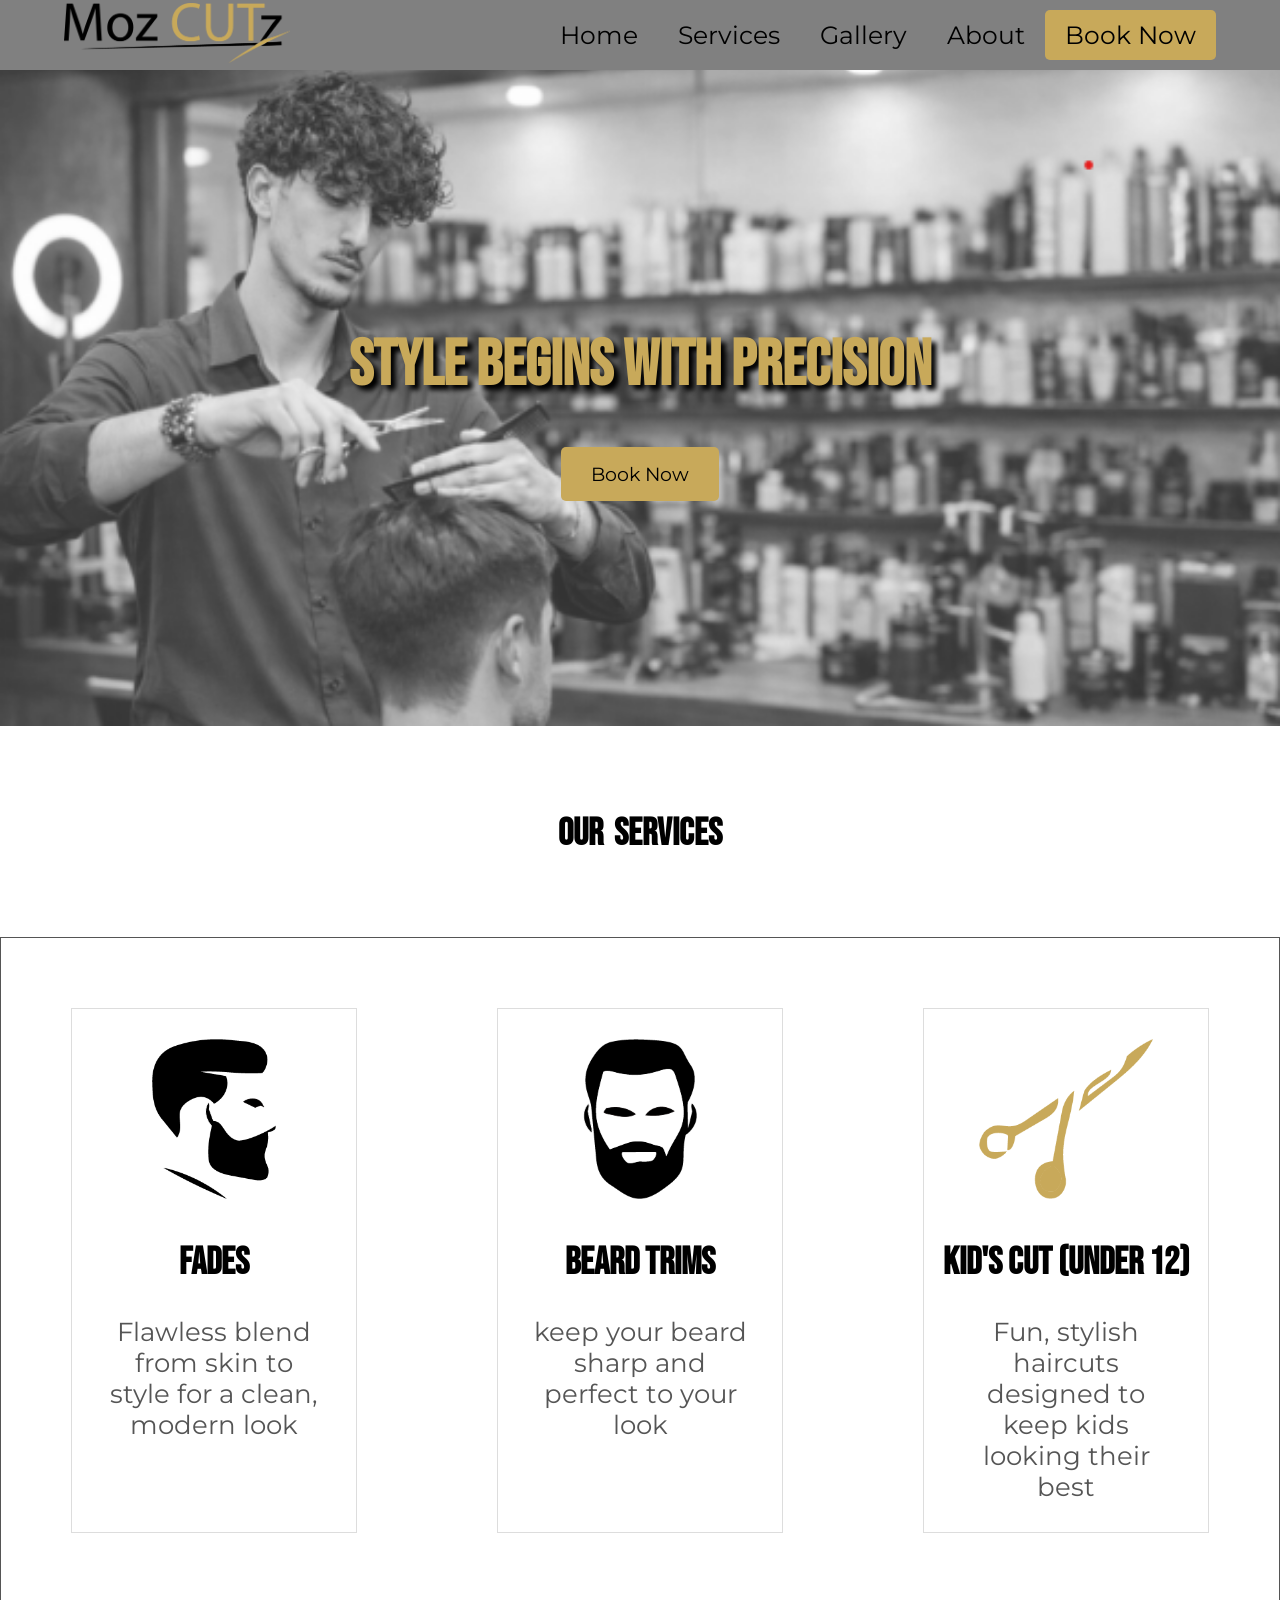
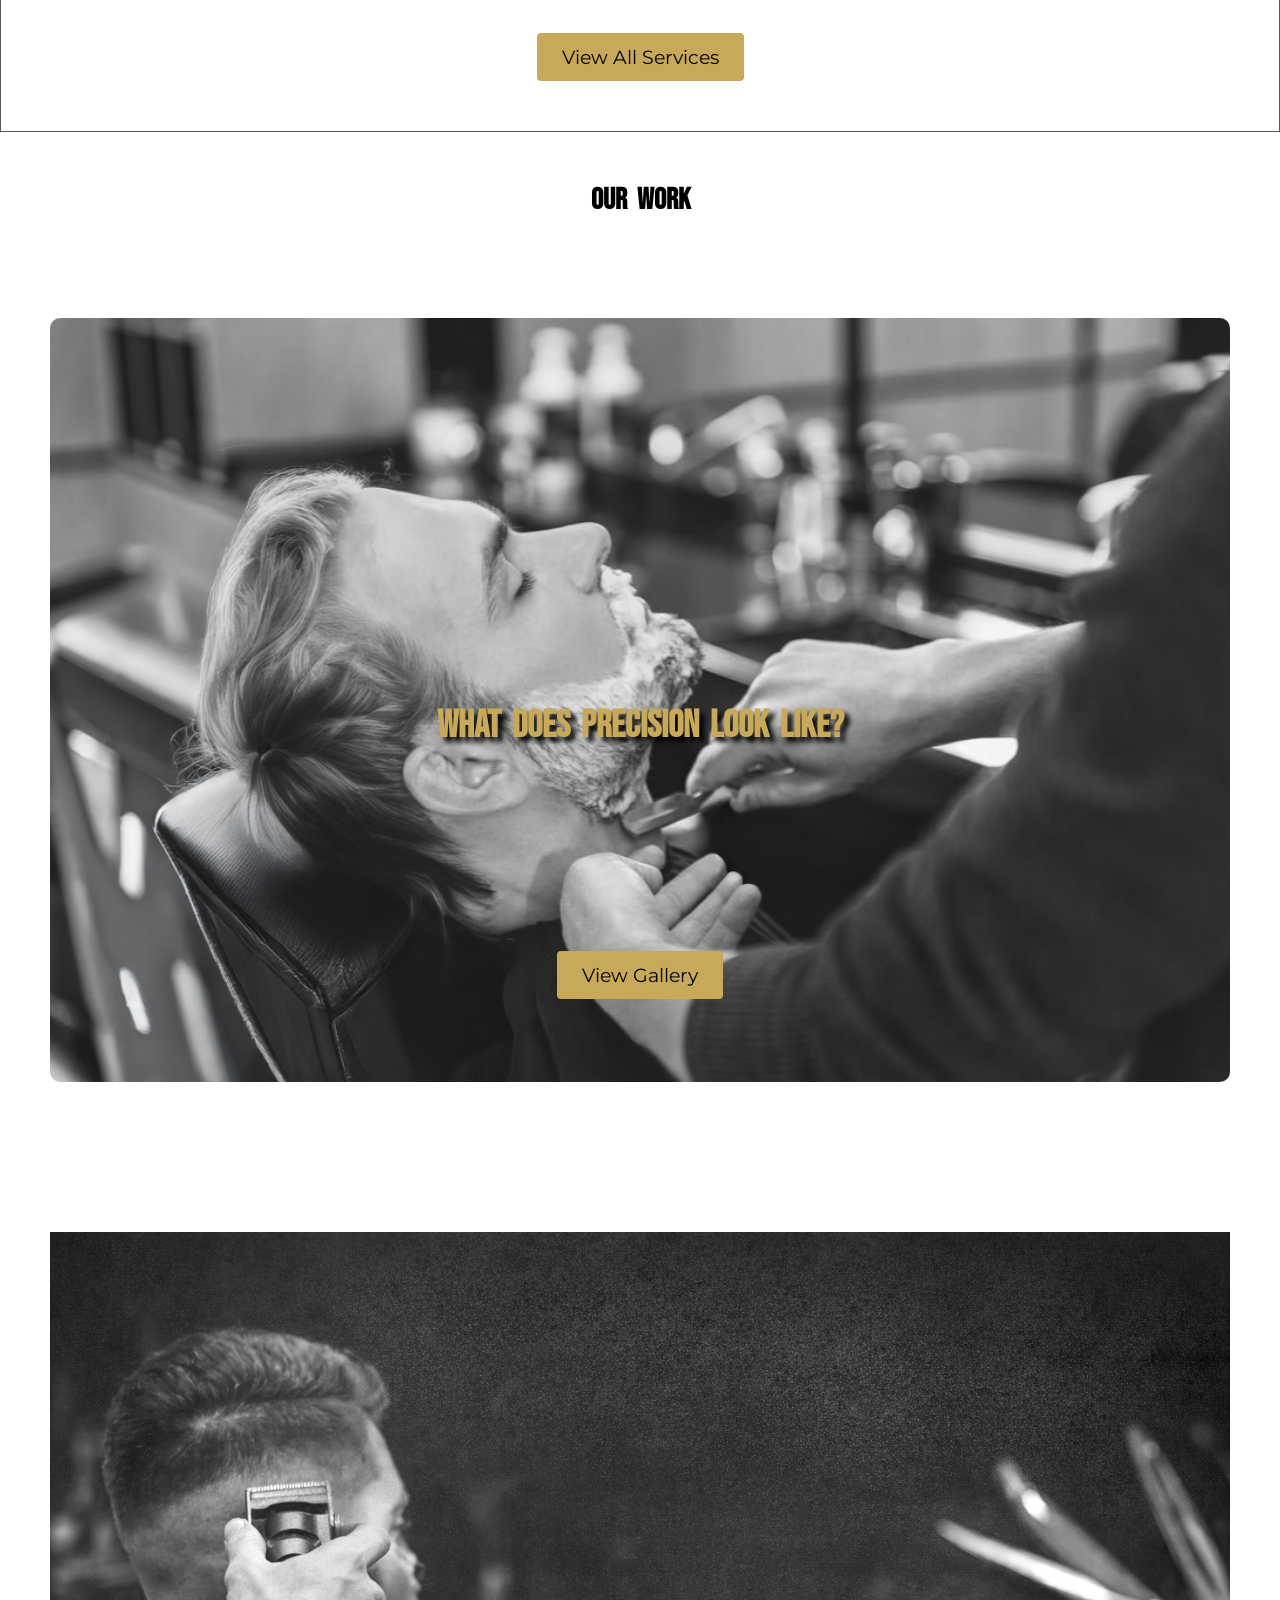
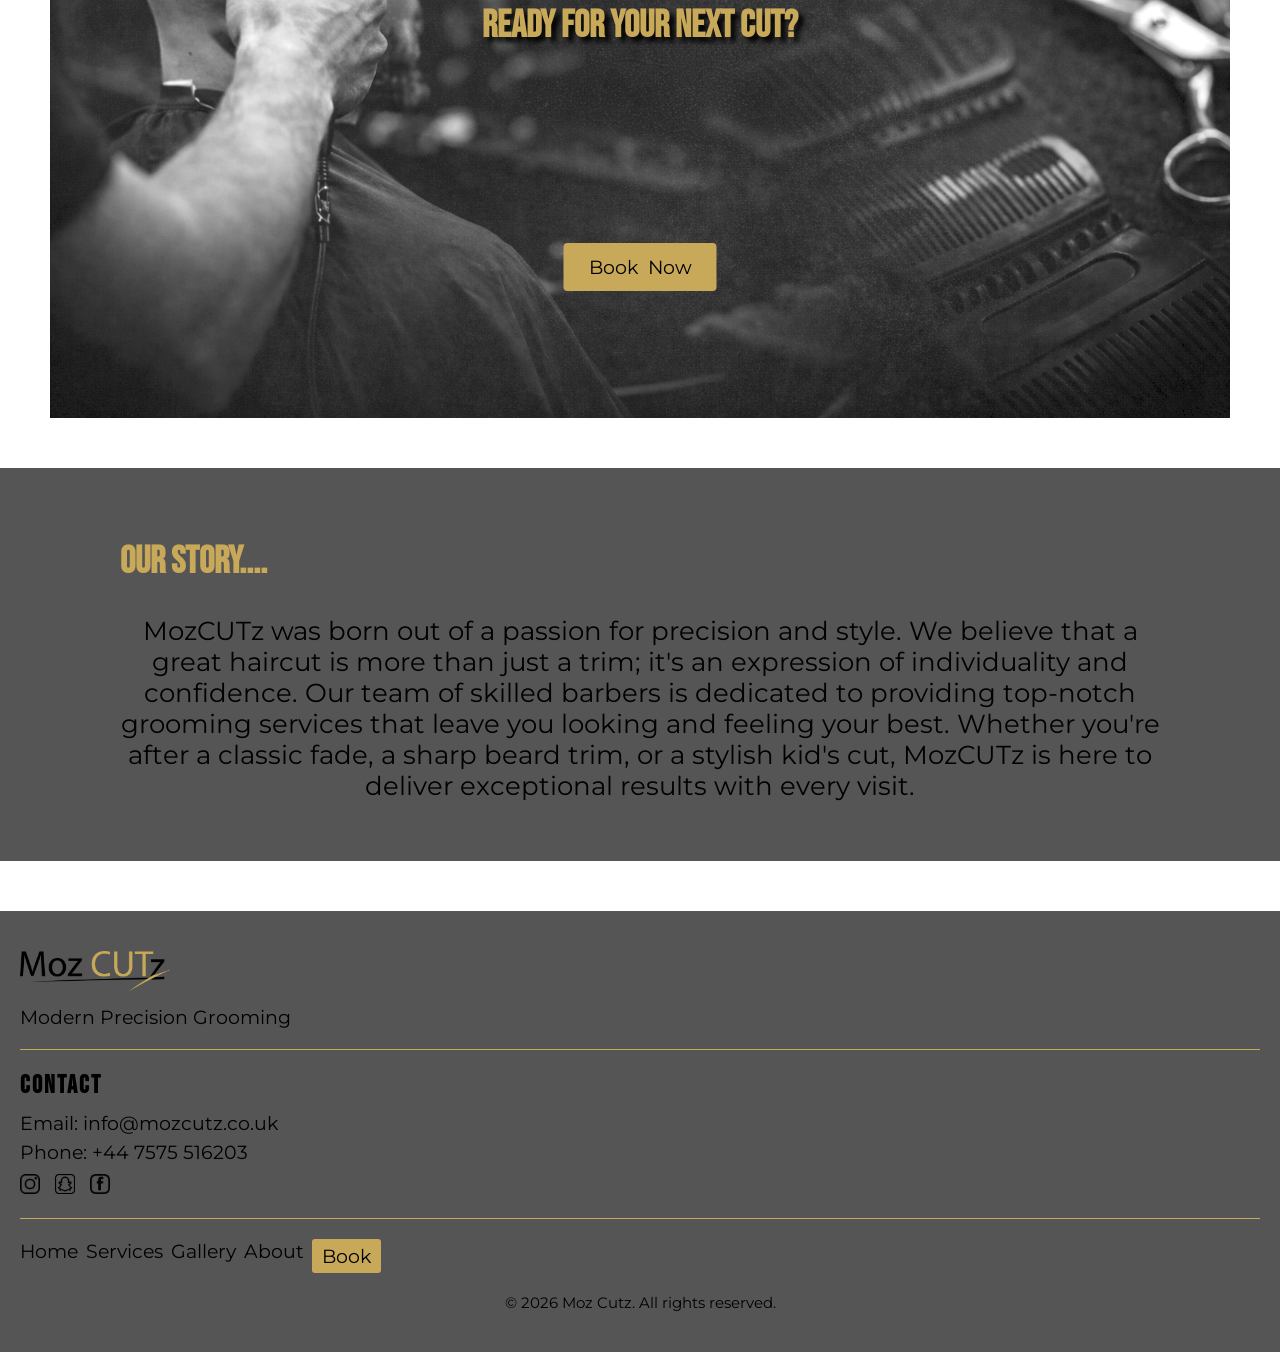
==== index.html @ f47575ed "initial upload" ====
<!DOCTYPE html>
<html>
<head>
  <title>Home</title>
  <meta name="viewport" content="width=device-width, initial-scale=1.0">
  <link rel="stylesheet" href="style.css">
  <link href="https://fonts.googleapis.com/css2?family=Bebas+Neue&family=Montserrat:wght@300;400;500&display=swap" rel="stylesheet">
</head>
<body>

<header class="navbar">
  <div class="logo">
    <img src="Hero Images/logo.png" alt="Moz Cutz Logo">
  </div>

  <nav class="nav">
   <a href="index.html">Home</a>
    <a href="services.html">Services</a>
    <a href="gallery.html">Gallery</a>
    <a href="about.html">About</a>
   <a href="https://squareup.com/gb/en" target="_blank" class="cta">Book Now</a>
  </nav>
</header>


<section class="hero-section">
  <div class="hero-content">
    <img src="Hero Images/Hero-1.png" alt="Hero Image">
    <h1>Style Begins With Precision</h1>
      <a href="https://squareup.com/gb/en" target="_blank" class="cta">Book Now</a>
 </div>

</section>
      <!-- SERVICES -->
       <section class="our-services">
        <h1>Our Services</h1>
        <div class="card-container">
           
          
         <div class="service-box">
    <div class="service-1-card">
      <img src="Hero Images/services preview-skin fades.png">
      <h3>Fades</h3>
      <p>Flawless blend from skin to 
style for a clean, modern look</p>
    </div>

    <div class="service-2-card">
      <img src="Hero Images/services preview-beard trims.png">
      <h3>Beard Trims</h3>
      <p> keep your beard sharp and 
perfect to your look</p>
    </div>

    <div class="service-3-card">
      <img src="Hero Images/services preview-scissor.png">
      <h3>Kid's Cut (under 12)</h3>
      <p>Fun, stylish haircuts designed to 
keep kids looking their best</p>
    </div>
  </div>
   <a href="#" class="view-all-services-cta">View All Services</a>
          </div>
        </div>
      </section>
     <section class="our-work">
      <h1>Our Work</h1>
  <div class="our-work-container">

    <img src="Hero Images/home-gallery preview.png" target="_blank" alt="Our Work Hero Image">
    <a href="gallery.html" class="our-work-btn">View Gallery</a>

    <div class="our-work-content">
     <h1>What does precision look like?</h1>
    
    </div>
  </div>

</section>
<section class="2=booknow">
<div class="booknow-container">
  <img src="Hero Images/Book Hero Image.png" alt="Book Now Image">
  <a href="https://squareup.com/gb/en" target="_blank" class="booknow-btn">Book Now</a>
  <h1>Ready for your next cut?</h1>
</div>
</section>

<section class="short-story"
>
  <div class="short-story-container">
    <h1>Our Story....</h1>
    <p>MozCUTz was born out of a passion for precision and style. 
      We believe that a great haircut is more than just a trim; 
      it's an expression of individuality and confidence. 
      Our team of skilled barbers is dedicated to providing
      top-notch grooming services that leave you looking and feeling your best. 
      Whether you're after a classic fade, a sharp beard trim, or a stylish kid's cut,
      MozCUTz is here to deliver exceptional results with every visit.</p>
  </div>
</section>

<footer class="footer">

  <div class="footer-container">
<!-- left -->
    <div class="footer-logo">
      <img src="Hero Images/logo.png" alt="Moz Cutz Logo">
      <p>Modern Precision Grooming</p>
    </div>

    <!-- divider -->
<div class="divider"></div>
   
    <div class="footer-contact">
      <h3>Contact</h3>
      <p>Email: info@mozcutz.co.uk</p>
      <p>Phone: +44 7575 516203</p>
      <div class="socials">
        <a href="https://www.instagram.com/mozcutz?igsh=MWpocHoxbmjnZXI0Ng==" target="_blank"><img src="Hero Images/insta icon.png" alt="Instagram"></a>
        <a href="https://www.snapchat.com/add/mozcutz" target="_blank"><img src="Hero Images/snap icon.png" alt="Snapchat"></a>
        <a href="https://www.facebook.com/mozcutz" target="_blank"><img src="Hero Images/facebook icon6.png" alt="Facebook"></a>
      </div>
    </div>
    <!-- DIVIDER -->
    <div class="divider"></div>

    <!-- RIGHT -->
    <div class="footer-right">
      <a href="#">Home</a>
      <a href="#">Services</a>
      <a href="#">Gallery</a>
      <a href="#">About</a>
      <a href="#" class="footer-book">Book</a>
    </div>

  </div>
  <div class="footer-bottom">
    <p>© 2026 Moz Cutz. All rights reserved.</p>
  </div>

</footer>




</body>
---- style.css ----
* {
  margin: 0;
  padding: 0;
  box-sizing: border-box;
}
body {
  overflow-x: hidden;
}h1, h2, h3, h4, h5, h6 {
    font-family: 'Bebas Neue', sans-serif;
    
  }
  a {
    font-family: 'Montserrat', sans-serif;
  }
  p {
    font-family: 'Montserrat', sans-serif;
  }



 .navbar {
  position:fixed;
    width: 100%;
    height: 70px;
    background-color: gray;

    display: flex;
    flex-wrap: nowrap;
    justify-content: space-between;
    align-items: center;

    padding: 20px clamp(20px, 5vw, 80px);
    white-space: nowrap;
    z-index: 10;
}
.logo img {
  height: clamp(30px, 8vw, 60px);
  width: auto;
}
.nav {
  display: flex;
  flex-wrap: nowrap;
  overflow-x: auto;
}
  .nav a {
    text-decoration:none;
    color: black;
    font-size: clamp(16px, 2vw, 25px);
    padding: 10px 20px;

    display: inline-flex;
    flex-wrap: nowrap;
    flex: 0 1 auto;
    min-width: 0;
    flex-shrink: 1;

    white-space: nowrap;
    overflow: hidden;
    text-overflow: ellipsis;
}

.nav a:hover {
  background-color: #929191;
  border-radius: 5px;
}

.cta {
  background-color: #C8A95A;
  border-radius: 5px;
  padding: 10px 10px;
}
.hero-section {
  position: relative;
  width: 100%;
  overflow: hidden;
}

.hero-content {
  width: 100%;
  height: 100%;
  position: relative;
}

.hero-content h1 {
  font-size: clamp(30px, 5vw, 80px);
  position: absolute;
  top: 50%;
  left: 50%;
  white-space: nowrap;
  transform: translate(-50%, -50%);
  color: #C8A95A;
  text-shadow: 5px 5px 5px rgb(0, 0, 0);
  
}
.hero-content img  {
  width: 100%;
  height: 100%;
  object-fit: cover;
 
}
.hero-content a {
  position: absolute;
  display: inline-flex;
  justify-content: center;
  align-items: center;
  top: 65%;
  left: 50%;
  transform: translate(-50%, -50%);

  background-color: #C8A95A;
  color: black;
  padding: 15px 30px;
  text-decoration: none;
  font-size: clamp(16px, 1.5vw, 30px);
  flex-wrap: nowrap;
   white-space: nowrap;

}
.hero-content a:hover {
  background-color: #929191;
  border-radius: 5px;
}



.our-services h1 {
  padding: 80px 50px;
  text-align: center;
  font-size: clamp(16px, 3vw, 60px);
  word-spacing: 5px;
}
.card-container {
  display: flex;
  gap: 50px;
  justify-content: center;  
  align-items: center;
  width: 100%;
  max-width: 2000px;
  padding: clamp(20px, 4vw, 50px);
  border: #555 solid 1px;
  margin: 0 auto;   
  flex-direction: column;  
}
.service-box {
  display: flex;
  gap: 100px;
  justify-content: center;
}
.service-1-card, .service-2-card, .service-3-card {
  background: white;
  padding: 10px;
  border: 1px solid #ddd;
  width: 100%;
  max-width: 500px;
  margin: 20px;
}

.service-1-card img, .service-2-card img, .service-3-card img {
  height: 200px;
  max-height:500px;
  width: auto;
  margin: 0 auto 20px;
    display: block;
    padding: 20px;


}
.service-1-card h3, .service-2-card h3, .service-3-card h3 {
  font-size: clamp(20px, 3vw, 40px);
  margin-bottom: 10px;
 text-align: center;
}
.service-1-card p, .service-2-card p, .service-3-card p {
  font-size: clamp(16px, 2vw, 30px);
  color: #555;
  text-align: center;
  padding: 20px;
  
}
.view-all-services-cta {
  margin-top: 30px;
  padding: 12px 25px;
  background-color: #C8A95A;
  color: black;
  text-decoration: none;
  border-radius: 4px;
  display: inline-block;
 text-align: center;
 font-size: clamp(16px, 1.5vw, 30px);
}

.view-all-services-cta:hover {
  background-color: #929191;
}

.our-work h1 {
  padding: 50px 50px;
  text-align: center;
  font-size: clamp(30px, 2vw, 60px);
  word-spacing: 5px;
}
.our-work-container{
  display: flex;
  gap: 50px;
  justify-content: center;  
  align-items: center;
  width: 100%;
  max-width: 2000px;
  padding: clamp(20px, 4vw, 50px);
  flex-direction: column; 
  position: relative; 
  margin: 0 auto;  
}
.our-work-container h1 {
  position: absolute;
  top: 50%;
  left: 50%;
  transform: translate(-50%, -50%);
  text-align: center;
  font-size: clamp(16px, 3vw, 70px);
  text-shadow: 5px 5px 5px rgb(0, 0, 0);
   color: #C8A95A;
}

.our-work-container img {
  width: 100%;
  height: 100%;
  object-fit: cover;
  border-radius: 10px;
}
.our-work-btn {
  position: absolute;
  bottom: 20%;
  left: 50%;
  transform: translateX(-50%);
  padding: 12px 25px;
  background-color: #C8A95A;
  color: black;
  text-decoration: none;
  border-radius: 4px;
  display: inline-block;
  text-align: center;
  margin-top: 0;
  font-size: clamp(16px, 1.5vw, 30px);
}
.booknow-container {
  display: flex;
  gap: 50px;
  justify-content: center;  
  align-items: center;
  width: 100%;
  max-width: 2000px;
  padding: clamp(20px, 4vw, 50px);
  flex-direction: column; 
  position: relative; 
  margin: 0 auto;  }
  .booknow-container h1 {
  position: absolute;
  top: 50%;
  left: 50%;
  transform: translate(-50%, -50%);
  text-align: center;
  font-size: clamp(16px, 3vw, 70px);
  text-shadow: 5px 5px 5px rgb(0, 0, 0);
   color: #C8A95A;
}
  .booknow-container img {
  width: 100%;
  height: 100%;
  object-fit: cover;
}
.booknow-btn {
  position: absolute;
  bottom: 20%;
  left: 50%;
  transform: translateX(-50%);
  padding: 12px 25px;
  background-color: #C8A95A;
  color: black;
  text-decoration: none;
  border-radius: 4px;
  display: inline-block;
  text-align: center;
  word-spacing: 5px;
  font-size: clamp(16px, 1.5vw, 30px);
}
.short-story
{
  display: flex;
  gap: 50px;
  justify-content: center;  
  align-items: center;
  width: 100%;
  max-width: 2000px;
  padding: 50px clamp(20px, 8vw, 100px);
  flex-direction: column; 
  position: relative; 
  margin: 0 auto;  
  background-color: #555;
  margin-bottom: 50px;
}
.short-story h1 {
  font-size: clamp(15px, 3vw, 60px);
   color: #C8A95A;
   padding: 20px;
}
.short-story p {
  font-size: clamp(12px, 2vw, 30px);
  color: #000000;
  text-align: center;
  padding: 10px;
}
.footer {
  background: #555; 
  padding: 40px 20px;
  margin-top: 20px;
}

.footer-container {
  max-width: 2000px;
  margin: 0 auto;
  display: flex;
  justify-content: space-between;
  align-items: center;
}

/* LEFT */
.footer-logo img {
  height: 40px;
  margin-bottom: 10px;
}
.footer-logo p {
  font-size: clamp(10px, 1.5vw, 20px);
  color:#000000;
}
/* CENTER */
.footer-contact {
  text-align:justify
}

.footer-contact h3 {
  margin-bottom: 10px;
  letter-spacing: 2px;
  font-size: clamp(12px, 2vw, 25px);
}

.footer-contact p {
  font-size: clamp(10px, 1.5vw, 20px);
  margin: 5px 0;
}

/* SOCIAL ICONS */
.socials {
  margin-top: 10px;
  display: flex;
  gap: 15px;
}

.socials a {
  display: inline-block;
  transition: transform 0.2s ease;
}

.socials a:hover {
  transform: scale(1.1);
}

.socials img {
  width: 20px;
  height: 20px;
  object-fit: contain;
}

/* RIGHT */
.footer-right {
  display: flex;
  flex-direction: column;
  gap: 8px;

}
.footer-right a {
  text-decoration: none;
  color:#000000;
  font-size: clamp(10px, 1.5vw, 20px);
}

.footer-right a:hover {
  color: #C8A95A;
}

/* BOOK BUTTON */
.footer-book {
  background: #C8A95A;
  color: black;
  padding: 5px 10px;
  border-radius: 3px;
  width: fit-content;
}
.footer-bottom {
  width: 100%;
  margin-top: 20px;
  text-align: center;
  font-size: 12px;
  color:#000000;
  font-size: clamp(10px, 1.5vw, 15px);
}
/* DIVIDERS */
.divider {
  width: 2px;
  height: 150px;
  background: #C8A95A;
}
 .footer-container {
    flex-direction: column;
    align-items: flex-start;
    gap: 20px;
  }
  .divider {
    width: 100%;
    height: 1px;
  }
  .footer-right {
    width: 100%;
    flex-direction: row;
    flex-wrap: wrap;
  }



/* SERVICES PAGE  */

.service-card-container {
  width: 100%;
  max-width: 2000px;
  padding: clamp(20px, 4vw, 50px);
  border: #555 solid 1px;
  margin: 0 auto;
}

.service-box-services {
  display: grid;
  grid-template-columns: repeat(3, minmax(250px, 1fr));
  gap: 20px;
  width: 100%;
  justify-items: center;
}
.service-1, .service-2, .service-3, .service-4, .service-5, .service-6, .service-7, .service-8, .service-9 {
  background: white;
  padding: 30px;
  border: 1px solid #ddd;
  width: 100%;
}

.service-1 h3, .service-2 h3, .service-3 h3, .service-4 h3, .service-5 h3, .service-6 h3, .service-7 h3, .service-8 h3, .service-9 h3 {
  font-size: clamp(15px, 2vw, 45px);
  margin-bottom: 10px;
  text-align: center;
  letter-spacing: 2px;
}
.service-1 h3 span, .service-2 h3 span, .service-3 h3 span, .service-4 h3 span, .service-5 h3 span, .service-6 h3 span, .service-7 h3 span, .service-8 h3 span, .service-9 h3 span {
  display: inline-block;
  margin-left: 8px;
  font-size: 0.9em;
}
.service-1 p, .service-2 p, .service-3 p, .service-4 p, .service-5 p, .service-6 p, .service-7 p, .service-8 p, .service-9 p {
  font-size: clamp(15px, 2vw, 30px);
  color: #555;
  text-align: center;
  padding: 10px;
}
.service-box-services .book-services-cta {
  grid-column: 1 / -1;
  justify-self: center;
  margin-top: 30px;
}
.book-services-cta {
  padding: 12px 25px;
  background-color: #C8A95A;
  color: black;
  text-decoration: none;
  border-radius: 4px;
  display: inline-flex;
  justify-content: center;
  align-items: center;
  font-size: clamp(16px, 2vw, 30px);
}
.book-services-cta:hover {
  background-color: #929191;
}
 .our-work-btn,
  .booknow-btn {
    position: absolute;
    left: 50%;
    transform: translateX(-50%);
    margin-top: 0;
  }
 
  
/* GALLERY PAGE  */

.photo-1 h3, .photo-2 h3, .photo-3 h3, .photo-4 h3, .photo-5 h3, .photo-6 h3, .photo-7 h3, .photo-8 h3, .photo-9 h3 {
  font-size: clamp(15px, 3vw, 35px);
  text-align: center;
  padding: 10px;
}
.photo-1 img, .photo-2 img , .photo-3 img, .photo-4 img, .photo-5 img, .photo-6 img, .photo-7 img, .photo-8 img, .photo-9 img {
 height: clamp(100px, 15vw, 500px);
  width: clamp(150px, 20vw, 500px);
   max-height:300px;
   margin: 0 auto;
  display: block;
  border-radius: 10px;
}
/*about page */
.about-info-section,
.core-values-section {
  background: #555;
  color:#C8A95A;
  padding: clamp(40px, 5vw, 80px) 20px;
  margin-top: 10px;
  text-align: center;
}

.about-info-grid {
  max-width: 1100px;
  margin: 0 auto;
  align-items: center;
  gap: 40px;
}
.about-info-text {
  flex: 1;
}


.about-info-text h1,
.core-values-inner h1 {
  font-size: clamp(16px, 3vw, 50px);
  color: #C8A95A;
  margin-bottom: 20px;
  text-align: center;
}

.about-info-text p {
  font-size: clamp(16px, 3vw, 30px);
  line-height: 1.75;
  color:#000000;
  margin-bottom: 16px;
}

.core-values-inner {
  margin: 0 auto;
}

.values-grid {
  display: grid;
  grid-template-columns: repeat(3, minmax(220px, 1fr));
  gap: 20px;
  margin-top: 30px;
  max-width: 2000px;
}

.value-card {
  background: rgba(255, 255, 255, 0.08);
  border: 1px solid rgba(255, 255, 255, 0.12);
  border-radius: 8px;
  padding: 24px;
}

.value-card h3 {
  color:#000000;
  margin-bottom: 10px;
  font-size: clamp(16px, 2vw, 40px);
}

.value-card p {
  color:#000000;
  font-size: clamp(15px, 2vw, 30px);
  line-height: 1.7;
}
@media screen and (max-width: 1100px) {
 .navbar {
    flex-wrap: nowrap;
    justify-content: space-between;
    height: 50px;
  }
  .logo img {
    height: clamp(20px, 5vw, 40px);
  }
  .hero-section {
    min-height: auto;
    height: auto;
    overflow: hidden;
  }
  .hero-content img {
    width: 100%;
    height: auto;
  }
  .hero-content h1 {
    font-size: clamp(20px, 4vw, 50px);
    top: 40%;
  }
  .hero-content a {
    font-size: clamp(15px, 3vw, 20px);
    padding: 8px 10px;
    top: 60%;
  }
  .card-container {
    max-width: 100%;
    padding: 20px;
    gap: 20px;
  }
  .service-box {
    flex-wrap: nowrap;
    gap: 30px;
    justify-content: center;
  }
  .service-1-card,
  .service-2-card,
  .service-3-card {
    width: 100%;
    max-width: 300px;
    margin: 10px;
  }
  .service-1-card img,
  .service-2-card img,
  .service-3-card img {
    height: auto;
    max-height: 100px;
    width: auto;
    max-width: 100%;
    padding: 5px;
  }
  
  .our-work-container,
  .booknow-container,
  .short-story {
    width: 100%;
    max-width: 1000px;
    padding: 10px;
    gap: 30px;
  }
  .our-work-container img,
  .booknow-container img {
    width: 100%;
    height: auto;
    max-height: 400px;
  }
  .short-story {
    padding: 20px;
    max-width: 1200px;

  }
  .service-box-services {
    grid-template-columns: repeat(2, minmax(250px, 1fr));
  }
  
  .values-grid {
    grid-template-columns: repeat(2, minmax(220px, 1fr));
  }

}

@media screen and (max-width: 600px) {
  .navbar {
    flex-wrap: nowrap;
    justify-content: space-between;
    gap: 5px;
    padding: 8px;
    height: 40px;
  }
  .nav {
    display: flex;
    flex-wrap: nowrap;
    justify-content: flex-end;
    gap: 5px;
    overflow-x: visible;
  }
  .nav a {
    font-size: clamp(10px, 2.5vw, 15px);
    padding: 2px 3px;
    white-space: nowrap;
  }
  .logo img {
    height: clamp(20px, 3vw, 30px);
  }
  .hero-section {
    height: auto;
  }
  .hero-content img {
    width: 100%;
    height: auto;
  }
  .hero-content h1,
  .hero-content a {
    position: absolute;
    left: 50%;
    transform: translateX(-50%);
    text-align: center;
  }
  .hero-content h1 {
    width: 90%;
    white-space: normal;
    padding: 20px 15px 10px;
    font-size: clamp(15px, 3vw, 30px);
    top: 30%;
  }
  .hero-content a {
    width: auto;
    max-width: 180px;
    margin: 20px auto;
    top: 50%;
    font-size: clamp(10px, 2vw, 20px);
    padding: 5px 10px;
  }

  .our-services h1,.our-work h1, .booknow-container h1, .short-story h1, .our-work-container h1, .about-info-text h1 ,.core-values-inner h1 {
    font-size: clamp(13px,2vw,18px);
      padding: 20px 10px; 
      text-align: center;
  }
  .service-1-card img, .service-2-card img,.service-3-card img{
    height: auto;
    max-height: 80px;
     width: auto;
     max-width: 100%;
     padding: 8px;
  }

  
  .service-1-card h3, .service-2-card h3, .service-3-card h3 {
    font-size: clamp(12px, 2vw, 15px);
  }    
  .service-1-card p, .service-2-card p, .service-3-card p {
    font-size: clamp(10px, 3vw, 15px);
    line-height: 1.5;
  }
  .our-work-btn, .booknow-btn, .view-all-services-cta , .book-services-cta {
    font-size: clamp(10px, 2vw, 15px);
    padding: 5px 10px;
  }
   .footer-logo img{
    height: clamp(20px, 3vw, 30px);
  }
  .footer p {
    font-size: clamp(10px,2vw,15px);
    }
    .footer-contact h3 {
    font-size: clamp(12px, 3vw, 15px);
    }
     .footer-right a {
    font-size: clamp(10px, 2vw, 15px);
  }

  .card-container,
  .our-work-container,
  .booknow-container,
  .short-story,
  .service-card-container {
    padding: 10px;
  }
  .short-story {
    padding-left: 20px;
    padding-right: 20px;
  }

  
  .service-box {
    flex-direction: column;
    gap: 20px;
  }
    .service-box-services {
    grid-template-columns: 1fr;
  }
  .service-card-container {
    padding: 20px;
  }
  .service-1,
  .service-2,
  .service-3,
  .service-4,
  .service-5,
  .service-6,
  .service-7,
  .service-8,
  .service-9 {
    padding: 20px;
  }
  .service-1 h3,
  .service-2 h3,
  .service-3 h3,
  .service-4 h3,
  .service-5 h3,
  .service-6 h3,
  .service-7 h3,
  .service-8 h3,
  .service-9 h3 {
    font-size: clamp(12px, 2vw, 15px);
  }
  .service-1 p,
  .service-2 p,
  .service-3 p,
  .service-4 p,
  .service-5 p,
  .service-6 p,
  .service-7 p,
  .service-8 p,
  .service-9 p {
    font-size: clamp(10px, 2vw, 14px);
    line-height: 1.5;
}

.about-info-grid {
  flex-direction: column;
  gap: 20px;
}
.about-info-text {
  margin-left: 20px;
  margin-right: 20px;
}
.about-info-text p{
  font-size: clamp(10px, 2vw, 14px);
}
.core-values-inner {
  max-width: 100%;
  padding: 20px;
}
.value-card h3 {
  font-size: clamp(12px, 2vw, 15px);
}




@media screen and (max-width: 600px) {
  .service-box-services {
    grid-template-columns: 1fr;
  }
  .values-grid {
    grid-template-columns: 1fr;
  }
  .about-info-text {
    margin-left: 25px;
    margin-right: 25px;
  }
}
}
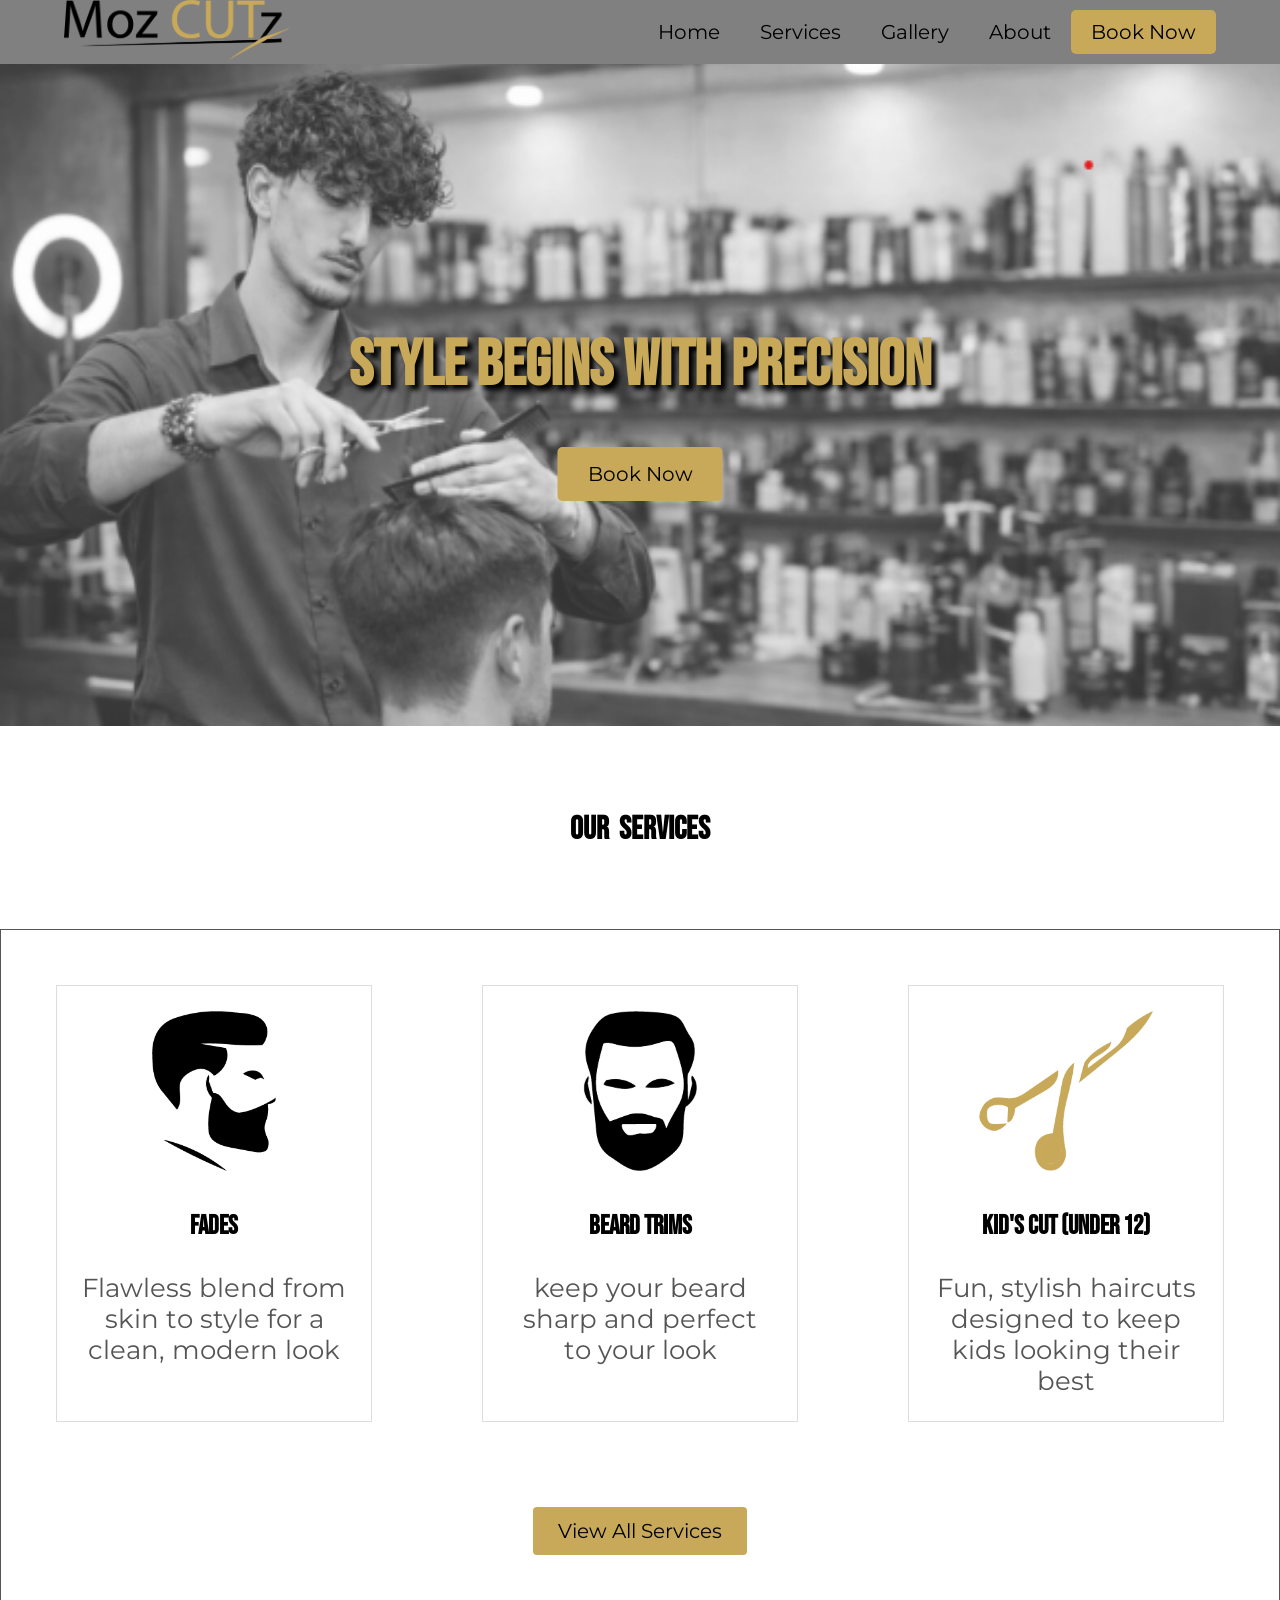
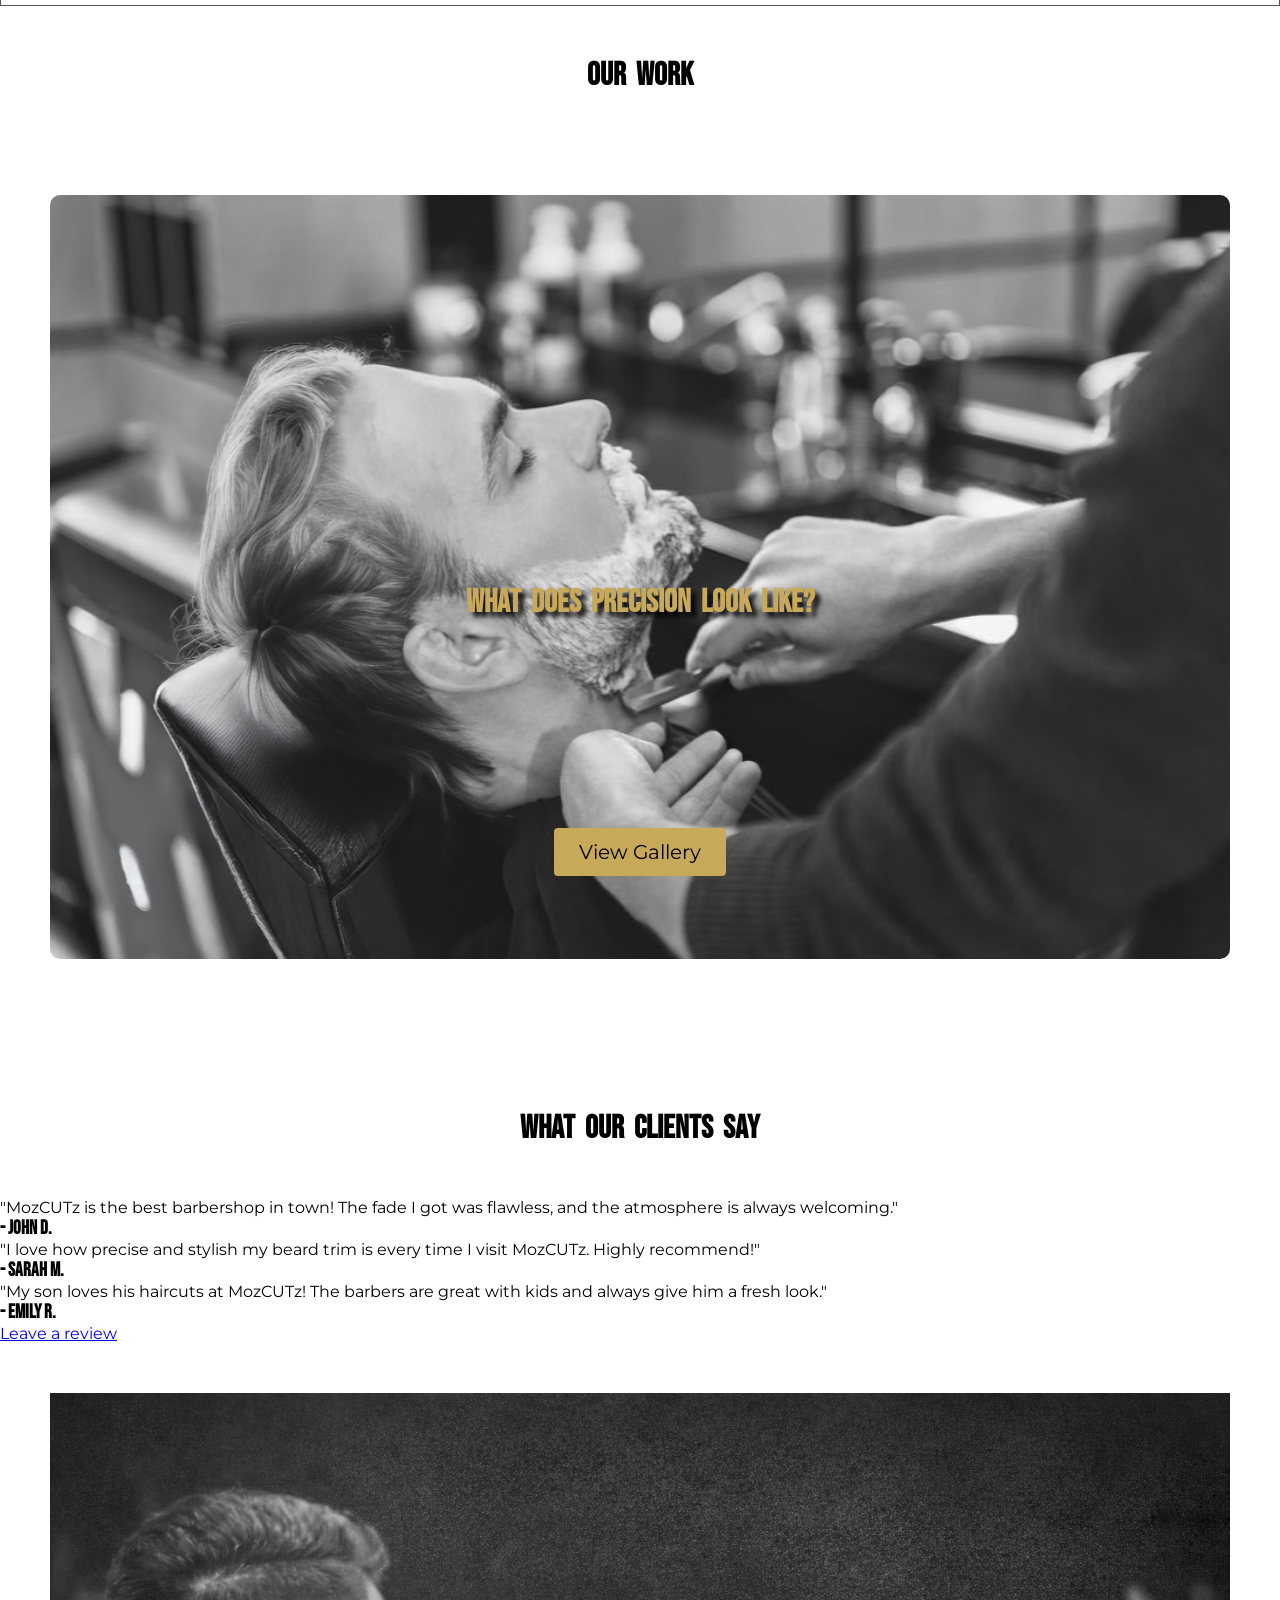
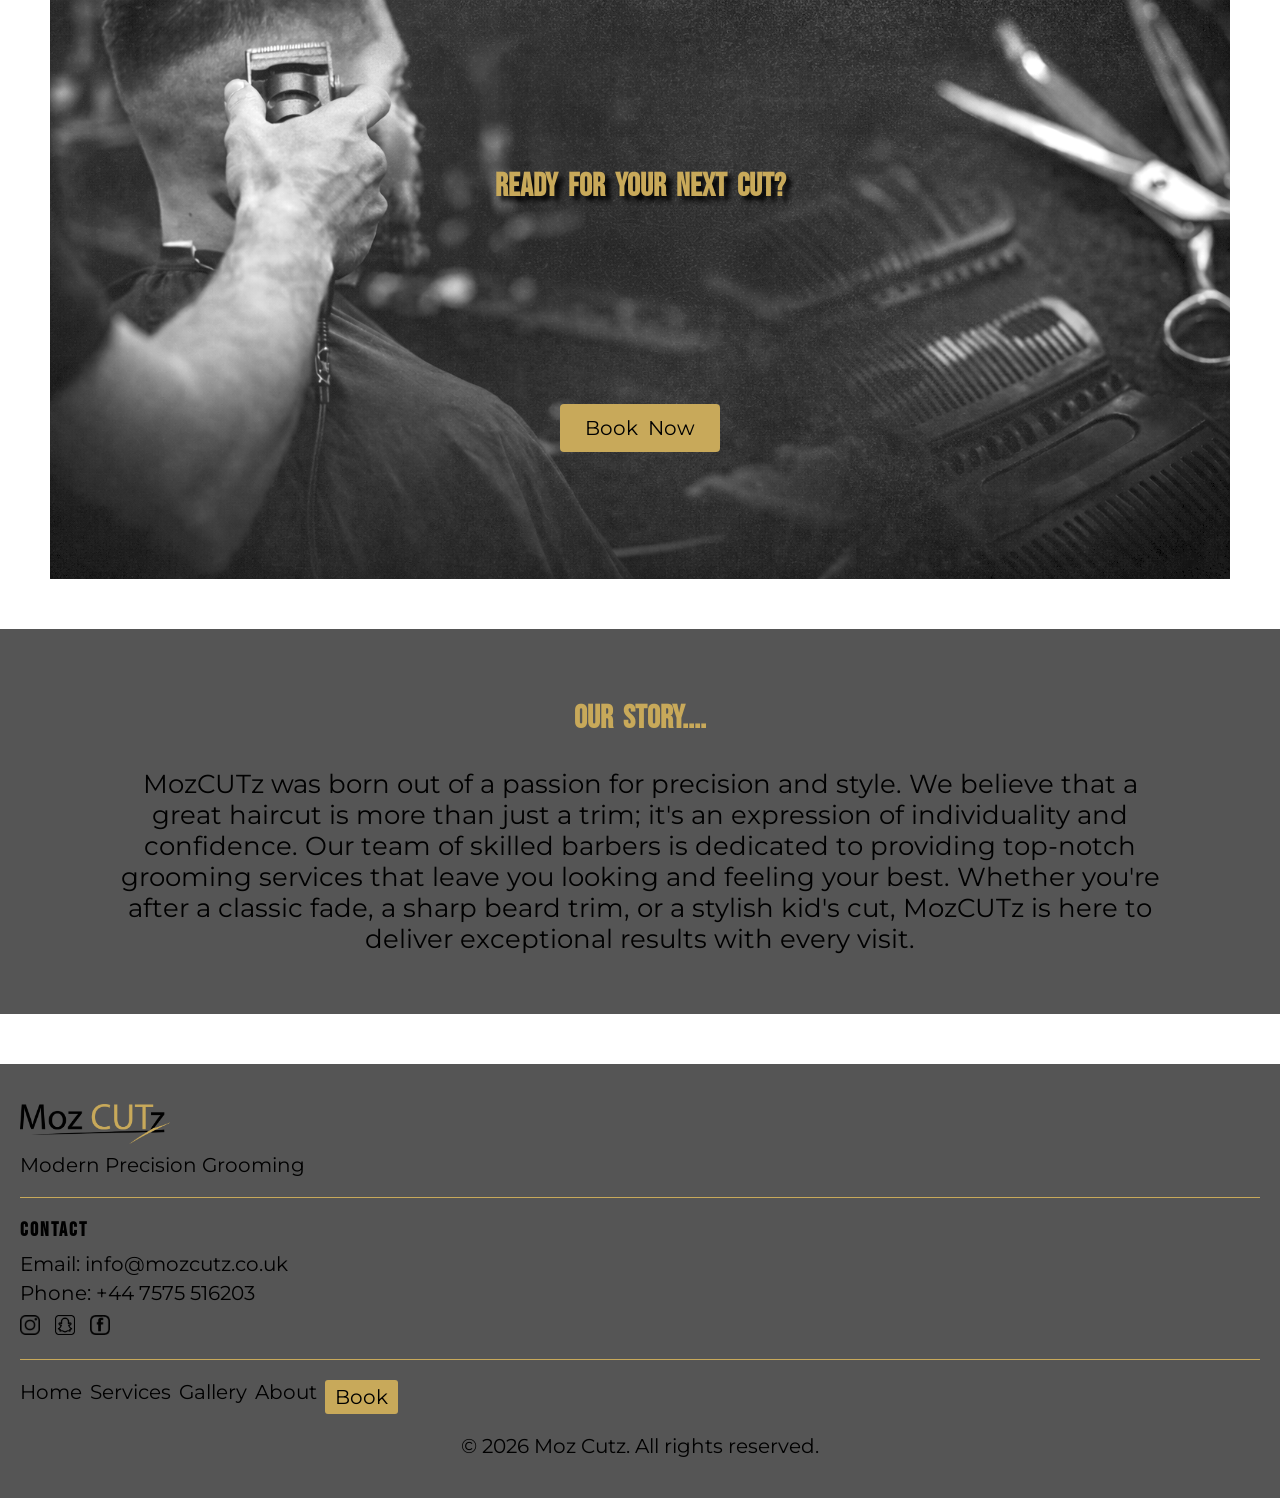
==== commit a0e59671: "replace with old html and css files" ====
--- a/index.html
+++ b/index.html
@@ -9,8 +9,11 @@
 <body>
 
 <header class="navbar">
-  <div class="logo">
+
+  <div>
+     <a href="index.html" class="logo">
     <img src="Hero Images/logo.png" alt="Moz Cutz Logo">
+  </a>
   </div>
 
   <nav class="nav">
@@ -18,7 +21,7 @@
     <a href="services.html">Services</a>
     <a href="gallery.html">Gallery</a>
     <a href="about.html">About</a>
-   <a href="https://squareup.com/gb/en" target="_blank" class="cta">Book Now</a>
+   <a href="https://app.squareup.com/appointments/book/acvrzxx1pyno5i/L1AFM4YQVYEBA/start" target="_blank" class="cta">Book Now</a>
   </nav>
 </header>
 
@@ -27,7 +30,7 @@
   <div class="hero-content">
     <img src="Hero Images/Hero-1.png" alt="Hero Image">
     <h1>Style Begins With Precision</h1>
-      <a href="https://squareup.com/gb/en" target="_blank" class="cta">Book Now</a>
+      <a href="https://app.squareup.com/appointments/book/acvrzxx1pyno5i/L1AFM4YQVYEBA/start" target="_blank" class="cta">Book Now</a>
  </div>
 
 </section>
@@ -59,7 +62,7 @@
 keep kids looking their best</p>
     </div>
   </div>
-   <a href="#" class="view-all-services-cta">View All Services</a>
+   <a href="services.html" class="view-all-services-cta">View All Services</a>
           </div>
         </div>
       </section>
@@ -75,12 +78,32 @@
     
     </div>
   </div>
+  <section class="reviews">
+     <h1>What our clients say</h1>
+    <div class="reviews-container">
+      <div  class="review-box">
+      <div class="review-card-1">
+        <p>"MozCUTz is the best barbershop in town! The fade I got was flawless, and the atmosphere is always welcoming."</p>
+        <h3>- John D.</h3>
+      </div>
+      <div class="review-card-2">
+        <p>"I love how precise and stylish my beard trim is every time I visit MozCUTz. Highly recommend!"</p>
+        <h3>- Sarah M.</h3>
+      </div>
+      <div class="review-card-3">
+        <p>"My son loves his haircuts at MozCUTz! The barbers are great with kids and always give him a fresh look."</p>
+        <h3>- Emily R.</h3>
+      </div>
+    </div>
+              <a href="https://g.page/r/YOUR-LINK-HERE/review" target="_blank" class="view-reviews-cta"> Leave a review
+</a>
+    </div>
 
 </section>
 <section class="2=booknow">
 <div class="booknow-container">
   <img src="Hero Images/Book Hero Image.png" alt="Book Now Image">
-  <a href="https://squareup.com/gb/en" target="_blank" class="booknow-btn">Book Now</a>
+  <a href="https://app.squareup.com/appointments/book/acvrzxx1pyno5i/L1AFM4YQVYEBA/start" target="_blank" class="booknow-btn">Book Now</a>
   <h1>Ready for your next cut?</h1>
 </div>
 </section>
@@ -126,11 +149,11 @@
 
     <!-- RIGHT -->
     <div class="footer-right">
-      <a href="#">Home</a>
-      <a href="#">Services</a>
-      <a href="#">Gallery</a>
-      <a href="#">About</a>
-      <a href="#" class="footer-book">Book</a>
+      <a href="index.html">Home</a>
+      <a href="services.html">Services</a>
+      <a href="gallery.html">Gallery</a>
+      <a href="about.html">About</a>
+      <a href="https://app.squareup.com/appointments/book/acvrzxx1pyno5i/L1AFM4YQVYEBA/start" target="_blank" class="footer-book">Book</a>
     </div>
 
   </div>
--- a/style.css
+++ b/style.css
@@ -1,847 +1,276 @@
-* {
-  margin: 0;
-  padding: 0;
-  box-sizing: border-box;
-}
-body {
-  overflow-x: hidden;
-}h1, h2, h3, h4, h5, h6 {
-    font-family: 'Bebas Neue', sans-serif;
+* { margin: 0; padding: 0; box-sizing: border-box; } 
+body { overflow-x: hidden; }
+h1, h2, h3, h4, h5, h6 { font-family: 'Bebas Neue', sans-serif; }
+ a { font-family: 'Montserrat', sans-serif; } 
+ p { font-family: 'Montserrat', sans-serif; } 
+ 
+ .navbar { position:fixed; 
+  width: 100%; 
+  height:clamp(60px, 5vw, 100px);
+  background-color:
+   gray; display
+   : flex; flex-wrap: 
+   nowrap; justify-content: 
+   space-between; align-items: 
+   center; padding: 20px clamp(20px, 5vw, 80px); 
+   white-space: nowrap; z-index: 10; } 
+   
+   .logo img { height: clamp(30px, 8vw, 60px);
+     width: auto; } 
+     
+     .nav { display: flex;
+       flex-wrap: nowrap;
+        overflow-x: auto; } 
+        
+        .nav a { 
+          text-decoration:none; 
+          color: black;
+           font-size: clamp(20px, 1.5vw, 45px); 
+           padding: 10px 20px; 
+           display: inline-flex; 
+           flex-wrap: nowrap; 
+           flex: 0 1 auto; 
+           min-width: 0;
+            flex-shrink: 1;
+             white-space: nowrap;
+              overflow: hidden; 
+              text-overflow: ellipsis; } 
+              
+              .nav a:hover 
+              { background-color: #929191; border-radius: 5px; } 
+              .cta { background-color: #C8A95A; border-radius: 5px; padding: 10px 10px; } 
+              .hero-section { position: relative; width: 100%; overflow: hidden; } 
+              .hero-content { width: 100%; height: 100%; position: relative; } 
+              .hero-content h1 { font-size: clamp(50px, 5vw, 100px); position: absolute; top: 50%; left: 50%; white-space: nowrap; transform: translate(-50%, -50%); color: #C8A95A; text-shadow: 5px 5px 5px rgb(0, 0, 0); }
+               .hero-content img { width: 100%; height: 100%; object-fit: cover; } 
+               .hero-content a 
+               { position: absolute;
+                 display: inline-flex;
+                  justify-content: center; 
+                  align-items: center; 
+                  top: 65%;
+                   left: 50%;
+                    transform: translate(-50%, -50%);
+                     background-color: #C8A95A; 
+                     color: black; 
+                     padding: 15px 30px; 
+                     text-decoration: none; 
+                     font-size: clamp(20px, 1.5vw, 30px); 
+                     flex-wrap: nowrap; white-space: nowrap; } .hero-content a:hover { background-color: #929191; border-radius: 5px; }
+                     
+                     
+                     .our-services h1 
+                     { padding: 80px 50px; text-align: center; font-size: clamp(30px, 2.5vw, 60px); word-spacing: 5px; } 
+                     .card-container { 
+                      display: flex;
+                       gap: 50px;
+                        justify-content: center; 
+                        align-items: center; 
+                        width: 100%; max-width: 2000px; padding: clamp(20px, 4vw, 50px); border: #555 solid 1px; margin: 0 auto; flex-direction: column; } 
+                        
+  .service-box { display: flex; gap: 100px; justify-content: center; }
+   .service-1-card, .service-2-card, .service-3-card 
+   { background: white; padding: 5px; border: 1px solid #ddd; width: 100%; max-width: 600px; margin: 5px; } 
+   .service-1-card img, .service-2-card img, .service-3-card img 
+   { height: 200px; max-height:500px; width: auto; margin: 0 auto 20px; display: block; padding: 20px; }
+    .service-1-card h3, .service-2-card h3, .service-3-card h3 
+    { font-size: clamp(25px, 2vw, 50px); margin-bottom: 10px; text-align: center; } 
+    .service-1-card p, .service-2-card p, .service-3-card p
+     { font-size: clamp(20px, 2vw, 30px); color: #555; text-align: center; padding: 20px; } 
+
+    .view-all-services-cta 
+    { margin-top: 30px; padding: 12px 25px; background-color: #C8A95A; color: black; text-decoration: none; border-radius: 4px; display: inline-block; text-align: center; font-size: clamp(20px, 1.5vw, 40px); } 
+    .view-all-services-cta:hover { background-color: #929191; }
     
-  }
-  a {
-    font-family: 'Montserrat', sans-serif;
-  }
-  p {
-    font-family: 'Montserrat', sans-serif;
-  }
-
-
-
- .navbar {
-  position:fixed;
-    width: 100%;
-    height: 70px;
-    background-color: gray;
-
-    display: flex;
-    flex-wrap: nowrap;
-    justify-content: space-between;
-    align-items: center;
-
-    padding: 20px clamp(20px, 5vw, 80px);
-    white-space: nowrap;
-    z-index: 10;
-}
-.logo img {
-  height: clamp(30px, 8vw, 60px);
-  width: auto;
-}
-.nav {
-  display: flex;
-  flex-wrap: nowrap;
-  overflow-x: auto;
-}
-  .nav a {
-    text-decoration:none;
-    color: black;
-    font-size: clamp(16px, 2vw, 25px);
-    padding: 10px 20px;
-
-    display: inline-flex;
-    flex-wrap: nowrap;
-    flex: 0 1 auto;
-    min-width: 0;
-    flex-shrink: 1;
-
-    white-space: nowrap;
-    overflow: hidden;
-    text-overflow: ellipsis;
-}
-
-.nav a:hover {
-  background-color: #929191;
-  border-radius: 5px;
-}
-
-.cta {
-  background-color: #C8A95A;
-  border-radius: 5px;
-  padding: 10px 10px;
-}
-.hero-section {
-  position: relative;
-  width: 100%;
-  overflow: hidden;
-}
-
-.hero-content {
-  width: 100%;
-  height: 100%;
-  position: relative;
-}
-
-.hero-content h1 {
-  font-size: clamp(30px, 5vw, 80px);
-  position: absolute;
-  top: 50%;
-  left: 50%;
-  white-space: nowrap;
-  transform: translate(-50%, -50%);
-  color: #C8A95A;
-  text-shadow: 5px 5px 5px rgb(0, 0, 0);
-  
-}
-.hero-content img  {
-  width: 100%;
-  height: 100%;
-  object-fit: cover;
- 
-}
-.hero-content a {
-  position: absolute;
-  display: inline-flex;
-  justify-content: center;
-  align-items: center;
-  top: 65%;
-  left: 50%;
-  transform: translate(-50%, -50%);
-
-  background-color: #C8A95A;
-  color: black;
-  padding: 15px 30px;
-  text-decoration: none;
-  font-size: clamp(16px, 1.5vw, 30px);
-  flex-wrap: nowrap;
-   white-space: nowrap;
-
-}
-.hero-content a:hover {
-  background-color: #929191;
-  border-radius: 5px;
-}
-
-
-
-.our-services h1 {
-  padding: 80px 50px;
-  text-align: center;
-  font-size: clamp(16px, 3vw, 60px);
-  word-spacing: 5px;
-}
-.card-container {
-  display: flex;
-  gap: 50px;
-  justify-content: center;  
-  align-items: center;
-  width: 100%;
-  max-width: 2000px;
-  padding: clamp(20px, 4vw, 50px);
-  border: #555 solid 1px;
-  margin: 0 auto;   
-  flex-direction: column;  
-}
-.service-box {
-  display: flex;
-  gap: 100px;
-  justify-content: center;
-}
-.service-1-card, .service-2-card, .service-3-card {
-  background: white;
-  padding: 10px;
-  border: 1px solid #ddd;
-  width: 100%;
-  max-width: 500px;
-  margin: 20px;
-}
-
-.service-1-card img, .service-2-card img, .service-3-card img {
-  height: 200px;
-  max-height:500px;
-  width: auto;
-  margin: 0 auto 20px;
-    display: block;
-    padding: 20px;
-
-
-}
-.service-1-card h3, .service-2-card h3, .service-3-card h3 {
-  font-size: clamp(20px, 3vw, 40px);
-  margin-bottom: 10px;
- text-align: center;
-}
-.service-1-card p, .service-2-card p, .service-3-card p {
-  font-size: clamp(16px, 2vw, 30px);
-  color: #555;
-  text-align: center;
-  padding: 20px;
-  
-}
-.view-all-services-cta {
-  margin-top: 30px;
-  padding: 12px 25px;
-  background-color: #C8A95A;
-  color: black;
-  text-decoration: none;
-  border-radius: 4px;
-  display: inline-block;
- text-align: center;
- font-size: clamp(16px, 1.5vw, 30px);
-}
-
-.view-all-services-cta:hover {
-  background-color: #929191;
-}
-
-.our-work h1 {
-  padding: 50px 50px;
-  text-align: center;
-  font-size: clamp(30px, 2vw, 60px);
-  word-spacing: 5px;
-}
-.our-work-container{
-  display: flex;
-  gap: 50px;
-  justify-content: center;  
-  align-items: center;
-  width: 100%;
-  max-width: 2000px;
-  padding: clamp(20px, 4vw, 50px);
-  flex-direction: column; 
-  position: relative; 
-  margin: 0 auto;  
-}
-.our-work-container h1 {
-  position: absolute;
-  top: 50%;
-  left: 50%;
-  transform: translate(-50%, -50%);
-  text-align: center;
-  font-size: clamp(16px, 3vw, 70px);
-  text-shadow: 5px 5px 5px rgb(0, 0, 0);
-   color: #C8A95A;
-}
-
-.our-work-container img {
-  width: 100%;
-  height: 100%;
-  object-fit: cover;
-  border-radius: 10px;
-}
-.our-work-btn {
-  position: absolute;
-  bottom: 20%;
-  left: 50%;
-  transform: translateX(-50%);
-  padding: 12px 25px;
-  background-color: #C8A95A;
-  color: black;
-  text-decoration: none;
-  border-radius: 4px;
-  display: inline-block;
-  text-align: center;
-  margin-top: 0;
-  font-size: clamp(16px, 1.5vw, 30px);
-}
-.booknow-container {
-  display: flex;
-  gap: 50px;
-  justify-content: center;  
-  align-items: center;
-  width: 100%;
-  max-width: 2000px;
-  padding: clamp(20px, 4vw, 50px);
-  flex-direction: column; 
-  position: relative; 
-  margin: 0 auto;  }
-  .booknow-container h1 {
-  position: absolute;
-  top: 50%;
-  left: 50%;
-  transform: translate(-50%, -50%);
-  text-align: center;
-  font-size: clamp(16px, 3vw, 70px);
-  text-shadow: 5px 5px 5px rgb(0, 0, 0);
-   color: #C8A95A;
-}
-  .booknow-container img {
-  width: 100%;
-  height: 100%;
-  object-fit: cover;
-}
-.booknow-btn {
-  position: absolute;
-  bottom: 20%;
-  left: 50%;
-  transform: translateX(-50%);
-  padding: 12px 25px;
-  background-color: #C8A95A;
-  color: black;
-  text-decoration: none;
-  border-radius: 4px;
-  display: inline-block;
-  text-align: center;
-  word-spacing: 5px;
-  font-size: clamp(16px, 1.5vw, 30px);
-}
-.short-story
-{
-  display: flex;
-  gap: 50px;
-  justify-content: center;  
-  align-items: center;
-  width: 100%;
-  max-width: 2000px;
-  padding: 50px clamp(20px, 8vw, 100px);
-  flex-direction: column; 
-  position: relative; 
-  margin: 0 auto;  
-  background-color: #555;
-  margin-bottom: 50px;
-}
-.short-story h1 {
-  font-size: clamp(15px, 3vw, 60px);
-   color: #C8A95A;
-   padding: 20px;
-}
-.short-story p {
-  font-size: clamp(12px, 2vw, 30px);
-  color: #000000;
-  text-align: center;
-  padding: 10px;
-}
-.footer {
-  background: #555; 
-  padding: 40px 20px;
-  margin-top: 20px;
-}
-
-.footer-container {
-  max-width: 2000px;
-  margin: 0 auto;
-  display: flex;
-  justify-content: space-between;
-  align-items: center;
-}
-
-/* LEFT */
-.footer-logo img {
-  height: 40px;
-  margin-bottom: 10px;
-}
-.footer-logo p {
-  font-size: clamp(10px, 1.5vw, 20px);
-  color:#000000;
-}
-/* CENTER */
-.footer-contact {
-  text-align:justify
-}
-
-.footer-contact h3 {
-  margin-bottom: 10px;
-  letter-spacing: 2px;
-  font-size: clamp(12px, 2vw, 25px);
-}
-
-.footer-contact p {
-  font-size: clamp(10px, 1.5vw, 20px);
-  margin: 5px 0;
-}
-
-/* SOCIAL ICONS */
-.socials {
-  margin-top: 10px;
-  display: flex;
-  gap: 15px;
-}
-
-.socials a {
-  display: inline-block;
-  transition: transform 0.2s ease;
-}
-
-.socials a:hover {
-  transform: scale(1.1);
-}
-
-.socials img {
-  width: 20px;
-  height: 20px;
-  object-fit: contain;
-}
-
-/* RIGHT */
-.footer-right {
-  display: flex;
-  flex-direction: column;
-  gap: 8px;
-
-}
-.footer-right a {
-  text-decoration: none;
-  color:#000000;
-  font-size: clamp(10px, 1.5vw, 20px);
-}
-
-.footer-right a:hover {
-  color: #C8A95A;
-}
-
-/* BOOK BUTTON */
-.footer-book {
-  background: #C8A95A;
-  color: black;
-  padding: 5px 10px;
-  border-radius: 3px;
-  width: fit-content;
-}
-.footer-bottom {
-  width: 100%;
-  margin-top: 20px;
-  text-align: center;
-  font-size: 12px;
-  color:#000000;
-  font-size: clamp(10px, 1.5vw, 15px);
-}
-/* DIVIDERS */
-.divider {
-  width: 2px;
-  height: 150px;
-  background: #C8A95A;
-}
- .footer-container {
-    flex-direction: column;
-    align-items: flex-start;
-    gap: 20px;
-  }
-  .divider {
-    width: 100%;
-    height: 1px;
-  }
-  .footer-right {
-    width: 100%;
-    flex-direction: row;
-    flex-wrap: wrap;
-  }
-
-
-
-/* SERVICES PAGE  */
-
-.service-card-container {
-  width: 100%;
-  max-width: 2000px;
-  padding: clamp(20px, 4vw, 50px);
-  border: #555 solid 1px;
-  margin: 0 auto;
-}
-
-.service-box-services {
-  display: grid;
-  grid-template-columns: repeat(3, minmax(250px, 1fr));
-  gap: 20px;
-  width: 100%;
-  justify-items: center;
-}
-.service-1, .service-2, .service-3, .service-4, .service-5, .service-6, .service-7, .service-8, .service-9 {
-  background: white;
-  padding: 30px;
-  border: 1px solid #ddd;
-  width: 100%;
-}
-
-.service-1 h3, .service-2 h3, .service-3 h3, .service-4 h3, .service-5 h3, .service-6 h3, .service-7 h3, .service-8 h3, .service-9 h3 {
-  font-size: clamp(15px, 2vw, 45px);
-  margin-bottom: 10px;
-  text-align: center;
-  letter-spacing: 2px;
-}
-.service-1 h3 span, .service-2 h3 span, .service-3 h3 span, .service-4 h3 span, .service-5 h3 span, .service-6 h3 span, .service-7 h3 span, .service-8 h3 span, .service-9 h3 span {
-  display: inline-block;
-  margin-left: 8px;
-  font-size: 0.9em;
-}
-.service-1 p, .service-2 p, .service-3 p, .service-4 p, .service-5 p, .service-6 p, .service-7 p, .service-8 p, .service-9 p {
-  font-size: clamp(15px, 2vw, 30px);
-  color: #555;
-  text-align: center;
-  padding: 10px;
-}
-.service-box-services .book-services-cta {
-  grid-column: 1 / -1;
-  justify-self: center;
-  margin-top: 30px;
-}
-.book-services-cta {
-  padding: 12px 25px;
-  background-color: #C8A95A;
-  color: black;
-  text-decoration: none;
-  border-radius: 4px;
-  display: inline-flex;
-  justify-content: center;
-  align-items: center;
-  font-size: clamp(16px, 2vw, 30px);
-}
-.book-services-cta:hover {
-  background-color: #929191;
-}
- .our-work-btn,
-  .booknow-btn {
-    position: absolute;
-    left: 50%;
-    transform: translateX(-50%);
-    margin-top: 0;
-  }
- 
-  
-/* GALLERY PAGE  */
-
-.photo-1 h3, .photo-2 h3, .photo-3 h3, .photo-4 h3, .photo-5 h3, .photo-6 h3, .photo-7 h3, .photo-8 h3, .photo-9 h3 {
-  font-size: clamp(15px, 3vw, 35px);
-  text-align: center;
-  padding: 10px;
-}
-.photo-1 img, .photo-2 img , .photo-3 img, .photo-4 img, .photo-5 img, .photo-6 img, .photo-7 img, .photo-8 img, .photo-9 img {
- height: clamp(100px, 15vw, 500px);
-  width: clamp(150px, 20vw, 500px);
-   max-height:300px;
-   margin: 0 auto;
-  display: block;
-  border-radius: 10px;
-}
-/*about page */
-.about-info-section,
-.core-values-section {
-  background: #555;
-  color:#C8A95A;
-  padding: clamp(40px, 5vw, 80px) 20px;
-  margin-top: 10px;
-  text-align: center;
-}
-
-.about-info-grid {
-  max-width: 1100px;
-  margin: 0 auto;
-  align-items: center;
-  gap: 40px;
-}
-.about-info-text {
-  flex: 1;
-}
-
-
-.about-info-text h1,
-.core-values-inner h1 {
-  font-size: clamp(16px, 3vw, 50px);
-  color: #C8A95A;
-  margin-bottom: 20px;
-  text-align: center;
-}
-
-.about-info-text p {
-  font-size: clamp(16px, 3vw, 30px);
-  line-height: 1.75;
-  color:#000000;
-  margin-bottom: 16px;
-}
-
-.core-values-inner {
-  margin: 0 auto;
-}
-
-.values-grid {
-  display: grid;
-  grid-template-columns: repeat(3, minmax(220px, 1fr));
-  gap: 20px;
-  margin-top: 30px;
-  max-width: 2000px;
-}
-
-.value-card {
-  background: rgba(255, 255, 255, 0.08);
-  border: 1px solid rgba(255, 255, 255, 0.12);
-  border-radius: 8px;
-  padding: 24px;
-}
-
-.value-card h3 {
-  color:#000000;
-  margin-bottom: 10px;
-  font-size: clamp(16px, 2vw, 40px);
-}
-
-.value-card p {
-  color:#000000;
-  font-size: clamp(15px, 2vw, 30px);
-  line-height: 1.7;
-}
-@media screen and (max-width: 1100px) {
- .navbar {
-    flex-wrap: nowrap;
-    justify-content: space-between;
-    height: 50px;
-  }
-  .logo img {
-    height: clamp(20px, 5vw, 40px);
-  }
-  .hero-section {
-    min-height: auto;
-    height: auto;
-    overflow: hidden;
-  }
-  .hero-content img {
-    width: 100%;
-    height: auto;
-  }
-  .hero-content h1 {
-    font-size: clamp(20px, 4vw, 50px);
-    top: 40%;
-  }
-  .hero-content a {
-    font-size: clamp(15px, 3vw, 20px);
-    padding: 8px 10px;
-    top: 60%;
-  }
-  .card-container {
-    max-width: 100%;
-    padding: 20px;
-    gap: 20px;
-  }
-  .service-box {
-    flex-wrap: nowrap;
-    gap: 30px;
-    justify-content: center;
-  }
-  .service-1-card,
-  .service-2-card,
-  .service-3-card {
-    width: 100%;
-    max-width: 300px;
-    margin: 10px;
-  }
-  .service-1-card img,
-  .service-2-card img,
-  .service-3-card img {
-    height: auto;
-    max-height: 100px;
-    width: auto;
-    max-width: 100%;
-    padding: 5px;
-  }
-  
-  .our-work-container,
-  .booknow-container,
-  .short-story {
-    width: 100%;
-    max-width: 1000px;
-    padding: 10px;
-    gap: 30px;
-  }
-  .our-work-container img,
-  .booknow-container img {
-    width: 100%;
-    height: auto;
-    max-height: 400px;
-  }
-  .short-story {
-    padding: 20px;
-    max-width: 1200px;
-
-  }
-  .service-box-services {
-    grid-template-columns: repeat(2, minmax(250px, 1fr));
-  }
-  
-  .values-grid {
-    grid-template-columns: repeat(2, minmax(220px, 1fr));
-  }
-
-}
-
-@media screen and (max-width: 600px) {
-  .navbar {
-    flex-wrap: nowrap;
-    justify-content: space-between;
-    gap: 5px;
-    padding: 8px;
-    height: 40px;
-  }
-  .nav {
-    display: flex;
-    flex-wrap: nowrap;
-    justify-content: flex-end;
-    gap: 5px;
-    overflow-x: visible;
-  }
-  .nav a {
-    font-size: clamp(10px, 2.5vw, 15px);
-    padding: 2px 3px;
-    white-space: nowrap;
-  }
-  .logo img {
-    height: clamp(20px, 3vw, 30px);
-  }
-  .hero-section {
-    height: auto;
-  }
-  .hero-content img {
-    width: 100%;
-    height: auto;
-  }
-  .hero-content h1,
-  .hero-content a {
-    position: absolute;
-    left: 50%;
-    transform: translateX(-50%);
-    text-align: center;
-  }
-  .hero-content h1 {
-    width: 90%;
-    white-space: normal;
-    padding: 20px 15px 10px;
-    font-size: clamp(15px, 3vw, 30px);
-    top: 30%;
-  }
-  .hero-content a {
-    width: auto;
-    max-width: 180px;
-    margin: 20px auto;
-    top: 50%;
-    font-size: clamp(10px, 2vw, 20px);
-    padding: 5px 10px;
-  }
-
-  .our-services h1,.our-work h1, .booknow-container h1, .short-story h1, .our-work-container h1, .about-info-text h1 ,.core-values-inner h1 {
-    font-size: clamp(13px,2vw,18px);
-      padding: 20px 10px; 
-      text-align: center;
-  }
-  .service-1-card img, .service-2-card img,.service-3-card img{
-    height: auto;
-    max-height: 80px;
-     width: auto;
-     max-width: 100%;
-     padding: 8px;
-  }
-
-  
-  .service-1-card h3, .service-2-card h3, .service-3-card h3 {
-    font-size: clamp(12px, 2vw, 15px);
-  }    
-  .service-1-card p, .service-2-card p, .service-3-card p {
-    font-size: clamp(10px, 3vw, 15px);
-    line-height: 1.5;
-  }
-  .our-work-btn, .booknow-btn, .view-all-services-cta , .book-services-cta {
-    font-size: clamp(10px, 2vw, 15px);
-    padding: 5px 10px;
-  }
-   .footer-logo img{
-    height: clamp(20px, 3vw, 30px);
-  }
-  .footer p {
-    font-size: clamp(10px,2vw,15px);
-    }
-    .footer-contact h3 {
-    font-size: clamp(12px, 3vw, 15px);
-    }
-     .footer-right a {
-    font-size: clamp(10px, 2vw, 15px);
-  }
-
-  .card-container,
-  .our-work-container,
-  .booknow-container,
-  .short-story,
-  .service-card-container {
-    padding: 10px;
-  }
-  .short-story {
-    padding-left: 20px;
-    padding-right: 20px;
-  }
-
-  
-  .service-box {
-    flex-direction: column;
-    gap: 20px;
-  }
-    .service-box-services {
-    grid-template-columns: 1fr;
-  }
-  .service-card-container {
-    padding: 20px;
-  }
-  .service-1,
-  .service-2,
-  .service-3,
-  .service-4,
-  .service-5,
-  .service-6,
-  .service-7,
-  .service-8,
-  .service-9 {
-    padding: 20px;
-  }
-  .service-1 h3,
-  .service-2 h3,
-  .service-3 h3,
-  .service-4 h3,
-  .service-5 h3,
-  .service-6 h3,
-  .service-7 h3,
-  .service-8 h3,
-  .service-9 h3 {
-    font-size: clamp(12px, 2vw, 15px);
-  }
-  .service-1 p,
-  .service-2 p,
-  .service-3 p,
-  .service-4 p,
-  .service-5 p,
-  .service-6 p,
-  .service-7 p,
-  .service-8 p,
-  .service-9 p {
-    font-size: clamp(10px, 2vw, 14px);
-    line-height: 1.5;
-}
-
-.about-info-grid {
-  flex-direction: column;
-  gap: 20px;
-}
-.about-info-text {
-  margin-left: 20px;
-  margin-right: 20px;
-}
-.about-info-text p{
-  font-size: clamp(10px, 2vw, 14px);
-}
-.core-values-inner {
-  max-width: 100%;
-  padding: 20px;
-}
-.value-card h3 {
-  font-size: clamp(12px, 2vw, 15px);
-}
-
-
-
-
-@media screen and (max-width: 600px) {
-  .service-box-services {
-    grid-template-columns: 1fr;
-  }
-  .values-grid {
-    grid-template-columns: 1fr;
-  }
-  .about-info-text {
-    margin-left: 25px;
-    margin-right: 25px;
-  }
-}
-}
-
+    .our-work h1 { 
+      padding: 50px 50px; text-align: center; font-size: clamp(30px, 2.5vw, 60px); word-spacing: 5px; } 
+    .our-work-container{
+       display: flex; gap: 50px; justify-content: center; align-items: center; width: 100%; max-width: 2000px; padding: clamp(20px, 4vw, 50px); flex-direction: column; position: relative; margin: 0 auto; }
+     .our-work-container h1 { 
+      position: absolute; top: 50%; left: 50%; transform: translate(-50%, -50%); text-align: center; font-size: clamp(30px, 2.5vw, 80px); text-shadow: 5px 5px 5px rgb(0, 0, 0); color: #C8A95A; } 
+      .our-work-container img
+      { width: 100%; height: 100%; object-fit: cover; border-radius: 10px; } 
+      .our-work-btn {
+     position: absolute; bottom: 20%; left: 50%; transform: translateX(-50%); padding: 12px 25px; background-color: #C8A95A; color: black; text-decoration: none; border-radius: 4px; display: inline-block; text-align: center; margin-top: 0; font-size: clamp(20px, 1.5vw, 40px); }
+      .booknow-container { 
+        display: flex; gap: 50px; justify-content: center; align-items: center; width: 100%; max-width: 2000px; padding: clamp(20px, 4vw, 50px); flex-direction: column; position: relative; margin: 0 auto; } 
+      .booknow-container h1 {
+         position: absolute; top: 50%; left: 50%; transform: translate(-50%, -50%); text-align: center; font-size: clamp(30px, 2.5vw, 80px); text-shadow: 5px 5px 5px rgb(0, 0, 0); color: #C8A95A; } 
+      .booknow-container img {
+         width: 100%; height: 100%; object-fit: cover; }
+       .booknow-btn { 
+        position: absolute;
+         bottom: 20%; 
+         left: 50%; 
+         transform: translateX(-50%);
+          padding: 12px 25px; 
+          background-color: #C8A95A; 
+          color:black;
+           text-decoration: none;
+            border-radius: 4px; 
+            display: inline-block;
+             text-align: center; 
+             word-spacing: 5px; 
+             font-size: clamp(20px, 1.5vw, 40px); } 
+             
+             .short-story 
+             { display: flex; 
+              gap: 50px; 
+              justify-content: center;
+               align-items: center; 
+               width: 100%;
+                max-width: 2000px; 
+                padding: 50px clamp(20px, 8vw, 100px);
+                 flex-direction: column; 
+                 position: relative;
+                  margin: 0 auto;
+                   background-color: #555;
+                    margin-bottom: 50px; } 
+                  .short-story h1 { font-size: clamp(30px, 2.5vw, 60px); color: #C8A95A; padding: 20px; } 
+                    
+                    
+                    .short-story p { font-size: clamp(20px, 2vw, 30px); color: #000000; text-align: center; padding: 10px; }
+                    
+                    .footer { background: #555; padding: 40px 20px; margin-top: 20px; } 
+                    .footer-container { max-width: 2000px; margin: 0 auto; display: flex; justify-content: space-between; align-items: center; }
+                    
+                    /* LEFT */ 
+                    .footer-logo img {height: clamp(30px, 4vw, 40px);
+                       color:#000000;
+                      } 
+                      .footer-logo p { font-size: clamp(20px, 1.5vw, 30px); color:#000000; margin-top: 5px; }
+                    
+                    /* CENTER */ 
+                    
+                    .footer-contact { 
+                      text-align:justify } 
+                    .footer-contact h3 { 
+                      margin-bottom: 10px; letter-spacing: 2px; font-size: clamp(20px, 1.5vw, 30px); } 
+                      .footer-contact p {
+                         font-size: clamp(20px, 1.5vw, 25px); margin: 5px 0; } /*CARRY ON FROM HERE*/
+                         
+                         /* SOCIAL ICONS */ 
+                         .socials {
+                           margin-top: 10px; display: flex; gap: 15px; } 
+                           .socials a { 
+                            display: inline-block; transition: transform 0.2s ease; } 
+                            
+                            .socials a:hover
+                             { transform: scale(1.1); } 
+                             .socials img { 
+                              width: 20px; height: 20px; object-fit: contain; } 
+                              
+                              /* RIGHT */ 
+                              .footer-right { display: flex; flex-direction: column; gap: 8px; } 
+                              .footer-right a { text-decoration: none; color:#000000; font-size: clamp(20px, 1.5vw, 25px); } 
+                              .footer-right a:hover { color: #C8A95A; } 
+                                 
+                                 /* BOOK BUTTON */ 
+                                 
+                                 .footer-book {
+                                   background: #C8A95A; color: black; padding: 5px 10px; border-radius: 3px; width: fit-content; } 
+                                   .footer-bottom { width: 100%; margin-top: 20px; text-align: center; font-size: 12px; color:#000000; font-size: clamp(20px, 1.5vw, 25px); }
+                                   
+                                   /* DIVIDERS */ 
+                                   .divider { width: 2px; height: 150px; background: #C8A95A; }
+                                    .footer-container { flex-direction: column; align-items: flex-start; gap: 20px; } 
+                                    .divider { width: 100%; height: 1px; }
+                                     .footer-right { width: 100%; flex-direction: row; flex-wrap: wrap; } 
+                                     
+                                     /* SERVICES PAGE */ 
+  .service-card-container { width: 100%; max-width: 2000px; padding: clamp(20px, 4vw, 50px); border: #555 solid 1px; margin: 0 auto; } 
+  .service-box-services { display: grid; grid-template-columns: repeat(3, minmax(250px, 1fr)); gap: 20px; width: 100%; justify-items: center; } 
+  .service-1, .service-2, .service-3, .service-4, .service-5, .service-6, .service-7, .service-8, .service-9 
+  { background: white; padding: 30px; border: 1px solid #ddd; width: 100%; } 
+  .service-1 h3, .service-2 h3, .service-3 h3, .service-4 h3, .service-5 h3, .service-6 h3, .service-7 h3, .service-8 h3, .service-9 h3 { 
+   font-size: clamp(30px, 2vw, 40px); margin-bottom: 10px; text-align: center; letter-spacing: 2px; } 
+  .service-1 h3 span, .service-2 h3 span, .service-3 h3 span, .service-4 h3 span, .service-5 h3 span, .service-6 h3 span, .service-7 h3 span, .service-8 h3 span, .service-9 h3 span {
+       display: inline-block; margin-left: 8px; font-size: clamp(30px, 2vw, 45px); color: #C8A95A; }
+  .service-1 p, .service-2 p, .service-3 p, .service-4 p, .service-5 p, .service-6 p, .service-7 p, .service-8 p, .service-9 p {
+    font-size: clamp(20px, 2vw, 30px); color: #555; text-align: center; padding: 10px; } 
+           
+  .service-box-services .book-services-cta { grid-column: 1 / -1; justify-self: center; margin-top: 30px; } 
+  .book-services-cta { 
+     padding: 12px 25px; background-color: #C8A95A; color: black; text-decoration: none; border-radius: 4px; display: inline-flex; justify-content: center; align-items: center; font-size: clamp(20px, 1.5vw, 40px); }
+  .book-services-cta:hover { 
+    background-color: #929191; } 
+    .our-work-btn, .booknow-btn { position: absolute; left: 50%; transform: translateX(-50%); margin-top: 0; }
+    
+    /* GALLERY PAGE */
+    
+    .photo-1 h3, .photo-2 h3, .photo-3 h3, .photo-4 h3, .photo-5 h3, .photo-6 h3, .photo-7 h3, .photo-8 h3, .photo-9 h3 {
+       font-size: clamp(30px, 2vw, 40px); text-align: center; padding: 10px; }
+     .photo-1 img, .photo-2 img , .photo-3 img, .photo-4 img, .photo-5 img, .photo-6 img, .photo-7 img, .photo-8 img, .photo-9 img {
+       height: clamp(150px, 20vw, 500px); width: clamp(150px, 20vw, 500px); max-height:300px; margin: 0 auto; display: block; border-radius: 10px; } 
+       
+       
+       /*about page */ 
+       
+       .about-info-section, .core-values-section { background: #555; color:#C8A95A; padding: clamp(40px, 5vw, 80px) 20px; margin-top: 10px; text-align: center; } 
+       .about-info-grid { max-width: 1100px; margin: 0 auto; align-items: center; gap: 40px; } 
+       .about-info-text { flex: 1; } 
+       .about-info-text h1, .core-values-inner h1 { font-size: clamp(30px, 2.5vw, 50px); color: #C8A95A; margin-bottom: 20px; text-align: center; } 
+       .about-info-text p { font-size: clamp(20px, 2vw, 30px); line-height: 1.75; color:#000000; margin-bottom: 16px; } 
+       .core-values-inner { margin: 0 auto; }
+        .values-grid { display: grid; gap: 20px; margin-top: 30px; }
+        .value-card { background: rgba(255, 255, 255, 0.08); border: 1px solid rgba(255, 255, 255, 0.12); border-radius: 8px; padding: 24px; } 
+  .value-card h3 { color:#000000; margin-bottom: 10px; font-size: clamp(30px, 2vw, 40px); text-align:center;  }
+   .value-card p { color:#000000; font-size: clamp(20px, 2vw, 30px); line-height: 1.7; }
+   
+   
+   @media screen and (max-width: 1100px) { 
+    .navbar { flex-wrap: nowrap; justify-content: space-between; height: 50px; } 
+     .logo img { height: clamp(30px, 4vw, 50px); }
+     .hero-section { min-height: auto; height: auto; overflow: hidden; } 
+     .hero-content img { width: 100%; height: auto; }
+     .hero-content h1 { font-size: clamp(30px, 4vw, 50px); top: 40%; } 
+     .hero-content a { font-size: clamp(16px, 3vw, 25px); padding: 8px 10px; top: 60%; }
+     .card-container { max-width: 100%; padding: 20px; gap: 20px; }
+     .service-box { flex-wrap: nowrap; gap: 30px; justify-content: center; }
+     .service-1-card, .service-2-card, .service-3-card { width: 100%; max-width: 300px; margin: 10px; }
+     .service-1-card img, .service-2-card img, .service-3-card img { height: auto; max-height: 100px; width: auto; max-width: 100%; padding: 5px; }
+     .our-work-container, .booknow-container, .short-story { width: 100%; max-width: 1000px; padding: 10px; gap: 30px; } 
+     .our-work-container img, .booknow-container img { width: 100%; height: auto; max-height: 400px; } 
+     .short-story { padding: 20px; max-width: 1200px; }
+     .service-box-services { grid-template-columns: repeat(2, minmax(250px, 1fr)); } 
+     .photo-1 h3, .photo-2 h3, .photo-3 h3, .photo-4 h3, .photo-5 h3, .photo-6 h3, .photo-7 h3, .photo-8 h3, .photo-9 h3 { font-size: clamp(25px, 2vw, 40px); }
+           }
+           
+   @media screen and (max-width: 600px) {
+    .navbar { flex-wrap: nowrap; justify-content: space-between; gap: 5px; padding: 8px; height: 40px; }
+    .nav { display: flex; flex-wrap: nowrap; justify-content: flex-end; gap: 5px; overflow-x: visible; } 
+    .nav a { font-size: clamp(13px, 2.5vw, 16px); padding: 2px 3px; white-space: nowrap; }
+    .logo img { height: clamp(25px, 3vw, 30px); } 
+    .hero-section { height: auto; } 
+    .hero-content img { width: 100%; height: auto; }
+    .hero-content h1, .hero-content a { position: absolute; left: 50%; transform: translateX(-50%); text-align: center; }
+    .hero-content h1 { width: 90%; white-space: normal; padding: 20px 15px 10px; font-size: clamp(25px, 3vw, 30px); top: 30%; }
+    .hero-content a { width: auto; max-width: 180px; margin: 20px auto; top: 50%; font-size: clamp(16px, 3vw, 20px); padding: 5px 10px; } 
+    .our-services h1,.our-work h1, .booknow-container h1, .short-story h1, .our-work-container h1, .about-info-text h1 ,.core-values-inner h1 {white-space:nowrap; font-size: clamp(22px,3vw,25px); padding: 20px 10px; text-align: center; }
+    .service-1-card img, .service-2-card img,.service-3-card img{ height: auto; max-height: 80px; width: auto; max-width: 100%; padding: 8px; } 
+    .service-1-card h3, .service-2-card h3, .service-3-card h3 { font-size: clamp(20px, 2vw, 22px); } 
+    .service-1-card p, .service-2-card p, .service-3-card p { font-size: clamp(18px, 2vw, 20px); line-height: 1.5; } 
+    .our-work-btn, .booknow-btn, .view-all-services-cta , .book-services-cta { font-size: clamp(16px, 3vw, 18px); padding: 4px 6px; } 
+    .footer-logo img{ height: clamp(20px, 3vw, 30px); } 
+    .footer p { font-size: clamp(10px,2vw,15px); } 
+    .footer-contact h3 { font-size: clamp(12px, 3vw, 15px); } 
+    .footer-right a { font-size: clamp(10px, 2vw, 15px); } 
+    .card-container, .our-work-container, .booknow-container, .short-story, .service-card-container { padding: 10px; }
+    .short-story { padding-left: 20px; padding-right: 20px; } 
+    .service-box { flex-direction: column; gap: 20px; } 
+    .service-box-services { grid-template-columns: 1fr; } 
+    .service-card-container { padding: 20px; } 
+    .service-1, .service-2, .service-3, .service-4, .service-5, .service-6, .service-7, .service-8, .service-9 { padding: 20px; } 
+    .service-1 h3, .service-2 h3, .service-3 h3, .service-4 h3, .service-5 h3, .service-6 h3, .service-7 h3, .service-8 h3, .service-9 h3 { font-size: clamp(20px, 2vw, 22px); } 
+    .service-1 p, .service-2 p, .service-3 p, .service-4 p, .service-5 p, .service-6 p, .service-7 p, .service-8 p, .service-9 p { font-size: clamp(18px, 2vw, 20px); line-height: 1.5; } 
+    .service-1 h3 span, .service-2 h3 span, .service-3 h3 span, .service-4 h3 span, .service-5 h3 span, .service-6 h3 span, .service-7 h3 span, .service-8 h3 span, .service-9 h3 span { font-size: clamp(20px, 2vw, 22px); }
+    .photo-1 h3, .photo-2 h3, .photo-3 h3, .photo-4 h3, .photo-5 h3, .photo-6 h3, .photo-7 h3, .photo-8 h3, .photo-9 h3 { font-size: clamp(20px, 2vw, 22px); }
+    .about-info-grid { flex-direction: column; gap: 20px; } 
+    .about-info-text { margin-left: 20px; margin-right: 20px; } 
+    .about-info-text h1 { font-size: clamp(20px, 3vw, 25px); }
+    .about-info-text p{ font-size: clamp(12px, 2vw, 16px); } 
+    .core-values-inner { max-width: 100%; padding: 20px; }
+    .value-card h3 { font-size: clamp(14px, 2vw, 18px); }
+     
+  @media screen and (max-width: 600px) {
+    .service-box-services { grid-template-columns: 1fr;  } }}
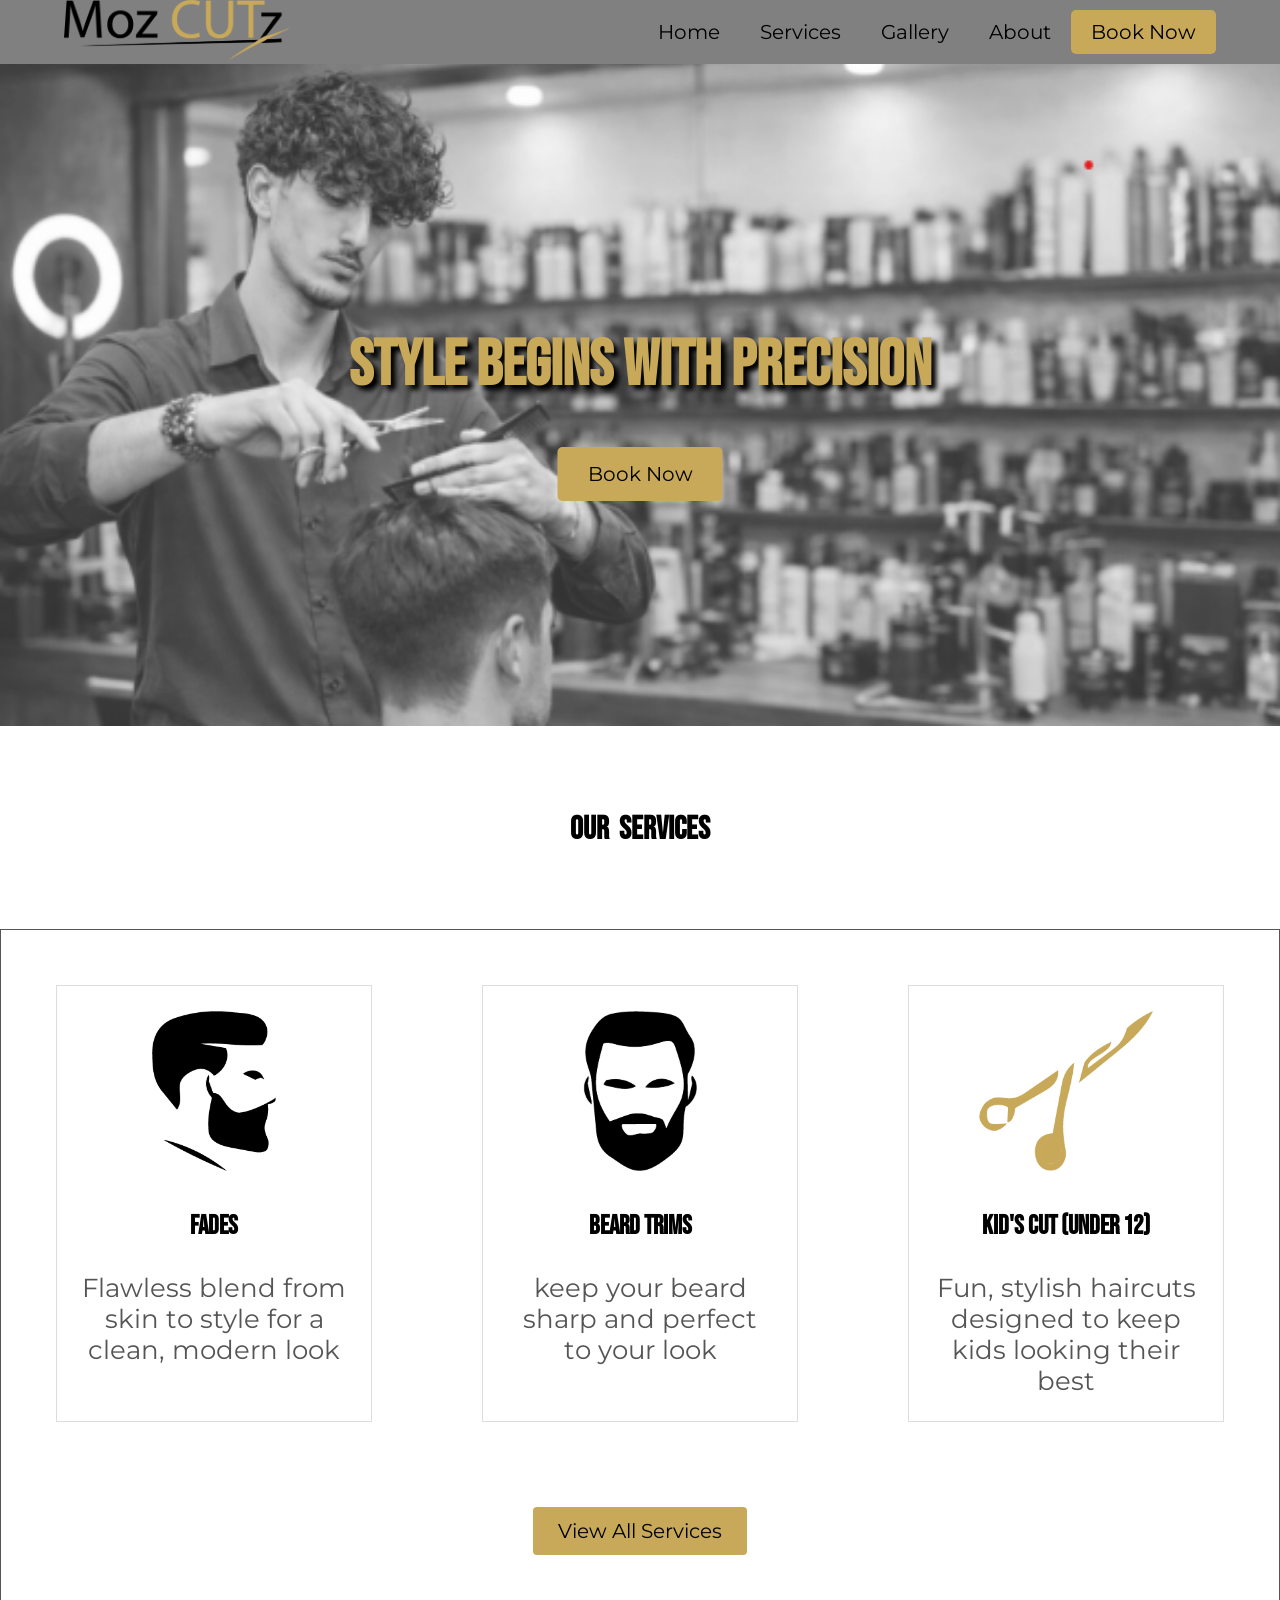
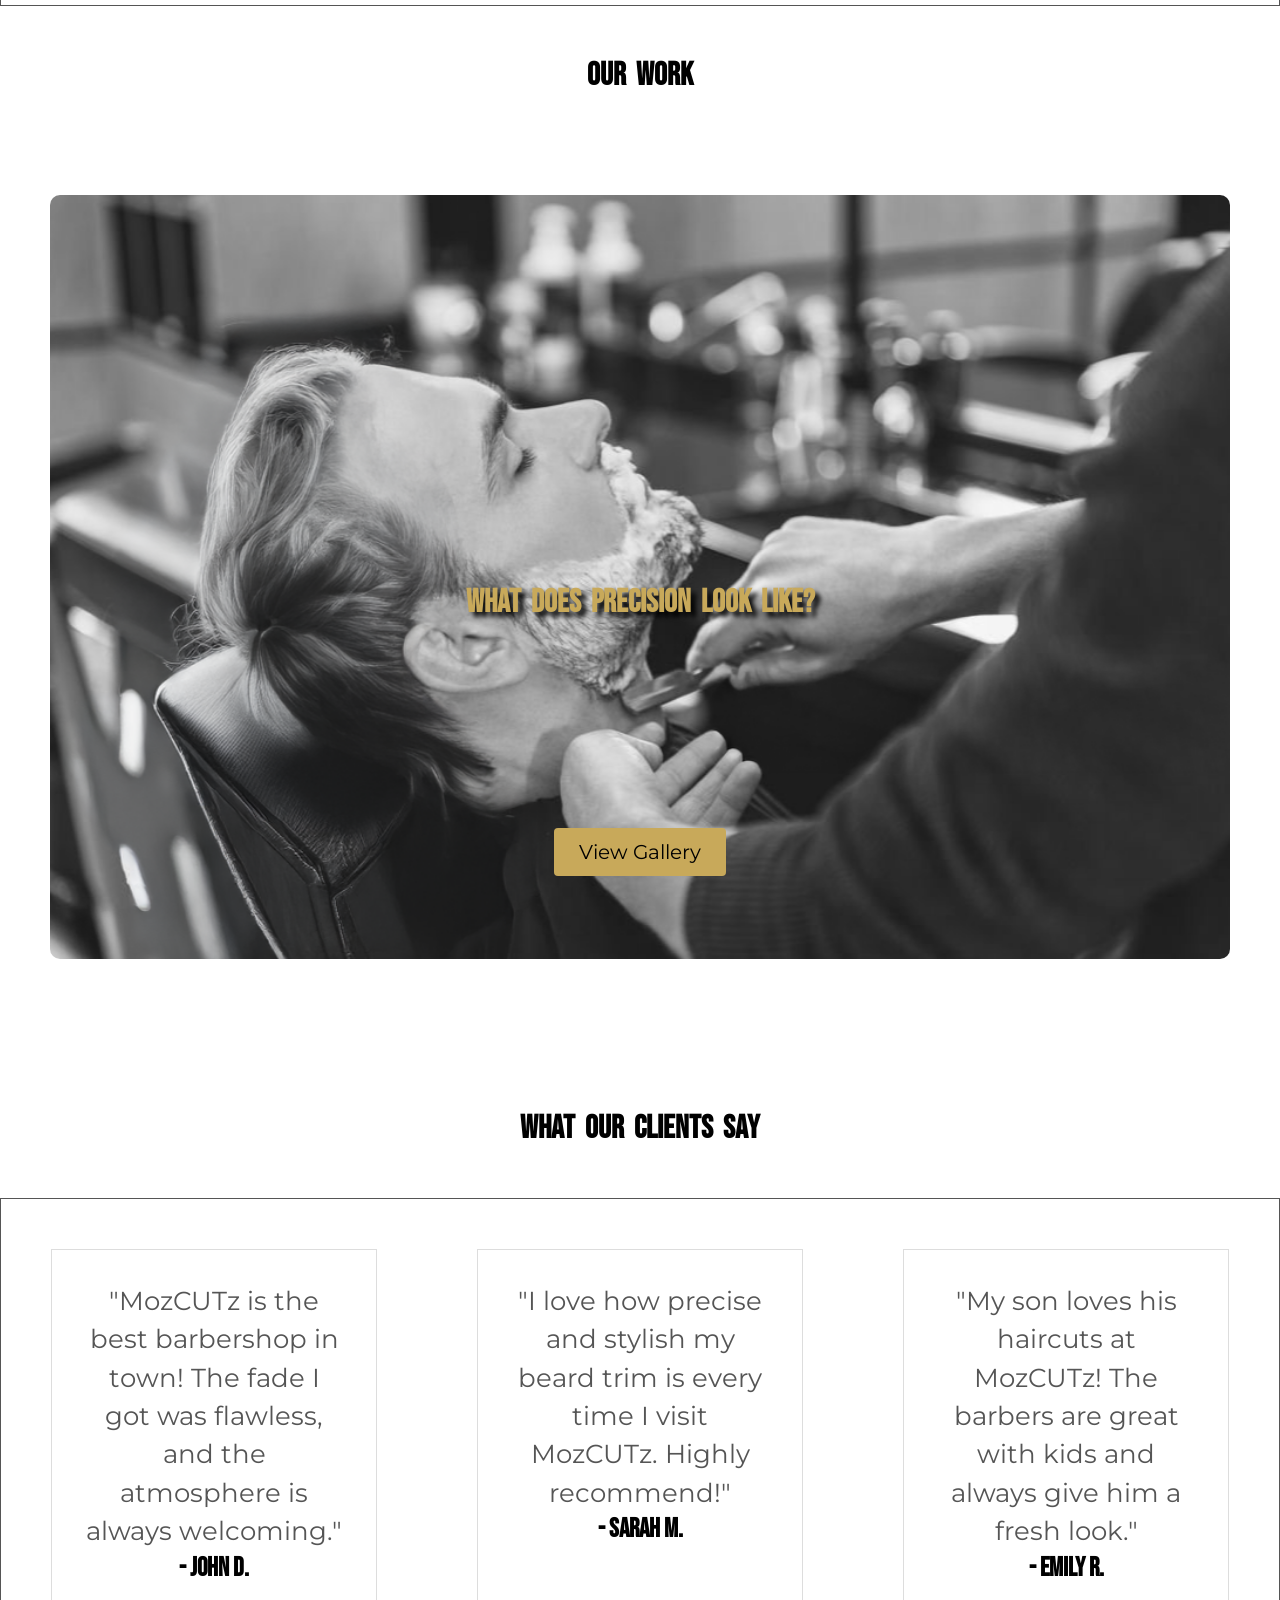
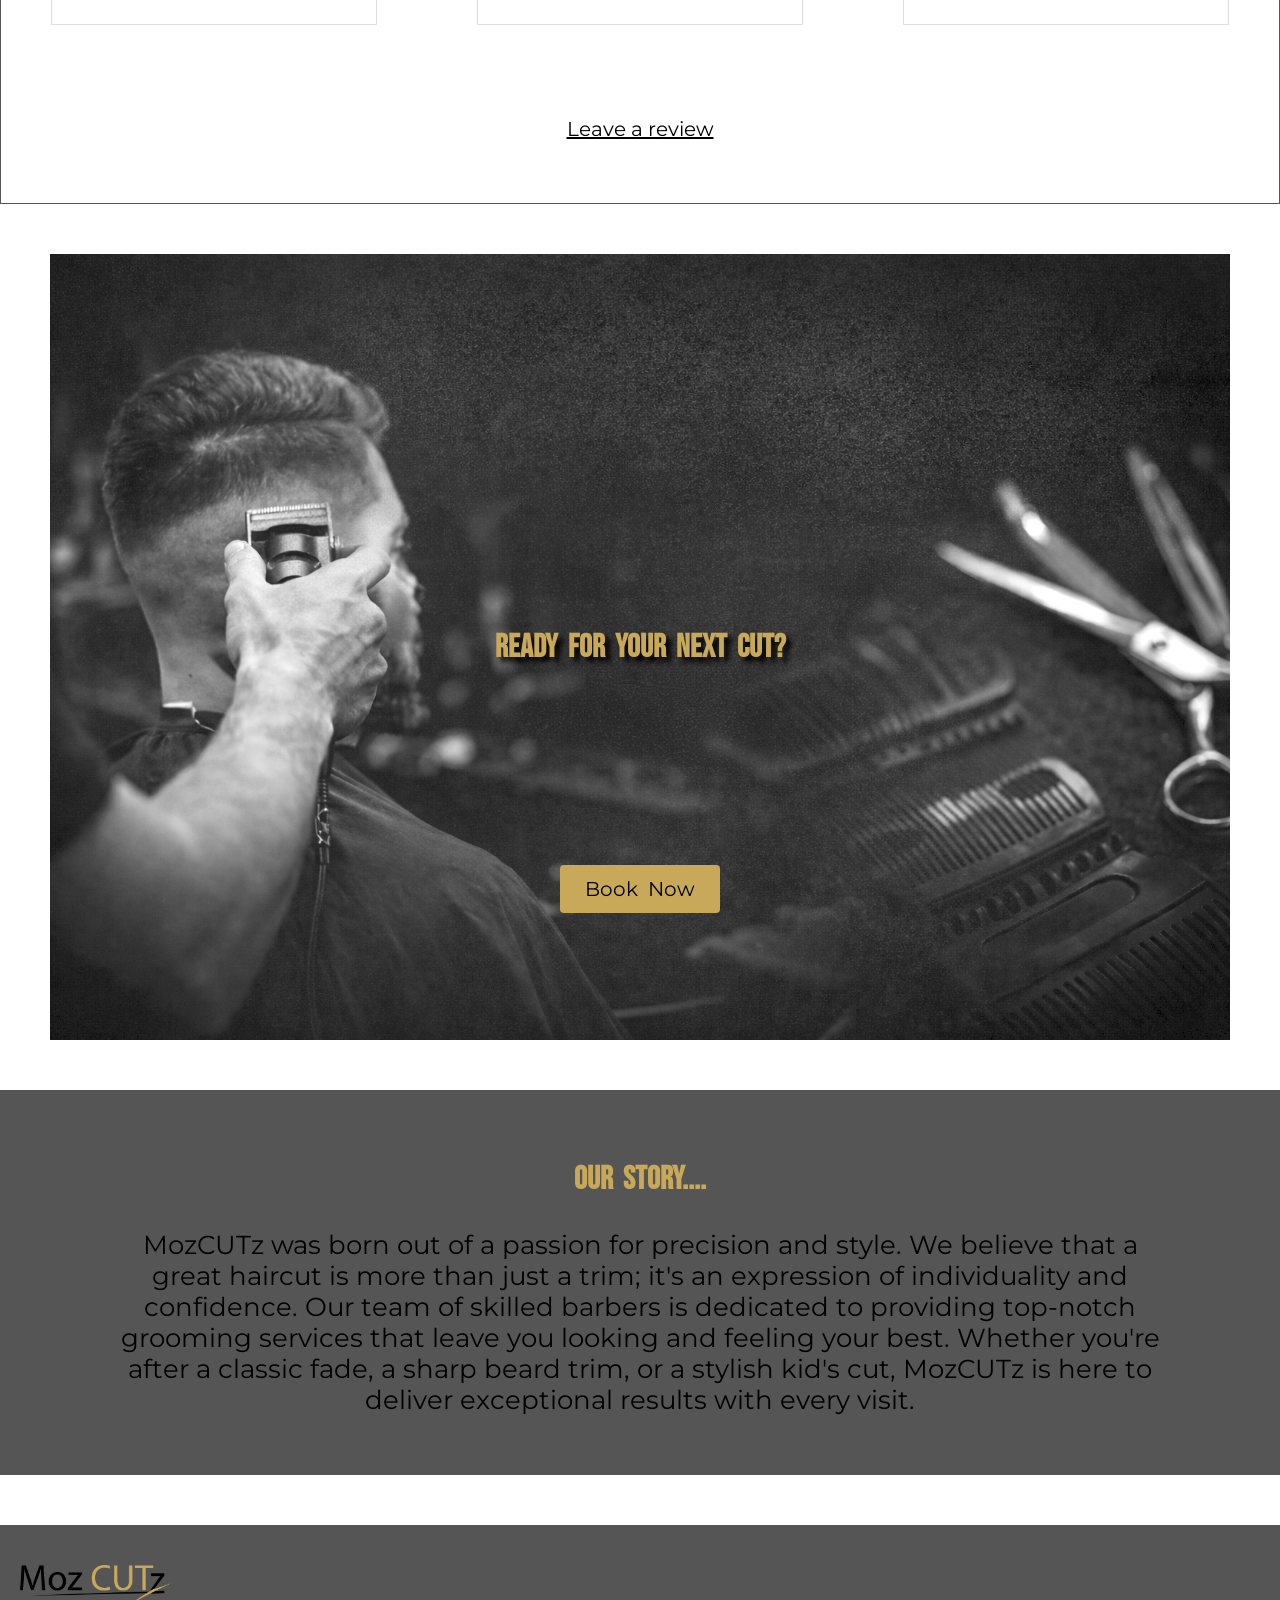
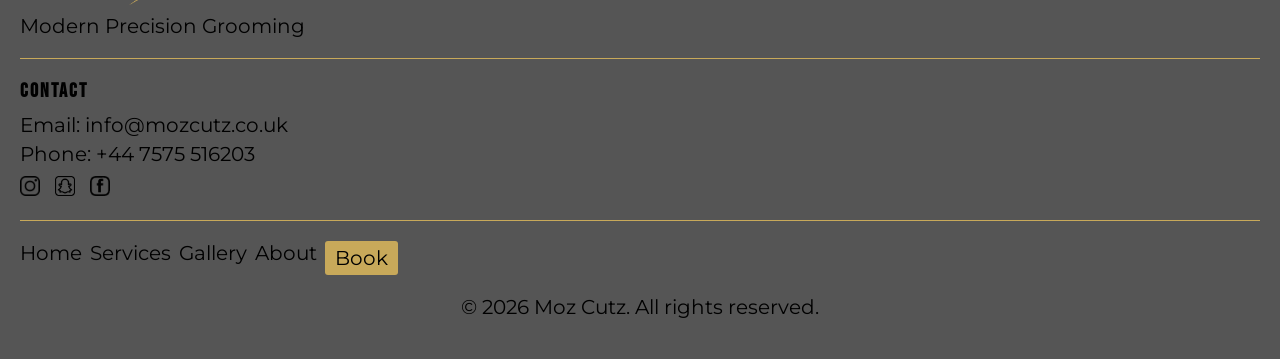
==== commit c1c140a1: "Update index.html" ====
--- a/index.html
+++ b/index.html
@@ -166,4 +166,4 @@
 
 
 
-</body>+</body>
--- a/style.css
+++ b/style.css
@@ -1,276 +1,456 @@
-* { margin: 0; padding: 0; box-sizing: border-box; } 
-body { overflow-x: hidden; }
-h1, h2, h3, h4, h5, h6 { font-family: 'Bebas Neue', sans-serif; }
- a { font-family: 'Montserrat', sans-serif; } 
- p { font-family: 'Montserrat', sans-serif; } 
- 
+* { 
+    margin: 0; 
+    padding: 0; 
+    box-sizing: border-box; } 
+body { 
+    overflow-x: hidden; }
+h1, h2, h3, h4, h5, h6 { 
+    font-family: 'Bebas Neue', sans-serif; }
+ a { 
+    font-family: 'Montserrat', sans-serif; } 
+ p { 
+    font-family: 'Montserrat', sans-serif; } 
+
+ /* NAVBAR */
  .navbar { position:fixed; 
-  width: 100%; 
-  height:clamp(60px, 5vw, 100px);
-  background-color:
-   gray; display
-   : flex; flex-wrap: 
-   nowrap; justify-content: 
-   space-between; align-items: 
-   center; padding: 20px clamp(20px, 5vw, 80px); 
-   white-space: nowrap; z-index: 10; } 
+   width: 100%; 
+   height:clamp(60px, 5vw, 100px);
+   background-color:gray; 
+   display:flex;
+   flex-wrap: nowrap; 
+   justify-content: space-between; 
+   align-items: center; 
+   padding: 20px clamp(20px, 5vw, 80px); 
+   white-space: nowrap; 
+   z-index: 10; } 
    
-   .logo img { height: clamp(30px, 8vw, 60px);
-     width: auto; } 
+  .logo img { 
+   height: clamp(30px, 8vw, 60px);
+   width: auto; } 
      
-     .nav { display: flex;
-       flex-wrap: nowrap;
-        overflow-x: auto; } 
+  .nav { 
+   display: flex;      
+   flex-wrap: nowrap;
+   overflow-x: auto; } 
         
-        .nav a { 
-          text-decoration:none; 
-          color: black;
-           font-size: clamp(20px, 1.5vw, 45px); 
-           padding: 10px 20px; 
-           display: inline-flex; 
-           flex-wrap: nowrap; 
-           flex: 0 1 auto; 
-           min-width: 0;
-            flex-shrink: 1;
-             white-space: nowrap;
-              overflow: hidden; 
-              text-overflow: ellipsis; } 
+  .nav a {
+    text-decoration:none; 
+    color: black;
+    font-size: clamp(20px, 1.5vw, 45px); 
+    padding: 10px 20px; 
+    display: inline-flex; 
+    flex-wrap: nowrap; 
+    flex: 0 1 auto; 
+    min-width: 0;
+    flex-shrink: 1;
+    white-space: nowrap;
+    overflow: hidden; 
+    text-overflow: ellipsis; } 
               
-              .nav a:hover 
-              { background-color: #929191; border-radius: 5px; } 
-              .cta { background-color: #C8A95A; border-radius: 5px; padding: 10px 10px; } 
-              .hero-section { position: relative; width: 100%; overflow: hidden; } 
-              .hero-content { width: 100%; height: 100%; position: relative; } 
-              .hero-content h1 { font-size: clamp(50px, 5vw, 100px); position: absolute; top: 50%; left: 50%; white-space: nowrap; transform: translate(-50%, -50%); color: #C8A95A; text-shadow: 5px 5px 5px rgb(0, 0, 0); }
-               .hero-content img { width: 100%; height: 100%; object-fit: cover; } 
-               .hero-content a 
-               { position: absolute;
-                 display: inline-flex;
-                  justify-content: center; 
-                  align-items: center; 
-                  top: 65%;
-                   left: 50%;
-                    transform: translate(-50%, -50%);
-                     background-color: #C8A95A; 
-                     color: black; 
-                     padding: 15px 30px; 
-                     text-decoration: none; 
-                     font-size: clamp(20px, 1.5vw, 30px); 
-                     flex-wrap: nowrap; white-space: nowrap; } .hero-content a:hover { background-color: #929191; border-radius: 5px; }
-                     
-                     
-                     .our-services h1 
-                     { padding: 80px 50px; text-align: center; font-size: clamp(30px, 2.5vw, 60px); word-spacing: 5px; } 
-                     .card-container { 
-                      display: flex;
-                       gap: 50px;
-                        justify-content: center; 
-                        align-items: center; 
-                        width: 100%; max-width: 2000px; padding: clamp(20px, 4vw, 50px); border: #555 solid 1px; margin: 0 auto; flex-direction: column; } 
-                        
-  .service-box { display: flex; gap: 100px; justify-content: center; }
-   .service-1-card, .service-2-card, .service-3-card 
-   { background: white; padding: 5px; border: 1px solid #ddd; width: 100%; max-width: 600px; margin: 5px; } 
-   .service-1-card img, .service-2-card img, .service-3-card img 
-   { height: 200px; max-height:500px; width: auto; margin: 0 auto 20px; display: block; padding: 20px; }
-    .service-1-card h3, .service-2-card h3, .service-3-card h3 
-    { font-size: clamp(25px, 2vw, 50px); margin-bottom: 10px; text-align: center; } 
-    .service-1-card p, .service-2-card p, .service-3-card p
-     { font-size: clamp(20px, 2vw, 30px); color: #555; text-align: center; padding: 20px; } 
-
-    .view-all-services-cta 
-    { margin-top: 30px; padding: 12px 25px; background-color: #C8A95A; color: black; text-decoration: none; border-radius: 4px; display: inline-block; text-align: center; font-size: clamp(20px, 1.5vw, 40px); } 
-    .view-all-services-cta:hover { background-color: #929191; }
-    
+    .nav a:hover {
+      background-color: #929191; 
+      border-radius: 5px; } 
+    .cta { 
+      background-color: #C8A95A; 
+      border-radius: 5px; 
+      padding: 10px 10px; } 
+
+    /* HOME PAGE */
+    .hero-section {  
+      position: relative; 
+      width: 100%; 
+      overflow: hidden; } 
+    .hero-content { 
+      width: 100%; 
+      height: 100%; 
+      position: relative; } 
+    .hero-content h1 { 
+      font-size: clamp(50px, 5vw, 100px); 
+      position: absolute; 
+      top: 50%; left: 50%; 
+      white-space: nowrap; 
+      transform: translate(-50%, -50%); 
+      color: #C8A95A; 
+      text-shadow: 5px 5px 5px rgb(0, 0, 0); }
+    .hero-content img { 
+      width: 100%; 
+      height: 100%; 
+      object-fit: cover; } 
+    .hero-content a{ 
+      position: absolute;
+      display: inline-flex;
+      justify-content: center; 
+      align-items: center; 
+      top: 65%;
+      left: 50%;
+      transform: translate(-50%, -50%);
+      background-color: #C8A95A; 
+      color: black; 
+      padding: 15px 30px; 
+      text-decoration: none; 
+      font-size: clamp(20px, 1.5vw, 30px); 
+      flex-wrap: nowrap; 
+      white-space: nowrap; } 
+    .hero-content a:hover { 
+      background-color: #929191; 
+      border-radius: 5px; }
+
+      /*homepage our services section */
+    .our-services h1{ 
+      padding: 80px 50px; 
+      text-align: center; 
+      font-size: clamp(30px, 2.5vw, 60px); 
+      word-spacing: 5px; } 
+    .card-container { 
+      display: flex;
+      gap: 50px;
+      justify-content: center; 
+      align-items: center; 
+      width: 100%; 
+      max-width: 2000px; 
+      padding: clamp(20px, 4vw, 50px); 
+      border: #555 solid 1px; 
+      margin: 0 auto; 
+      flex-direction: column; } 
+    .service-box { 
+      display: flex; 
+      gap: 100px; 
+      justify-content: center; }
+    .service-1-card, .service-2-card, .service-3-card { 
+      background: white; 
+      padding: 5px; 
+      border: 1px solid #ddd; 
+      width: 100%; 
+      max-width: 600px; 
+      margin: 5px; } 
+    .service-1-card img, .service-2-card img, .service-3-card img { 
+      height: 200px; 
+      max-height:500px; 
+      width: auto; 
+      margin: 0 auto 20px; 
+      display: block; 
+      padding: 20px; }
+    .service-1-card h3, .service-2-card h3, .service-3-card h3 { 
+      font-size: clamp(25px, 2vw, 50px); 
+      margin-bottom: 10px; 
+      text-align: center; } 
+    .service-1-card p, .service-2-card p, .service-3-card p{ 
+      font-size: clamp(20px, 2vw, 30px); 
+      color: #555; 
+      text-align: center; 
+      padding: 20px; } 
+    .view-all-services-cta { 
+      margin-top: 30px; 
+      padding: 12px 25px; 
+      background-color: #C8A95A; 
+      color: black; 
+      text-decoration: none; 
+      border-radius: 4px; 
+      display: inline-block; 
+      text-align: center; 
+      font-size: clamp(20px, 1.5vw, 40px); } 
+    .view-all-services-cta:hover { 
+      background-color: #929191; }
+
+    /*homepage our work section */
     .our-work h1 { 
-      padding: 50px 50px; text-align: center; font-size: clamp(30px, 2.5vw, 60px); word-spacing: 5px; } 
+      padding: 50px 50px; 
+      text-align: center; 
+      font-size: clamp(30px, 2.5vw, 60px); 
+      word-spacing: 5px; } 
     .our-work-container{
-       display: flex; gap: 50px; justify-content: center; align-items: center; width: 100%; max-width: 2000px; padding: clamp(20px, 4vw, 50px); flex-direction: column; position: relative; margin: 0 auto; }
+      display: flex; 
+      gap: 50px; 
+      justify-content: center; 
+      align-items: center; 
+      width: 100%; 
+      max-width: 2000px; 
+      padding: clamp(20px, 4vw, 50px); 
+      flex-direction: column; 
+      position: relative; 
+      margin: 0 auto; }
      .our-work-container h1 { 
-      position: absolute; top: 50%; left: 50%; transform: translate(-50%, -50%); text-align: center; font-size: clamp(30px, 2.5vw, 80px); text-shadow: 5px 5px 5px rgb(0, 0, 0); color: #C8A95A; } 
-      .our-work-container img
-      { width: 100%; height: 100%; object-fit: cover; border-radius: 10px; } 
+      position: absolute; 
+      top: 50%; 
+      left: 50%; 
+      transform: translate(-50%, -50%); 
+      text-align: center; 
+      font-size: clamp(30px, 2.5vw, 80px); 
+      text-shadow: 5px 5px 5px rgb(0, 0, 0); 
+      color: #C8A95A; 
+      white-space: nowrap; } 
+      .our-work-container img{ 
+        width: 100%; 
+        height: 100%; 
+        object-fit: cover; 
+        border-radius: 10px; }
+     /*homepage reviews section */ 
+      .reviews h1 { 
+       padding: 50px 50px; 
+       text-align: center; 
+       font-size: clamp(30px, 2.5vw, 60px); 
+       word-spacing: 5px; } 
+      .reviews-container { 
+        display: flex; 
+        gap: 50px; 
+        justify-content: center; 
+        align-items: center; 
+        width: 100%; 
+        max-width: 2000px; 
+        padding: clamp(20px, 4vw, 50px); 
+        position: relative; 
+        margin: 0 auto; 
+        border:1px solid #555;
+        flex-direction: column;
+      } 
+      .review-box {
+        display: flex; 
+        gap: 100px; 
+        justify-content: center; }
+      .review-card-1, .review-card-2, .review-card-3 {  
+        background: white; 
+        padding: 30px; 
+        border: 1px solid #ddd;
+        width: 100%; 
+        max-width: 600px;
+         }
+       .review-card-1 h3, .review-card-2 h3, .review-card-3 h3 { 
+        font-size: clamp(25px, 2vw, 50px); 
+        margin-bottom: 10px; 
+        text-align: center; } 
+       .review-card-1 p, .review-card-2 p, .review-card-3 p { 
+        font-size: clamp(20px, 2vw, 30px); 
+        color: #555; 
+        text-align: center; 
+        padding: 2px;
+         line-height: 1.5; }
+      .view-reviews-cta { 
+        margin-top: 30px; 
+        padding: 12px 25px; 
+        color: black; 
+        border-radius: 4px; 
+        display: inline-block; 
+        text-align: center; 
+        font-size: clamp(20px, 1.5vw, 40px);
+        width: 100%;              
+        text-align: center;}
+
+      /*homepage book now section */
       .our-work-btn {
-     position: absolute; bottom: 20%; left: 50%; transform: translateX(-50%); padding: 12px 25px; background-color: #C8A95A; color: black; text-decoration: none; border-radius: 4px; display: inline-block; text-align: center; margin-top: 0; font-size: clamp(20px, 1.5vw, 40px); }
+        position: absolute; 
+        bottom: 20%; left: 50%; 
+        transform: translateX(-50%); 
+        padding: 12px 25px; 
+        background-color: #C8A95A; 
+        color: black; 
+        text-decoration: none; 
+        border-radius: 4px; 
+        display: inline-block; 
+        text-align: center; 
+        margin-top: 0; 
+        font-size: clamp(20px, 1.5vw, 40px); }
       .booknow-container { 
-        display: flex; gap: 50px; justify-content: center; align-items: center; width: 100%; max-width: 2000px; padding: clamp(20px, 4vw, 50px); flex-direction: column; position: relative; margin: 0 auto; } 
+        display: flex; 
+        gap: 50px; 
+        justify-content: center; 
+        align-items: center; 
+        width: 100%; 
+        max-width: 2000px; 
+        padding: clamp(20px, 4vw, 50px); 
+        flex-direction: column; 
+        position: relative; 
+        margin: 0 auto; } 
       .booknow-container h1 {
-         position: absolute; top: 50%; left: 50%; transform: translate(-50%, -50%); text-align: center; font-size: clamp(30px, 2.5vw, 80px); text-shadow: 5px 5px 5px rgb(0, 0, 0); color: #C8A95A; } 
+         position: absolute; 
+         top: 50%; 
+         left: 50%; 
+         transform: translate(-50%, -50%); 
+         text-align: center; 
+         font-size: clamp(30px, 2.5vw, 80px); 
+         text-shadow: 5px 5px 5px rgb(0, 0, 0); 
+         color: #C8A95A; 
+         white-space: nowrap; } 
       .booknow-container img {
-         width: 100%; height: 100%; object-fit: cover; }
-       .booknow-btn { 
+         width: 100%;
+         height: 100%; 
+         object-fit: cover; }
+      .booknow-btn { 
         position: absolute;
-         bottom: 20%; 
-         left: 50%; 
-         transform: translateX(-50%);
-          padding: 12px 25px; 
-          background-color: #C8A95A; 
-          color:black;
-           text-decoration: none;
-            border-radius: 4px; 
-            display: inline-block;
-             text-align: center; 
-             word-spacing: 5px; 
-             font-size: clamp(20px, 1.5vw, 40px); } 
-             
-             .short-story 
-             { display: flex; 
-              gap: 50px; 
-              justify-content: center;
-               align-items: center; 
-               width: 100%;
-                max-width: 2000px; 
-                padding: 50px clamp(20px, 8vw, 100px);
-                 flex-direction: column; 
-                 position: relative;
-                  margin: 0 auto;
-                   background-color: #555;
-                    margin-bottom: 50px; } 
-                  .short-story h1 { font-size: clamp(30px, 2.5vw, 60px); color: #C8A95A; padding: 20px; } 
+        bottom: 20%; 
+        left: 50%; 
+        transform: translateX(-50%);
+        padding: 12px 25px; 
+        background-color: #C8A95A; 
+        color:black;
+        text-decoration: none;
+        border-radius: 4px; 
+        display: inline-block;
+        text-align: center; 
+        word-spacing: 5px; 
+        font-size: clamp(20px, 1.5vw, 40px); } 
+
+       /*homepage short story section */ 
+      .short-story { 
+       display: flex; 
+       gap: 50px; 
+       justify-content: center;
+       align-items: center; 
+       width: 100%;
+       max-width: 2000px; 
+       padding: 50px clamp(20px, 8vw, 100px);
+       flex-direction: column; 
+       position: relative;
+       margin: 0 auto;
+       background-color: #555;
+       margin-bottom: 50px; } 
+      .short-story h1 { font-size: clamp(30px, 2.5vw, 60px); color: #C8A95A; padding: 20px; } 
+      .short-story p { font-size: clamp(16px, 2vw, 30px); color: #000000; text-align: center; padding: 10px; }
+
+      /* FOOTER */
+      .footer { background: #555; padding: 40px 20px; margin-top: 20px; } 
+      .footer-container { max-width: 2000px; margin: 0 auto; display: flex; justify-content: space-between; align-items: center; }
+      
+      /*Footer LEFT */ 
+      .footer-logo img {height: clamp(30px, 4vw, 40px); color:#000000;} 
+      .footer-logo p { font-size: clamp(20px, 1.5vw, 30px); color:#000000; margin-top: 5px; }
                     
-                    
-                    .short-story p { font-size: clamp(20px, 2vw, 30px); color: #000000; text-align: center; padding: 10px; }
-                    
-                    .footer { background: #555; padding: 40px 20px; margin-top: 20px; } 
-                    .footer-container { max-width: 2000px; margin: 0 auto; display: flex; justify-content: space-between; align-items: center; }
-                    
-                    /* LEFT */ 
-                    .footer-logo img {height: clamp(30px, 4vw, 40px);
-                       color:#000000;
-                      } 
-                      .footer-logo p { font-size: clamp(20px, 1.5vw, 30px); color:#000000; margin-top: 5px; }
-                    
-                    /* CENTER */ 
-                    
-                    .footer-contact { 
-                      text-align:justify } 
-                    .footer-contact h3 { 
-                      margin-bottom: 10px; letter-spacing: 2px; font-size: clamp(20px, 1.5vw, 30px); } 
-                      .footer-contact p {
-                         font-size: clamp(20px, 1.5vw, 25px); margin: 5px 0; } /*CARRY ON FROM HERE*/
-                         
-                         /* SOCIAL ICONS */ 
-                         .socials {
-                           margin-top: 10px; display: flex; gap: 15px; } 
-                           .socials a { 
-                            display: inline-block; transition: transform 0.2s ease; } 
-                            
-                            .socials a:hover
-                             { transform: scale(1.1); } 
-                             .socials img { 
-                              width: 20px; height: 20px; object-fit: contain; } 
+      /*Footer CENTER */ 
+      .footer-contact { text-align:justify } 
+      .footer-contact h3 { margin-bottom: 10px; letter-spacing: 2px; font-size: clamp(20px, 1.5vw, 25px); } 
+      .footer-contact p {font-size: clamp(20px, 1.5vw, 25px); margin: 5px 0; } 
+      
+      /* Footer SOCIAL ICONS */ 
+    .socials {margin-top: 10px; display: flex; gap: 15px; } 
+    .socials a { display: inline-block; transition: transform 0.2s ease; } 
+    .socials a:hover { transform: scale(1.1); } 
+    .socials img { width: 20px; height: 20px; object-fit: contain; } 
                               
-                              /* RIGHT */ 
-                              .footer-right { display: flex; flex-direction: column; gap: 8px; } 
-                              .footer-right a { text-decoration: none; color:#000000; font-size: clamp(20px, 1.5vw, 25px); } 
-                              .footer-right a:hover { color: #C8A95A; } 
+    /*Footer RIGHT */ 
+    .footer-right { display: flex; flex-direction: column; gap: 8px; } 
+    .footer-right a { text-decoration: none; color:#000000; font-size: clamp(20px, 1.5vw, 25px); } 
+    .footer-right a:hover { color: #C8A95A; } 
                                  
-                                 /* BOOK BUTTON */ 
-                                 
-                                 .footer-book {
-                                   background: #C8A95A; color: black; padding: 5px 10px; border-radius: 3px; width: fit-content; } 
-                                   .footer-bottom { width: 100%; margin-top: 20px; text-align: center; font-size: 12px; color:#000000; font-size: clamp(20px, 1.5vw, 25px); }
+    /* Footer BOOK BUTTON */ 
+    .footer-book {background: #C8A95A; color: black; padding: 5px 10px; border-radius: 3px; width: fit-content; } 
+    .footer-bottom { width: 100%; margin-top: 20px; text-align: center;color:#000000; font-size: clamp(20px, 1.5vw, 20px); }
                                    
-                                   /* DIVIDERS */ 
-                                   .divider { width: 2px; height: 150px; background: #C8A95A; }
-                                    .footer-container { flex-direction: column; align-items: flex-start; gap: 20px; } 
-                                    .divider { width: 100%; height: 1px; }
-                                     .footer-right { width: 100%; flex-direction: row; flex-wrap: wrap; } 
+    /*Footer DIVIDERS */ 
+    .divider { width: 2px; height: 150px; background: #C8A95A; }
+    .footer-container { flex-direction: column; align-items: flex-start; gap: 20px; } 
+    .divider { width: 100%; height: 1px; }
+    .footer-right { width: 100%; flex-direction: row; flex-wrap: wrap; } 
                                      
-                                     /* SERVICES PAGE */ 
-  .service-card-container { width: 100%; max-width: 2000px; padding: clamp(20px, 4vw, 50px); border: #555 solid 1px; margin: 0 auto; } 
-  .service-box-services { display: grid; grid-template-columns: repeat(3, minmax(250px, 1fr)); gap: 20px; width: 100%; justify-items: center; } 
-  .service-1, .service-2, .service-3, .service-4, .service-5, .service-6, .service-7, .service-8, .service-9 
-  { background: white; padding: 30px; border: 1px solid #ddd; width: 100%; } 
-  .service-1 h3, .service-2 h3, .service-3 h3, .service-4 h3, .service-5 h3, .service-6 h3, .service-7 h3, .service-8 h3, .service-9 h3 { 
-   font-size: clamp(30px, 2vw, 40px); margin-bottom: 10px; text-align: center; letter-spacing: 2px; } 
-  .service-1 h3 span, .service-2 h3 span, .service-3 h3 span, .service-4 h3 span, .service-5 h3 span, .service-6 h3 span, .service-7 h3 span, .service-8 h3 span, .service-9 h3 span {
-       display: inline-block; margin-left: 8px; font-size: clamp(30px, 2vw, 45px); color: #C8A95A; }
-  .service-1 p, .service-2 p, .service-3 p, .service-4 p, .service-5 p, .service-6 p, .service-7 p, .service-8 p, .service-9 p {
-    font-size: clamp(20px, 2vw, 30px); color: #555; text-align: center; padding: 10px; } 
-           
-  .service-box-services .book-services-cta { grid-column: 1 / -1; justify-self: center; margin-top: 30px; } 
-  .book-services-cta { 
-     padding: 12px 25px; background-color: #C8A95A; color: black; text-decoration: none; border-radius: 4px; display: inline-flex; justify-content: center; align-items: center; font-size: clamp(20px, 1.5vw, 40px); }
-  .book-services-cta:hover { 
-    background-color: #929191; } 
+    /*SERVICES PAGE */ 
+    .service-card-container { width: 100%; max-width: 2000px; padding: clamp(20px, 4vw, 50px); border: #555 solid 1px; margin: 0 auto; } 
+    .service-box-services { display: grid; grid-template-columns: repeat(3, minmax(250px, 1fr)); gap: 100px; width: 100%; justify-items: center; } 
+    .service-1, .service-2, .service-3, .service-4, .service-5, .service-6, .service-7, .service-8, .service-9 {background: white; padding: 30px; border: 1px solid #ddd; width: 100%; } 
+    .service-1 h3, .service-2 h3, .service-3 h3, .service-4 h3, .service-5 h3, .service-6 h3, .service-7 h3, .service-8 h3, .service-9 h3 { font-size: clamp(30px, 2vw, 40px); margin-bottom: 10px; text-align: center; letter-spacing: 2px; } 
+    .service-1 h3 span, .service-2 h3 span, .service-3 h3 span, .service-4 h3 span, .service-5 h3 span, .service-6 h3 span, .service-7 h3 span, .service-8 h3 span, .service-9 h3 span {display: inline-block; margin-left: 8px; font-size: clamp(30px, 2vw, 45px); color: #C8A95A; }
+    .service-1 p, .service-2 p, .service-3 p, .service-4 p, .service-5 p, .service-6 p, .service-7 p, .service-8 p, .service-9 p {font-size: clamp(20px, 2vw, 30px); color: #555; text-align: center; padding: 10px; } 
+    .service-box-services .book-services-cta { grid-column: 1 / -1; justify-self: center; margin-top: 30px; } 
+    .book-services-cta {padding: 12px 25px; background-color: #C8A95A; color: black; text-decoration: none; border-radius: 4px; display: inline-flex; justify-content: center; align-items: center; font-size: clamp(20px, 1.5vw, 40px); }
+    .book-services-cta:hover { background-color: #929191; } 
     .our-work-btn, .booknow-btn { position: absolute; left: 50%; transform: translateX(-50%); margin-top: 0; }
     
     /* GALLERY PAGE */
+    .photo-1 h3, .photo-2 h3, .photo-3 h3, .photo-4 h3, .photo-5 h3, .photo-6 h3, .photo-7 h3, .photo-8 h3, .photo-9 h3 {font-size: clamp(30px, 2vw, 40px); text-align: center; padding: 10px; }
+    .photo-1 img, .photo-2 img , .photo-3 img, .photo-4 img, .photo-5 img, .photo-6 img, .photo-7 img, .photo-8 img, .photo-9 img {height: clamp(200px, 20vw, 500px); width: clamp(200px, 20vw, 500px); max-height:300px; margin: 0 auto; display: block; border-radius: 10px; } 
+       
+    /*about page */ 
+    .about-info-section, .core-values-section { background: #555; color:#C8A95A; padding: clamp(40px, 5vw, 80px) 20px; margin-top: 10px; text-align: center; } 
+    .about-info-grid { max-width: 1100px; margin: 0 auto; align-items: center; gap: 40px; } 
+    .about-info-text { flex: 1; } 
+    .about-info-text h1, .core-values-inner h1 { font-size: clamp(30px, 2.5vw, 50px); color: #C8A95A; margin-bottom: 20px; text-align: center; } 
+    .about-info-text p { font-size: clamp(20px, 2vw, 30px); line-height: 1.75; color:#000000; margin-bottom: 16px; } 
+    .core-values-inner { margin: 0 auto; }
+    .values-grid { display: grid; gap: 20px; margin-top: 30px; }
+    .value-card { background: rgba(255, 255, 255, 0.08); border: 1px solid rgba(255, 255, 255, 0.12); border-radius: 8px; padding: 24px; } 
+    .value-card h3 { color:#000000; margin-bottom: 10px; font-size: clamp(30px, 2vw, 40px); text-align:center;  }
+    .value-card p { color:#000000; font-size: clamp(20px, 2vw, 30px); line-height: 1.7; }
     
-    .photo-1 h3, .photo-2 h3, .photo-3 h3, .photo-4 h3, .photo-5 h3, .photo-6 h3, .photo-7 h3, .photo-8 h3, .photo-9 h3 {
-       font-size: clamp(30px, 2vw, 40px); text-align: center; padding: 10px; }
-     .photo-1 img, .photo-2 img , .photo-3 img, .photo-4 img, .photo-5 img, .photo-6 img, .photo-7 img, .photo-8 img, .photo-9 img {
-       height: clamp(150px, 20vw, 500px); width: clamp(150px, 20vw, 500px); max-height:300px; margin: 0 auto; display: block; border-radius: 10px; } 
-       
-       
-       /*about page */ 
-       
-       .about-info-section, .core-values-section { background: #555; color:#C8A95A; padding: clamp(40px, 5vw, 80px) 20px; margin-top: 10px; text-align: center; } 
-       .about-info-grid { max-width: 1100px; margin: 0 auto; align-items: center; gap: 40px; } 
-       .about-info-text { flex: 1; } 
-       .about-info-text h1, .core-values-inner h1 { font-size: clamp(30px, 2.5vw, 50px); color: #C8A95A; margin-bottom: 20px; text-align: center; } 
-       .about-info-text p { font-size: clamp(20px, 2vw, 30px); line-height: 1.75; color:#000000; margin-bottom: 16px; } 
-       .core-values-inner { margin: 0 auto; }
-        .values-grid { display: grid; gap: 20px; margin-top: 30px; }
-        .value-card { background: rgba(255, 255, 255, 0.08); border: 1px solid rgba(255, 255, 255, 0.12); border-radius: 8px; padding: 24px; } 
-  .value-card h3 { color:#000000; margin-bottom: 10px; font-size: clamp(30px, 2vw, 40px); text-align:center;  }
-   .value-card p { color:#000000; font-size: clamp(20px, 2vw, 30px); line-height: 1.7; }
-   
-   
-   @media screen and (max-width: 1100px) { 
-    .navbar { flex-wrap: nowrap; justify-content: space-between; height: 50px; } 
+     @media screen and (max-width: 1100px){ 
+      /* NAVBAR */
+     .navbar { flex-wrap: nowrap; justify-content: space-between; height: 50px; } 
      .logo img { height: clamp(30px, 4vw, 50px); }
      .hero-section { min-height: auto; height: auto; overflow: hidden; } 
      .hero-content img { width: 100%; height: auto; }
      .hero-content h1 { font-size: clamp(30px, 4vw, 50px); top: 40%; } 
      .hero-content a { font-size: clamp(16px, 3vw, 25px); padding: 8px 10px; top: 60%; }
+
      .card-container { max-width: 100%; padding: 20px; gap: 20px; }
      .service-box { flex-wrap: nowrap; gap: 30px; justify-content: center; }
-     .service-1-card, .service-2-card, .service-3-card { width: 100%; max-width: 300px; margin: 10px; }
+      
+     /*homepage reviews section */
+     .review-box {gap: 4px; grid-template-columns: repeat(2, minmax(250px, 1fr));}
+     .reviews h1 { font-size: clamp(25px, 3vw, 40px); padding: 30px 20px; }
+     .reviews-container { display: grid; gap: 30px; justify-content: center; }
+     .review-card-1, .review-card-2, .review-card-3 { width: 100%; max-width: 400px; margin: 10px; }
+     .review-card-1 h3, .review-card-2 h3, .review-card-3 h3 { font-size: clamp(20px, 2vw, 30px); } 
+     .review-card-1 p, .review-card-2 p, .review-card-3 p { font-size: clamp(18px, 2vw, 25px); line-height: 2; }
+    /*homepage book now section */
+     .our-work-btn, .booknow-btn, .view-reviews-cta { font-size: clamp(16px, 3vw, 25px); padding: 8px 12px; }
+     .service-1-card, .service-2-card, .service-3-card { width: 100%; max-width: 300px; margin: 1px; }
      .service-1-card img, .service-2-card img, .service-3-card img { height: auto; max-height: 100px; width: auto; max-width: 100%; padding: 5px; }
      .our-work-container, .booknow-container, .short-story { width: 100%; max-width: 1000px; padding: 10px; gap: 30px; } 
      .our-work-container img, .booknow-container img { width: 100%; height: auto; max-height: 400px; } 
      .short-story { padding: 20px; max-width: 1200px; }
      .service-box-services { grid-template-columns: repeat(2, minmax(250px, 1fr)); } 
-     .photo-1 h3, .photo-2 h3, .photo-3 h3, .photo-4 h3, .photo-5 h3, .photo-6 h3, .photo-7 h3, .photo-8 h3, .photo-9 h3 { font-size: clamp(25px, 2vw, 40px); }
-           }
+     .photo-1 h3, .photo-2 h3, .photo-3 h3, .photo-4 h3, .photo-5 h3, .photo-6 h3, .photo-7 h3, .photo-8 h3, .photo-9 h3 { font-size: clamp(25px, 2vw, 40px); }}
            
-   @media screen and (max-width: 600px) {
-    .navbar { flex-wrap: nowrap; justify-content: space-between; gap: 5px; padding: 8px; height: 40px; }
+    @media screen and (max-width: 700px) {
+      /* NAVBAR */
+    .navbar { flex-wrap: nowrap; justify-content: space-between; gap: 1px; padding:5px; height: 40px; }
     .nav { display: flex; flex-wrap: nowrap; justify-content: flex-end; gap: 5px; overflow-x: visible; } 
-    .nav a { font-size: clamp(13px, 2.5vw, 16px); padding: 2px 3px; white-space: nowrap; }
-    .logo img { height: clamp(25px, 3vw, 30px); } 
+    .nav a { font-size: clamp(11px, 2.5vw, 16px); padding: 2px 0px; white-space: nowrap; }
+    .logo img { height: clamp(20px, 3vw, 30px); } 
     .hero-section { height: auto; } 
     .hero-content img { width: 100%; height: auto; }
     .hero-content h1, .hero-content a { position: absolute; left: 50%; transform: translateX(-50%); text-align: center; }
-    .hero-content h1 { width: 90%; white-space: normal; padding: 20px 15px 10px; font-size: clamp(25px, 3vw, 30px); top: 30%; }
-    .hero-content a { width: auto; max-width: 180px; margin: 20px auto; top: 50%; font-size: clamp(16px, 3vw, 20px); padding: 5px 10px; } 
-    .our-services h1,.our-work h1, .booknow-container h1, .short-story h1, .our-work-container h1, .about-info-text h1 ,.core-values-inner h1 {white-space:nowrap; font-size: clamp(22px,3vw,25px); padding: 20px 10px; text-align: center; }
+    .hero-content h1 { width: 90%; white-space: normal; padding: 20px 15px 10px; font-size: clamp(22px, 3vw, 30px); top: 30%; }
+    .hero-content a { width: auto; max-width: 180px; margin: 20px auto; top: 50%; font-size: clamp(14px, 2vw, 20px); padding: 4px 8px; } 
+
+    /*homepage our services section */
+    .our-services h1,.our-work h1, .booknow-container h1, .short-story h1, .our-work-container h1, .about-info-text h1 ,.core-values-inner h1 {white-space:nowrap; font-size: clamp(22px,2vw,25px); padding: 20px 10px; text-align: center; }
     .service-1-card img, .service-2-card img,.service-3-card img{ height: auto; max-height: 80px; width: auto; max-width: 100%; padding: 8px; } 
     .service-1-card h3, .service-2-card h3, .service-3-card h3 { font-size: clamp(20px, 2vw, 22px); } 
     .service-1-card p, .service-2-card p, .service-3-card p { font-size: clamp(18px, 2vw, 20px); line-height: 1.5; } 
     .our-work-btn, .booknow-btn, .view-all-services-cta , .book-services-cta { font-size: clamp(16px, 3vw, 18px); padding: 4px 6px; } 
+
+    /*homepage Reviews section */
+    .review-box { flex-direction: column; gap: 20px; }
+    .review-box { grid-template-columns: 1fr; }
+    .reviews h1 { font-size: clamp(22px, 3vw, 25px); padding: 20px 10px; }
+    .reviews-container { gap: 20px; }
+    .review-card-1, .review-card-2, .review-card-3 { width: 100%; max-width: 400px; margin: 0 auto; }
+    .review-card-1 h3, .review-card-2 h3, .review-card-3 h3 { font-size: clamp(20px, 2vw, 30px); } 
+    .review-card-1 p, .review-card-2 p, .review-card-3 p { font-size: clamp(18px, 2vw, 25px); line-height: 2;}
+
+    /*Footer */
     .footer-logo img{ height: clamp(20px, 3vw, 30px); } 
-    .footer p { font-size: clamp(10px,2vw,15px); } 
+    .footer p { font-size: clamp(12px,2vw,15px); } 
     .footer-contact h3 { font-size: clamp(12px, 3vw, 15px); } 
-    .footer-right a { font-size: clamp(10px, 2vw, 15px); } 
+    .footer-right a { font-size: clamp(12px, 2vw, 15px); } 
     .card-container, .our-work-container, .booknow-container, .short-story, .service-card-container { padding: 10px; }
     .short-story { padding-left: 20px; padding-right: 20px; } 
+
+    /*services page and Gallery Page */
     .service-box { flex-direction: column; gap: 20px; } 
     .service-box-services { grid-template-columns: 1fr; } 
     .service-card-container { padding: 20px; } 
     .service-1, .service-2, .service-3, .service-4, .service-5, .service-6, .service-7, .service-8, .service-9 { padding: 20px; } 
-    .service-1 h3, .service-2 h3, .service-3 h3, .service-4 h3, .service-5 h3, .service-6 h3, .service-7 h3, .service-8 h3, .service-9 h3 { font-size: clamp(20px, 2vw, 22px); } 
-    .service-1 p, .service-2 p, .service-3 p, .service-4 p, .service-5 p, .service-6 p, .service-7 p, .service-8 p, .service-9 p { font-size: clamp(18px, 2vw, 20px); line-height: 1.5; } 
-    .service-1 h3 span, .service-2 h3 span, .service-3 h3 span, .service-4 h3 span, .service-5 h3 span, .service-6 h3 span, .service-7 h3 span, .service-8 h3 span, .service-9 h3 span { font-size: clamp(20px, 2vw, 22px); }
-    .photo-1 h3, .photo-2 h3, .photo-3 h3, .photo-4 h3, .photo-5 h3, .photo-6 h3, .photo-7 h3, .photo-8 h3, .photo-9 h3 { font-size: clamp(20px, 2vw, 22px); }
+    .service-1 h3, .service-2 h3, .service-3 h3, .service-4 h3, .service-5 h3, .service-6 h3, .service-7 h3, .service-8 h3, .service-9 h3 { font-size: clamp(18px, 2vw, 22px); } 
+    .service-1 p, .service-2 p, .service-3 p, .service-4 p, .service-5 p, .service-6 p, .service-7 p, .service-8 p, .service-9 p { font-size: clamp(16px, 2vw, 20px); line-height: 1.5; } 
+    .service-1 h3 span, .service-2 h3 span, .service-3 h3 span, .service-4 h3 span, .service-5 h3 span, .service-6 h3 span, .service-7 h3 span, .service-8 h3 span, .service-9 h3 span { font-size: clamp(18px, 2vw, 22px); }
+    .photo-1 h3, .photo-2 h3, .photo-3 h3, .photo-4 h3, .photo-5 h3, .photo-6 h3, .photo-7 h3, .photo-8 h3, .photo-9 h3 { font-size: clamp(18px, 2vw, 22px); }
+
+    /*about page */
     .about-info-grid { flex-direction: column; gap: 20px; } 
     .about-info-text { margin-left: 20px; margin-right: 20px; } 
-    .about-info-text h1 { font-size: clamp(20px, 3vw, 25px); }
-    .about-info-text p{ font-size: clamp(12px, 2vw, 16px); } 
+    .about-info-text h1 { font-size: clamp(22px, 3vw, 25px); }
+    .about-info-text p{ font-size: clamp(16px, 2vw, 18px); } 
     .core-values-inner { max-width: 100%; padding: 20px; }
-    .value-card h3 { font-size: clamp(14px, 2vw, 18px); }
+    .value-card h3 { font-size: clamp(20px, 2vw, 22px); }
+    .value-card p { font-size: clamp(16px, 2vw, 18px); }
      
-  @media screen and (max-width: 600px) {
+  @media screen and (max-width: 700px) {
     .service-box-services { grid-template-columns: 1fr;  } }}
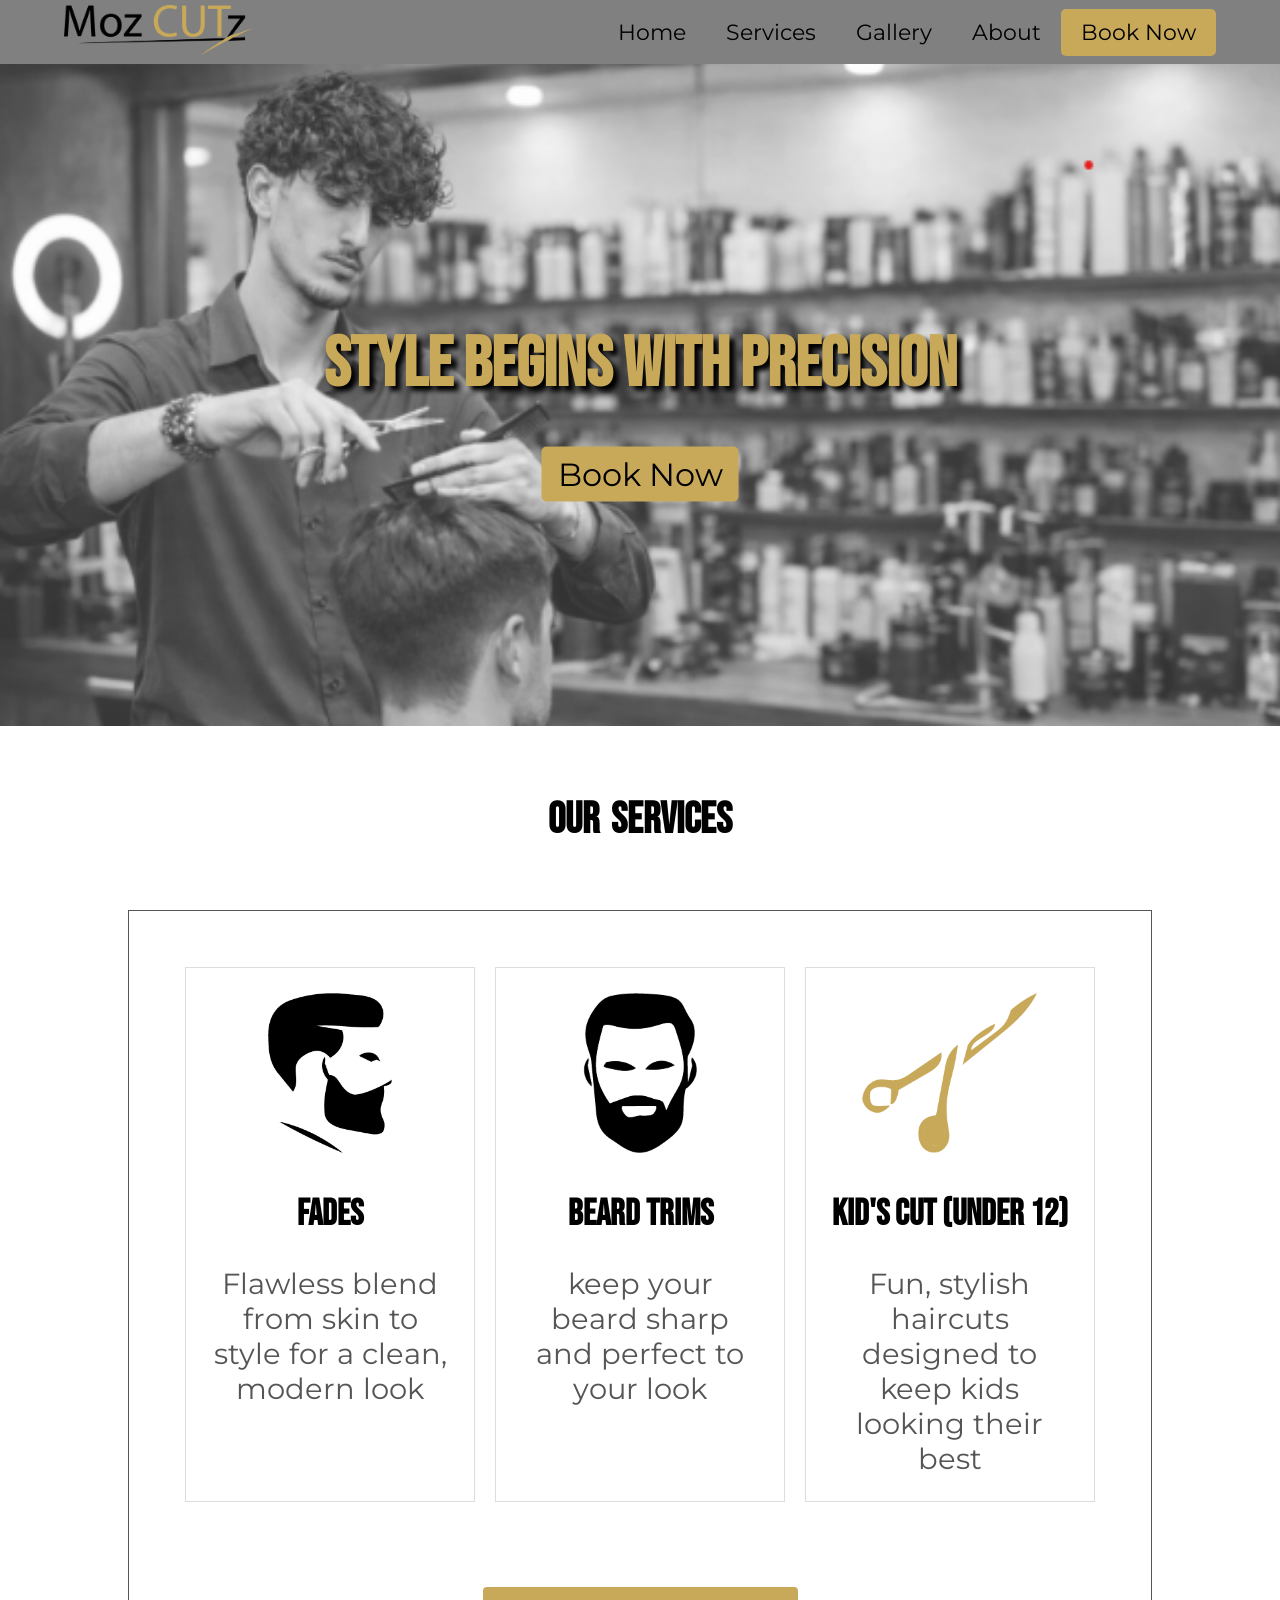
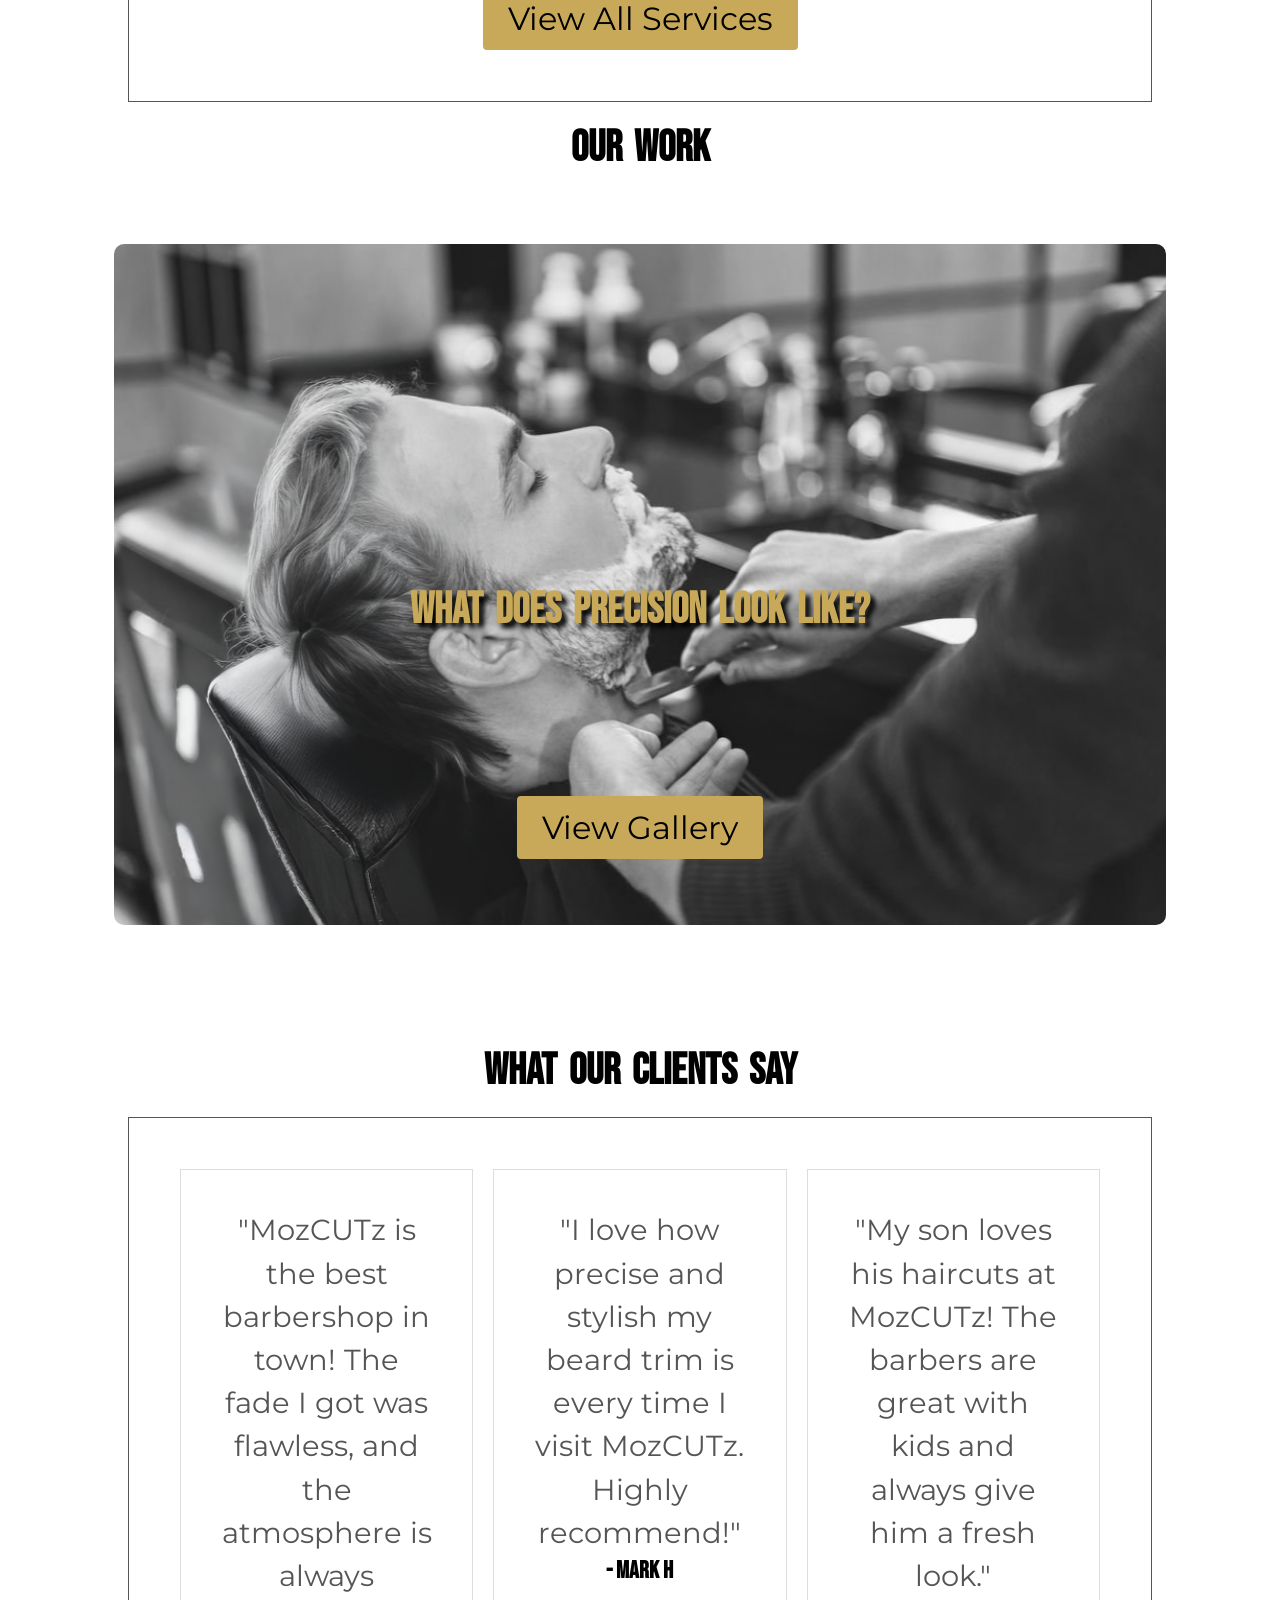
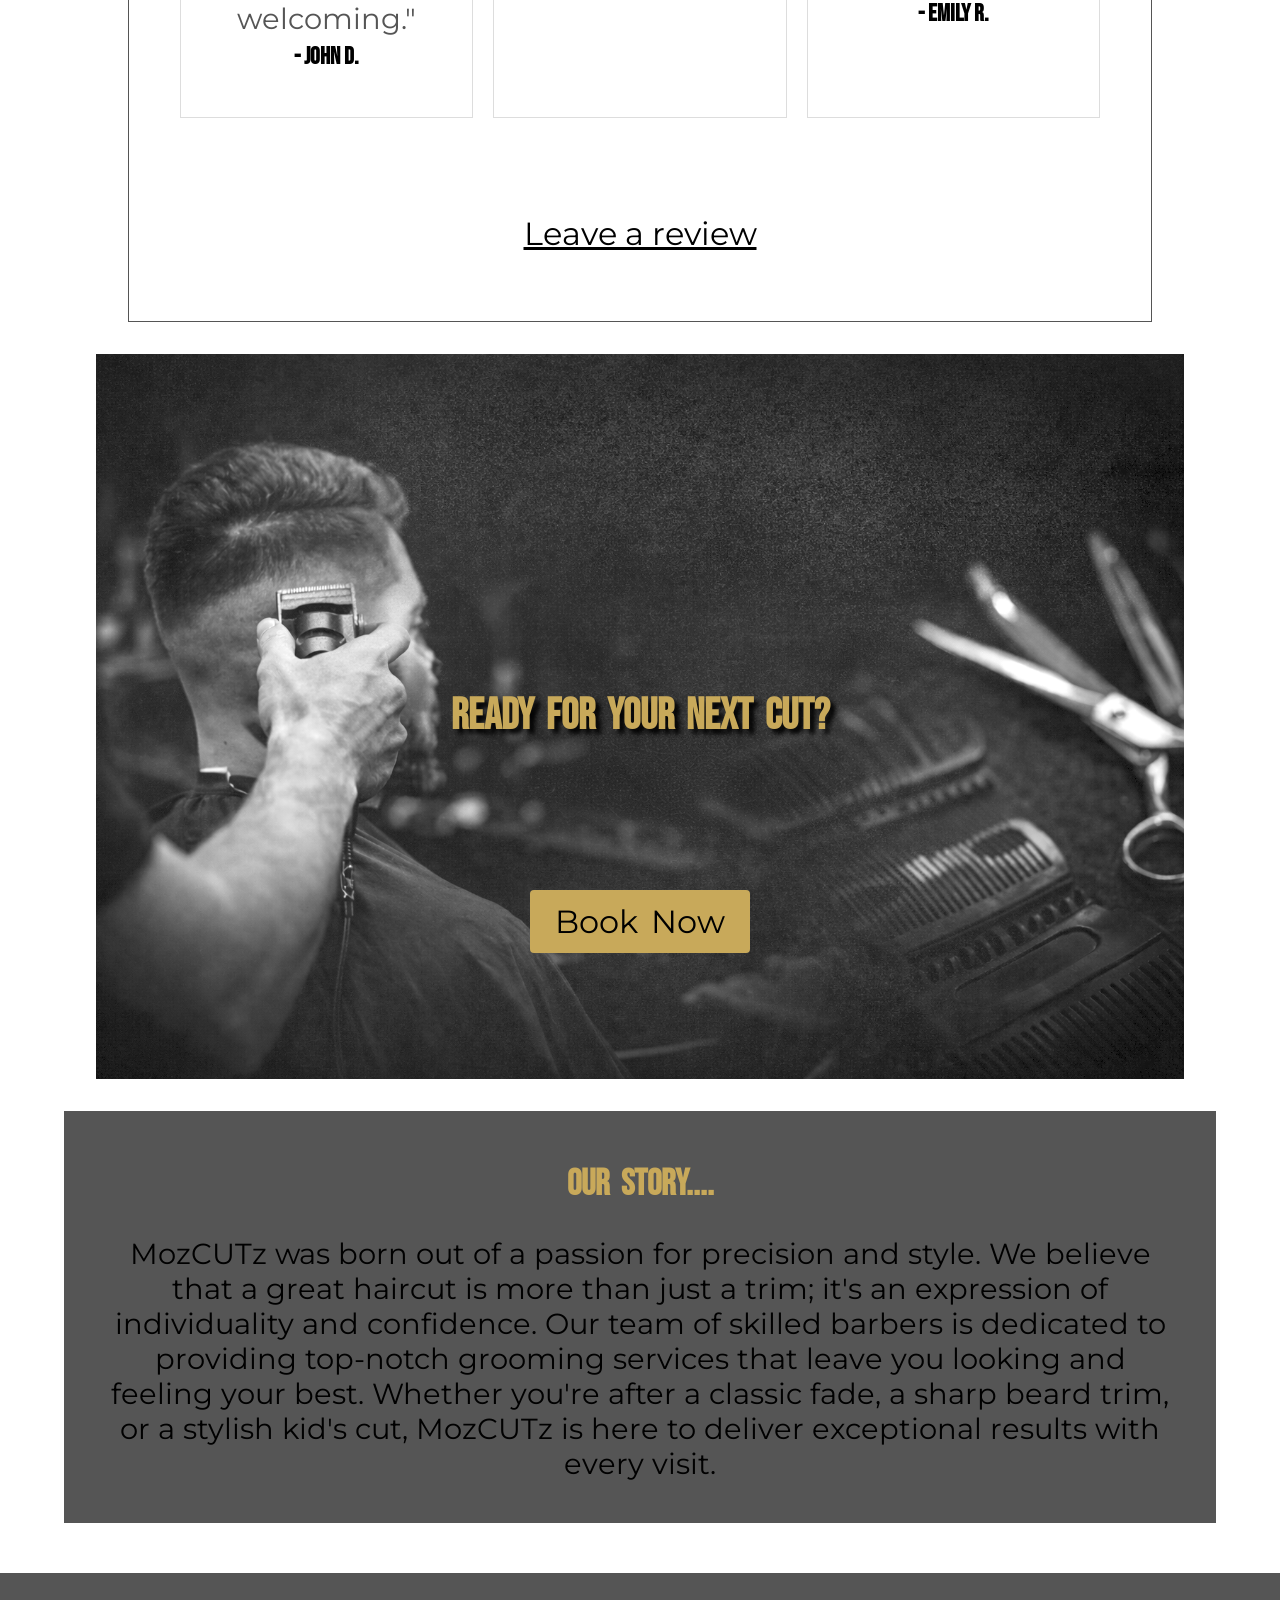
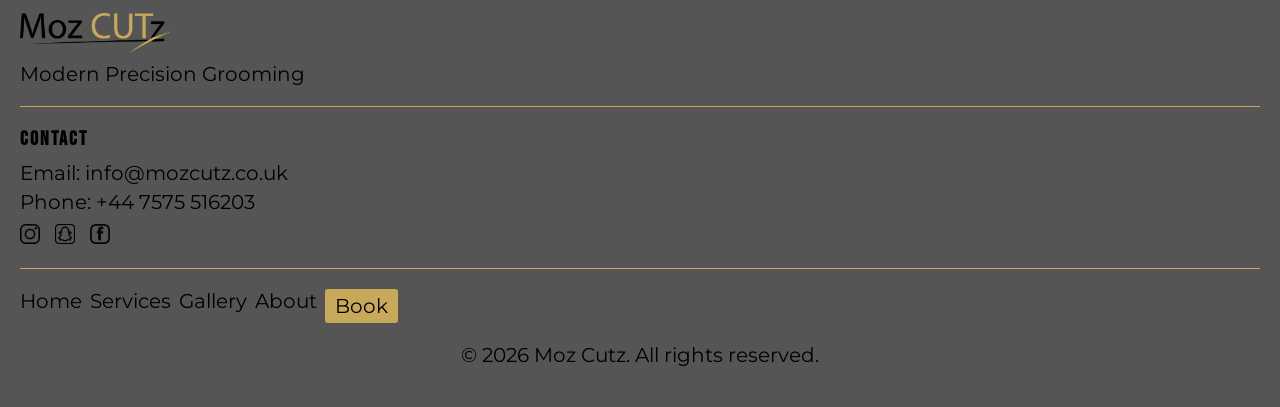
==== commit a5723176: "Update index.html" ====
--- a/index.html
+++ b/index.html
@@ -88,7 +88,7 @@
       </div>
       <div class="review-card-2">
         <p>"I love how precise and stylish my beard trim is every time I visit MozCUTz. Highly recommend!"</p>
-        <h3>- Sarah M.</h3>
+        <h3>- Mark H </h3>
       </div>
       <div class="review-card-3">
         <p>"My son loves his haircuts at MozCUTz! The barbers are great with kids and always give him a fresh look."</p>
--- a/style.css
+++ b/style.css
@@ -20,12 +20,12 @@
    flex-wrap: nowrap; 
    justify-content: space-between; 
    align-items: center; 
-   padding: 20px clamp(20px, 5vw, 80px); 
+   padding:1.25rem clamp(1.25rem, 5vw, 5rem);
    white-space: nowrap; 
    z-index: 10; } 
    
   .logo img { 
-   height: clamp(30px, 8vw, 60px);
+   height: clamp(30px, 4vw, 50px);
    width: auto; } 
      
   .nav { 
@@ -36,8 +36,8 @@
   .nav a {
     text-decoration:none; 
     color: black;
-    font-size: clamp(20px, 1.5vw, 45px); 
-    padding: 10px 20px; 
+    font-size: clamp(1rem, 0.9rem + 0.6vw, 1.50rem);
+    padding: 0.625rem 1.25rem; 
     display: inline-flex; 
     flex-wrap: nowrap; 
     flex: 0 1 auto; 
@@ -53,7 +53,7 @@
     .cta { 
       background-color: #C8A95A; 
       border-radius: 5px; 
-      padding: 10px 10px; } 
+      padding: 0.625rem; } 
 
     /* HOME PAGE */
     .hero-section {  
@@ -65,7 +65,7 @@
       height: 100%; 
       position: relative; } 
     .hero-content h1 { 
-      font-size: clamp(50px, 5vw, 100px); 
+      font-size: clamp(3rem, 2rem + 3vw, 5rem); 
       position: absolute; 
       top: 50%; left: 50%; 
       white-space: nowrap; 
@@ -86,9 +86,9 @@
       transform: translate(-50%, -50%);
       background-color: #C8A95A; 
       color: black; 
-      padding: 15px 30px; 
+      padding: 0.5rem 1rem;
       text-decoration: none; 
-      font-size: clamp(20px, 1.5vw, 30px); 
+      font-size:clamp(1.25rem, 1rem + 1.5vw, 2rem);
       flex-wrap: nowrap; 
       white-space: nowrap; } 
     .hero-content a:hover { 
@@ -97,31 +97,30 @@
 
       /*homepage our services section */
     .our-services h1{ 
-      padding: 80px 50px; 
+      padding: 4rem 3rem;
       text-align: center; 
-      font-size: clamp(30px, 2.5vw, 60px); 
+      font-size: clamp(1.75rem, 1.5rem + 1.5vw, 5rem);
       word-spacing: 5px; } 
     .card-container { 
       display: flex;
       gap: 50px;
       justify-content: center; 
       align-items: center; 
-      width: 100%; 
-      max-width: 2000px; 
-      padding: clamp(20px, 4vw, 50px); 
+      width: 80%;
+      padding: clamp(2rem, 4vw, 5rem);
       border: #555 solid 1px; 
       margin: 0 auto; 
       flex-direction: column; } 
     .service-box { 
       display: flex; 
-      gap: 100px; 
+      gap: 10px; 
       justify-content: center; }
     .service-1-card, .service-2-card, .service-3-card { 
       background: white; 
       padding: 5px; 
       border: 1px solid #ddd; 
-      width: 100%; 
-      max-width: 600px; 
+      width: 80%; 
+      max-width: 80%; 
       margin: 5px; } 
     .service-1-card img, .service-2-card img, .service-3-card img { 
       height: 200px; 
@@ -131,11 +130,11 @@
       display: block; 
       padding: 20px; }
     .service-1-card h3, .service-2-card h3, .service-3-card h3 { 
-      font-size: clamp(25px, 2vw, 50px); 
+      font-size: clamp(1.5625rem, 1.25rem + 1.25vw, 3.125rem); 
       margin-bottom: 10px; 
       text-align: center; } 
     .service-1-card p, .service-2-card p, .service-3-card p{ 
-      font-size: clamp(20px, 2vw, 30px); 
+      font-size: clamp(1.25rem, 1rem + 1vw, 1.875rem); 
       color: #555; 
       text-align: center; 
       padding: 20px; } 
@@ -148,23 +147,22 @@
       border-radius: 4px; 
       display: inline-block; 
       text-align: center; 
-      font-size: clamp(20px, 1.5vw, 40px); } 
+      font-size: clamp(1.25rem, 1.25rem + 1.5vw, 2rem); } 
     .view-all-services-cta:hover { 
       background-color: #929191; }
 
     /*homepage our work section */
     .our-work h1 { 
-      padding: 50px 50px; 
+      padding: 1.25rem 1.25rem; 
       text-align: center; 
-      font-size: clamp(30px, 2.5vw, 60px); 
-      word-spacing: 5px; } 
+      font-size: clamp(1.875rem, 1.5rem + 1.5vw, 3.75rem); 
+      word-spacing: 0.3125rem; } 
     .our-work-container{
       display: flex; 
       gap: 50px; 
       justify-content: center; 
       align-items: center; 
-      width: 100%; 
-      max-width: 2000px; 
+      width: 90%; 
       padding: clamp(20px, 4vw, 50px); 
       flex-direction: column; 
       position: relative; 
@@ -175,7 +173,7 @@
       left: 50%; 
       transform: translate(-50%, -50%); 
       text-align: center; 
-      font-size: clamp(30px, 2.5vw, 80px); 
+      font-size: clamp(1.875rem, 1.5rem + 1.5vw, 5rem);
       text-shadow: 5px 5px 5px rgb(0, 0, 0); 
       color: #C8A95A; 
       white-space: nowrap; } 
@@ -186,18 +184,17 @@
         border-radius: 10px; }
      /*homepage reviews section */ 
       .reviews h1 { 
-       padding: 50px 50px; 
+       padding: 1.25rem 1.25rem; 
        text-align: center; 
-       font-size: clamp(30px, 2.5vw, 60px); 
-       word-spacing: 5px; } 
+       font-size: clamp(1.875rem, 1.5rem + 1.5vw, 3.75rem); 
+       word-spacing: 0.3125rem; } 
       .reviews-container { 
         display: flex; 
         gap: 50px; 
         justify-content: center; 
         align-items: center; 
-        width: 100%; 
-        max-width: 2000px; 
-        padding: clamp(20px, 4vw, 50px); 
+        width: 80%; 
+        padding: clamp(2rem, 4vw, 5rem); 
         position: relative; 
         margin: 0 auto; 
         border:1px solid #555;
@@ -205,33 +202,33 @@
       } 
       .review-box {
         display: flex; 
-        gap: 100px; 
+        gap: 20px; 
         justify-content: center; }
       .review-card-1, .review-card-2, .review-card-3 {  
         background: white; 
-        padding: 30px; 
+        padding: clamp(1.25rem, 1.25rem + 1.25vw, 2.5rem);
         border: 1px solid #ddd;
-        width: 100%; 
+        width: 80%; 
         max-width: 600px;
          }
        .review-card-1 h3, .review-card-2 h3, .review-card-3 h3 { 
-        font-size: clamp(25px, 2vw, 50px); 
+        font-size: clamp(1.25rem, 1.25rem + 1.25vw, 1.5rem);
         margin-bottom: 10px; 
         text-align: center; } 
        .review-card-1 p, .review-card-2 p, .review-card-3 p { 
-        font-size: clamp(20px, 2vw, 30px); 
+        font-size: clamp(1.25rem, 1rem + 1vw, 1.875rem); 
         color: #555; 
         text-align: center; 
         padding: 2px;
          line-height: 1.5; }
       .view-reviews-cta { 
         margin-top: 30px; 
-        padding: 12px 25px; 
+        padding: clamp(0.75rem, 1.25vw, 1.25rem) clamp(1.25rem, 1.875vw, 2.5rem);
         color: black; 
         border-radius: 4px; 
         display: inline-block; 
         text-align: center; 
-        font-size: clamp(20px, 1.5vw, 40px);
+        font-size: clamp(1.25rem, 1.25rem + 1.5vw, 2rem); 
         width: 100%;              
         text-align: center;}
 
@@ -248,15 +245,14 @@
         display: inline-block; 
         text-align: center; 
         margin-top: 0; 
-        font-size: clamp(20px, 1.5vw, 40px); }
+        font-size: clamp(1.25rem, 1.25rem + 1.5vw, 2rem); }
       .booknow-container { 
         display: flex; 
         gap: 50px; 
         justify-content: center; 
         align-items: center; 
-        width: 100%; 
-        max-width: 2000px; 
-        padding: clamp(20px, 4vw, 50px); 
+        width: 90%; 
+        padding: clamp(1.25rem, 2.5vw, 3.125rem); 
         flex-direction: column; 
         position: relative; 
         margin: 0 auto; } 
@@ -266,7 +262,7 @@
          left: 50%; 
          transform: translate(-50%, -50%); 
          text-align: center; 
-         font-size: clamp(30px, 2.5vw, 80px); 
+         font-size: clamp(1.875rem, 1.5rem + 1.5vw, 5rem); 
          text-shadow: 5px 5px 5px rgb(0, 0, 0); 
          color: #C8A95A; 
          white-space: nowrap; } 
@@ -287,7 +283,7 @@
         display: inline-block;
         text-align: center; 
         word-spacing: 5px; 
-        font-size: clamp(20px, 1.5vw, 40px); } 
+        font-size: clamp(1.25rem, 1.25rem + 1.5vw, 2rem); }
 
        /*homepage short story section */ 
       .short-story { 
@@ -295,16 +291,15 @@
        gap: 50px; 
        justify-content: center;
        align-items: center; 
-       width: 100%;
-       max-width: 2000px; 
-       padding: 50px clamp(20px, 8vw, 100px);
+       width: 90%;
+       padding: clamp(1.25rem, 2.5vw, 3.125rem);
        flex-direction: column; 
        position: relative;
        margin: 0 auto;
        background-color: #555;
        margin-bottom: 50px; } 
-      .short-story h1 { font-size: clamp(30px, 2.5vw, 60px); color: #C8A95A; padding: 20px; } 
-      .short-story p { font-size: clamp(16px, 2vw, 30px); color: #000000; text-align: center; padding: 10px; }
+      .short-story h1 { font-size: clamp(1.5625rem, 1.25rem + 1.25vw, 3.125rem); color: #C8A95A; padding: 20px; } 
+      .short-story p { font-size: clamp(1.25rem, 1rem + 1vw, 1.875rem); color: #000000; text-align: center; padding: 10px; }
 
       /* FOOTER */
       .footer { background: #555; padding: 40px 20px; margin-top: 20px; } 
@@ -312,12 +307,12 @@
       
       /*Footer LEFT */ 
       .footer-logo img {height: clamp(30px, 4vw, 40px); color:#000000;} 
-      .footer-logo p { font-size: clamp(20px, 1.5vw, 30px); color:#000000; margin-top: 5px; }
+      .footer-logo p { font-size: clamp(1.25rem, 1.5vw, 1.875rem); color:#000000; margin-top: 5px; }
                     
       /*Footer CENTER */ 
       .footer-contact { text-align:justify } 
-      .footer-contact h3 { margin-bottom: 10px; letter-spacing: 2px; font-size: clamp(20px, 1.5vw, 25px); } 
-      .footer-contact p {font-size: clamp(20px, 1.5vw, 25px); margin: 5px 0; } 
+      .footer-contact h3 { margin-bottom: 10px; letter-spacing: 2px; font-size: clamp(1.25rem, 1.5vw, 1.5625rem); } 
+      .footer-contact p {font-size: clamp(1.25rem, 1.5vw, 1.5625rem); margin: 5px 0; } 
       
       /* Footer SOCIAL ICONS */ 
     .socials {margin-top: 10px; display: flex; gap: 15px; } 
@@ -327,12 +322,12 @@
                               
     /*Footer RIGHT */ 
     .footer-right { display: flex; flex-direction: column; gap: 8px; } 
-    .footer-right a { text-decoration: none; color:#000000; font-size: clamp(20px, 1.5vw, 25px); } 
+    .footer-right a { text-decoration: none; color:#000000; font-size: clamp(1.25rem, 1.5vw, 1.5625rem); } 
     .footer-right a:hover { color: #C8A95A; } 
                                  
     /* Footer BOOK BUTTON */ 
     .footer-book {background: #C8A95A; color: black; padding: 5px 10px; border-radius: 3px; width: fit-content; } 
-    .footer-bottom { width: 100%; margin-top: 20px; text-align: center;color:#000000; font-size: clamp(20px, 1.5vw, 20px); }
+    .footer-bottom { width: 100%; margin-top: 20px; text-align: center;color:#000000; font-size: clamp(1.25rem, 1.5vw, 1.25rem); }
                                    
     /*Footer DIVIDERS */ 
     .divider { width: 2px; height: 150px; background: #C8A95A; }
@@ -344,33 +339,35 @@
     .service-card-container { width: 100%; max-width: 2000px; padding: clamp(20px, 4vw, 50px); border: #555 solid 1px; margin: 0 auto; } 
     .service-box-services { display: grid; grid-template-columns: repeat(3, minmax(250px, 1fr)); gap: 100px; width: 100%; justify-items: center; } 
     .service-1, .service-2, .service-3, .service-4, .service-5, .service-6, .service-7, .service-8, .service-9 {background: white; padding: 30px; border: 1px solid #ddd; width: 100%; } 
-    .service-1 h3, .service-2 h3, .service-3 h3, .service-4 h3, .service-5 h3, .service-6 h3, .service-7 h3, .service-8 h3, .service-9 h3 { font-size: clamp(30px, 2vw, 40px); margin-bottom: 10px; text-align: center; letter-spacing: 2px; } 
-    .service-1 h3 span, .service-2 h3 span, .service-3 h3 span, .service-4 h3 span, .service-5 h3 span, .service-6 h3 span, .service-7 h3 span, .service-8 h3 span, .service-9 h3 span {display: inline-block; margin-left: 8px; font-size: clamp(30px, 2vw, 45px); color: #C8A95A; }
-    .service-1 p, .service-2 p, .service-3 p, .service-4 p, .service-5 p, .service-6 p, .service-7 p, .service-8 p, .service-9 p {font-size: clamp(20px, 2vw, 30px); color: #555; text-align: center; padding: 10px; } 
+    .service-1 h3, .service-2 h3, .service-3 h3, .service-4 h3, .service-5 h3, .service-6 h3, .service-7 h3, .service-8 h3, .service-9 h3 { font-size: clamp(1.875rem, 1.25rem + 1.25vw, 2.5rem); margin-bottom: 10px; text-align: center; letter-spacing: 2px; } 
+    .service-1 h3 span, .service-2 h3 span, .service-3 h3 span, .service-4 h3 span, .service-5 h3 span, .service-6 h3 span, .service-7 h3 span, .service-8 h3 span, .service-9 h3 span {display: inline-block; margin-left: 8px; font-size: clamp(1.875rem, 1.25rem + 1.25vw, 2.8125rem); color: #C8A95A; }
+    .service-1 p, .service-2 p, .service-3 p, .service-4 p, .service-5 p, .service-6 p, .service-7 p, .service-8 p, .service-9 p {font-size: clamp(1.25rem, 1rem + 1vw, 1.875rem); color: #555; text-align: center; padding: 10px; } 
     .service-box-services .book-services-cta { grid-column: 1 / -1; justify-self: center; margin-top: 30px; } 
-    .book-services-cta {padding: 12px 25px; background-color: #C8A95A; color: black; text-decoration: none; border-radius: 4px; display: inline-flex; justify-content: center; align-items: center; font-size: clamp(20px, 1.5vw, 40px); }
+    .book-services-cta {padding: clamp(0.75rem, 1.25vw, 1.25rem) clamp(1.25rem, 1.875vw, 2.5rem); background-color: #C8A95A; color: black; text-decoration: none; border-radius: 4px; display: inline-flex; justify-content: center; align-items: center; font-size: clamp(1.25rem, 1.25vw, 2.5rem); }
     .book-services-cta:hover { background-color: #929191; } 
     .our-work-btn, .booknow-btn { position: absolute; left: 50%; transform: translateX(-50%); margin-top: 0; }
     
     /* GALLERY PAGE */
     .photo-1 h3, .photo-2 h3, .photo-3 h3, .photo-4 h3, .photo-5 h3, .photo-6 h3, .photo-7 h3, .photo-8 h3, .photo-9 h3 {font-size: clamp(30px, 2vw, 40px); text-align: center; padding: 10px; }
-    .photo-1 img, .photo-2 img , .photo-3 img, .photo-4 img, .photo-5 img, .photo-6 img, .photo-7 img, .photo-8 img, .photo-9 img {height: clamp(200px, 20vw, 500px); width: clamp(200px, 20vw, 500px); max-height:300px; margin: 0 auto; display: block; border-radius: 10px; } 
+    .photo-1 img, .photo-2 img , .photo-3 img, .photo-4 img, .photo-5 img, .photo-6 img, .photo-7 img, .photo-8 img, .photo-9 img {height: clamp(200px, 20vw, 500px); width: clamp(200px, 20vw, 400px); max-height:300px; margin: 0 auto; display: block; border-radius: 10px; } 
        
     /*about page */ 
     .about-info-section, .core-values-section { background: #555; color:#C8A95A; padding: clamp(40px, 5vw, 80px) 20px; margin-top: 10px; text-align: center; } 
     .about-info-grid { max-width: 1100px; margin: 0 auto; align-items: center; gap: 40px; } 
     .about-info-text { flex: 1; } 
-    .about-info-text h1, .core-values-inner h1 { font-size: clamp(30px, 2.5vw, 50px); color: #C8A95A; margin-bottom: 20px; text-align: center; } 
-    .about-info-text p { font-size: clamp(20px, 2vw, 30px); line-height: 1.75; color:#000000; margin-bottom: 16px; } 
+    .about-info-text h1, .core-values-inner h1 { font-size: clamp(1.875rem, 1.25rem + 1.25vw, 3.125rem); color: #C8A95A; margin-bottom: 20px; text-align: center; } 
+    .about-info-text p { font-size: clamp(1.25rem, 1rem + 1vw, 1.875rem); line-height: 1.75; color:#000000; margin-bottom: 16px; } 
+
     .core-values-inner { margin: 0 auto; }
     .values-grid { display: grid; gap: 20px; margin-top: 30px; }
-    .value-card { background: rgba(255, 255, 255, 0.08); border: 1px solid rgba(255, 255, 255, 0.12); border-radius: 8px; padding: 24px; } 
-    .value-card h3 { color:#000000; margin-bottom: 10px; font-size: clamp(30px, 2vw, 40px); text-align:center;  }
-    .value-card p { color:#000000; font-size: clamp(20px, 2vw, 30px); line-height: 1.7; }
+    .value-card { background: rgba(255, 255, 255, 0.08); border: 1px solid rgba(255, 255, 255, 0.12); border-radius: 8px; padding: 24px;  } 
+    .value-card h3 { color:#000000; margin-bottom: 10px; font-size: clamp(1.875rem, 1.25rem + 1.25vw, 2.5rem); text-align:center;  }
+    .value-card p { color:#000000; font-size: clamp(1.25rem, 1rem + 1vw, 1.875rem); line-height: 1.7; }
     
      @media screen and (max-width: 1100px){ 
       /* NAVBAR */
      .navbar { flex-wrap: nowrap; justify-content: space-between; height: 50px; } 
+     .navbar a { font-size: clamp(12px, 2vw, 16px); padding: 4px 8px; }
      .logo img { height: clamp(30px, 4vw, 50px); }
      .hero-section { min-height: auto; height: auto; overflow: hidden; } 
      .hero-content img { width: 100%; height: auto; }
@@ -384,24 +381,25 @@
      .review-box {gap: 4px; grid-template-columns: repeat(2, minmax(250px, 1fr));}
      .reviews h1 { font-size: clamp(25px, 3vw, 40px); padding: 30px 20px; }
      .reviews-container { display: grid; gap: 30px; justify-content: center; }
-     .review-card-1, .review-card-2, .review-card-3 { width: 100%; max-width: 400px; margin: 10px; }
+     .review-card-1, .review-card-2, .review-card-3 { width: 100%; max-width: 400px; margin: 10px; padding: 2px; }
      .review-card-1 h3, .review-card-2 h3, .review-card-3 h3 { font-size: clamp(20px, 2vw, 30px); } 
      .review-card-1 p, .review-card-2 p, .review-card-3 p { font-size: clamp(18px, 2vw, 25px); line-height: 2; }
     /*homepage book now section */
-     .our-work-btn, .booknow-btn, .view-reviews-cta { font-size: clamp(16px, 3vw, 25px); padding: 8px 12px; }
+     .our-work-btn, .booknow-btn, .view-reviews-cta, .view-all-services-cta { font-size: clamp(16px, 3vw, 25px); padding: 8px 12px; }
      .service-1-card, .service-2-card, .service-3-card { width: 100%; max-width: 300px; margin: 1px; }
      .service-1-card img, .service-2-card img, .service-3-card img { height: auto; max-height: 100px; width: auto; max-width: 100%; padding: 5px; }
      .our-work-container, .booknow-container, .short-story { width: 100%; max-width: 1000px; padding: 10px; gap: 30px; } 
      .our-work-container img, .booknow-container img { width: 100%; height: auto; max-height: 400px; } 
      .short-story { padding: 20px; max-width: 1200px; }
      .service-box-services { grid-template-columns: repeat(2, minmax(250px, 1fr)); } 
-     .photo-1 h3, .photo-2 h3, .photo-3 h3, .photo-4 h3, .photo-5 h3, .photo-6 h3, .photo-7 h3, .photo-8 h3, .photo-9 h3 { font-size: clamp(25px, 2vw, 40px); }}
+     .photo-1 h3, .photo-2 h3, .photo-3 h3, .photo-4 h3, .photo-5 h3, .photo-6 h3, .photo-7 h3, .photo-8 h3, .photo-9 h3 { font-size: clamp(25px, 2vw, 40px); }
+  }
            
     @media screen and (max-width: 700px) {
       /* NAVBAR */
-    .navbar { flex-wrap: nowrap; justify-content: space-between; gap: 1px; padding:5px; height: 40px; }
+    .navbar { flex-wrap: nowrap; justify-content: space-between; gap: 1px; padding:10px; height: 40px; }
     .nav { display: flex; flex-wrap: nowrap; justify-content: flex-end; gap: 5px; overflow-x: visible; } 
-    .nav a { font-size: clamp(11px, 2.5vw, 16px); padding: 2px 0px; white-space: nowrap; }
+    .nav a { font-size: clamp(11px, 2.5vw, 16px); padding: 5px 2px; white-space: nowrap; }
     .logo img { height: clamp(20px, 3vw, 30px); } 
     .hero-section { height: auto; } 
     .hero-content img { width: 100%; height: auto; }
@@ -410,18 +408,18 @@
     .hero-content a { width: auto; max-width: 180px; margin: 20px auto; top: 50%; font-size: clamp(14px, 2vw, 20px); padding: 4px 8px; } 
 
     /*homepage our services section */
-    .our-services h1,.our-work h1, .booknow-container h1, .short-story h1, .our-work-container h1, .about-info-text h1 ,.core-values-inner h1 {white-space:nowrap; font-size: clamp(22px,2vw,25px); padding: 20px 10px; text-align: center; }
+  .our-services h1,.our-work h1,.booknow-container h1,.short-story h1,.our-work-container h1,.about-info-text h1 ,.core-values-inner h1 {white-space:nowrap; font-size: clamp(22px,2vw,25px); padding: 20px 10px; text-align: center; }
     .service-1-card img, .service-2-card img,.service-3-card img{ height: auto; max-height: 80px; width: auto; max-width: 100%; padding: 8px; } 
     .service-1-card h3, .service-2-card h3, .service-3-card h3 { font-size: clamp(20px, 2vw, 22px); } 
     .service-1-card p, .service-2-card p, .service-3-card p { font-size: clamp(18px, 2vw, 20px); line-height: 1.5; } 
-    .our-work-btn, .booknow-btn, .view-all-services-cta , .book-services-cta { font-size: clamp(16px, 3vw, 18px); padding: 4px 6px; } 
+    .our-work-btn, .booknow-btn, .view-all-services-cta , .book-services-cta, .view-reviews-cta { font-size: clamp(16px, 3vw, 18px); padding: 4px 6px; } 
 
     /*homepage Reviews section */
     .review-box { flex-direction: column; gap: 20px; }
     .review-box { grid-template-columns: 1fr; }
     .reviews h1 { font-size: clamp(22px, 3vw, 25px); padding: 20px 10px; }
     .reviews-container { gap: 20px; }
-    .review-card-1, .review-card-2, .review-card-3 { width: 100%; max-width: 400px; margin: 0 auto; }
+    .review-card-1, .review-card-2, .review-card-3 { width: 100%; max-width: 400px; margin: 0 auto; padding: 2px; }
     .review-card-1 h3, .review-card-2 h3, .review-card-3 h3 { font-size: clamp(20px, 2vw, 30px); } 
     .review-card-1 p, .review-card-2 p, .review-card-3 p { font-size: clamp(18px, 2vw, 25px); line-height: 2;}
 
@@ -439,7 +437,7 @@
     .service-card-container { padding: 20px; } 
     .service-1, .service-2, .service-3, .service-4, .service-5, .service-6, .service-7, .service-8, .service-9 { padding: 20px; } 
     .service-1 h3, .service-2 h3, .service-3 h3, .service-4 h3, .service-5 h3, .service-6 h3, .service-7 h3, .service-8 h3, .service-9 h3 { font-size: clamp(18px, 2vw, 22px); } 
-    .service-1 p, .service-2 p, .service-3 p, .service-4 p, .service-5 p, .service-6 p, .service-7 p, .service-8 p, .service-9 p { font-size: clamp(16px, 2vw, 20px); line-height: 1.5; } 
+    .service-1 p, .service-2 p, .service-3 p, .service-4 p, .service-5 p, .service-6 p, .service-7 p, .service-8 p, .service-9 p { font-size: clamp(17px, 2vw, 20px); line-height: 1.5; } 
     .service-1 h3 span, .service-2 h3 span, .service-3 h3 span, .service-4 h3 span, .service-5 h3 span, .service-6 h3 span, .service-7 h3 span, .service-8 h3 span, .service-9 h3 span { font-size: clamp(18px, 2vw, 22px); }
     .photo-1 h3, .photo-2 h3, .photo-3 h3, .photo-4 h3, .photo-5 h3, .photo-6 h3, .photo-7 h3, .photo-8 h3, .photo-9 h3 { font-size: clamp(18px, 2vw, 22px); }
 
@@ -453,4 +451,4 @@
     .value-card p { font-size: clamp(16px, 2vw, 18px); }
      
   @media screen and (max-width: 700px) {
-    .service-box-services { grid-template-columns: 1fr;  } }}+    .service-box-services { grid-template-columns: 1fr;  } }}
